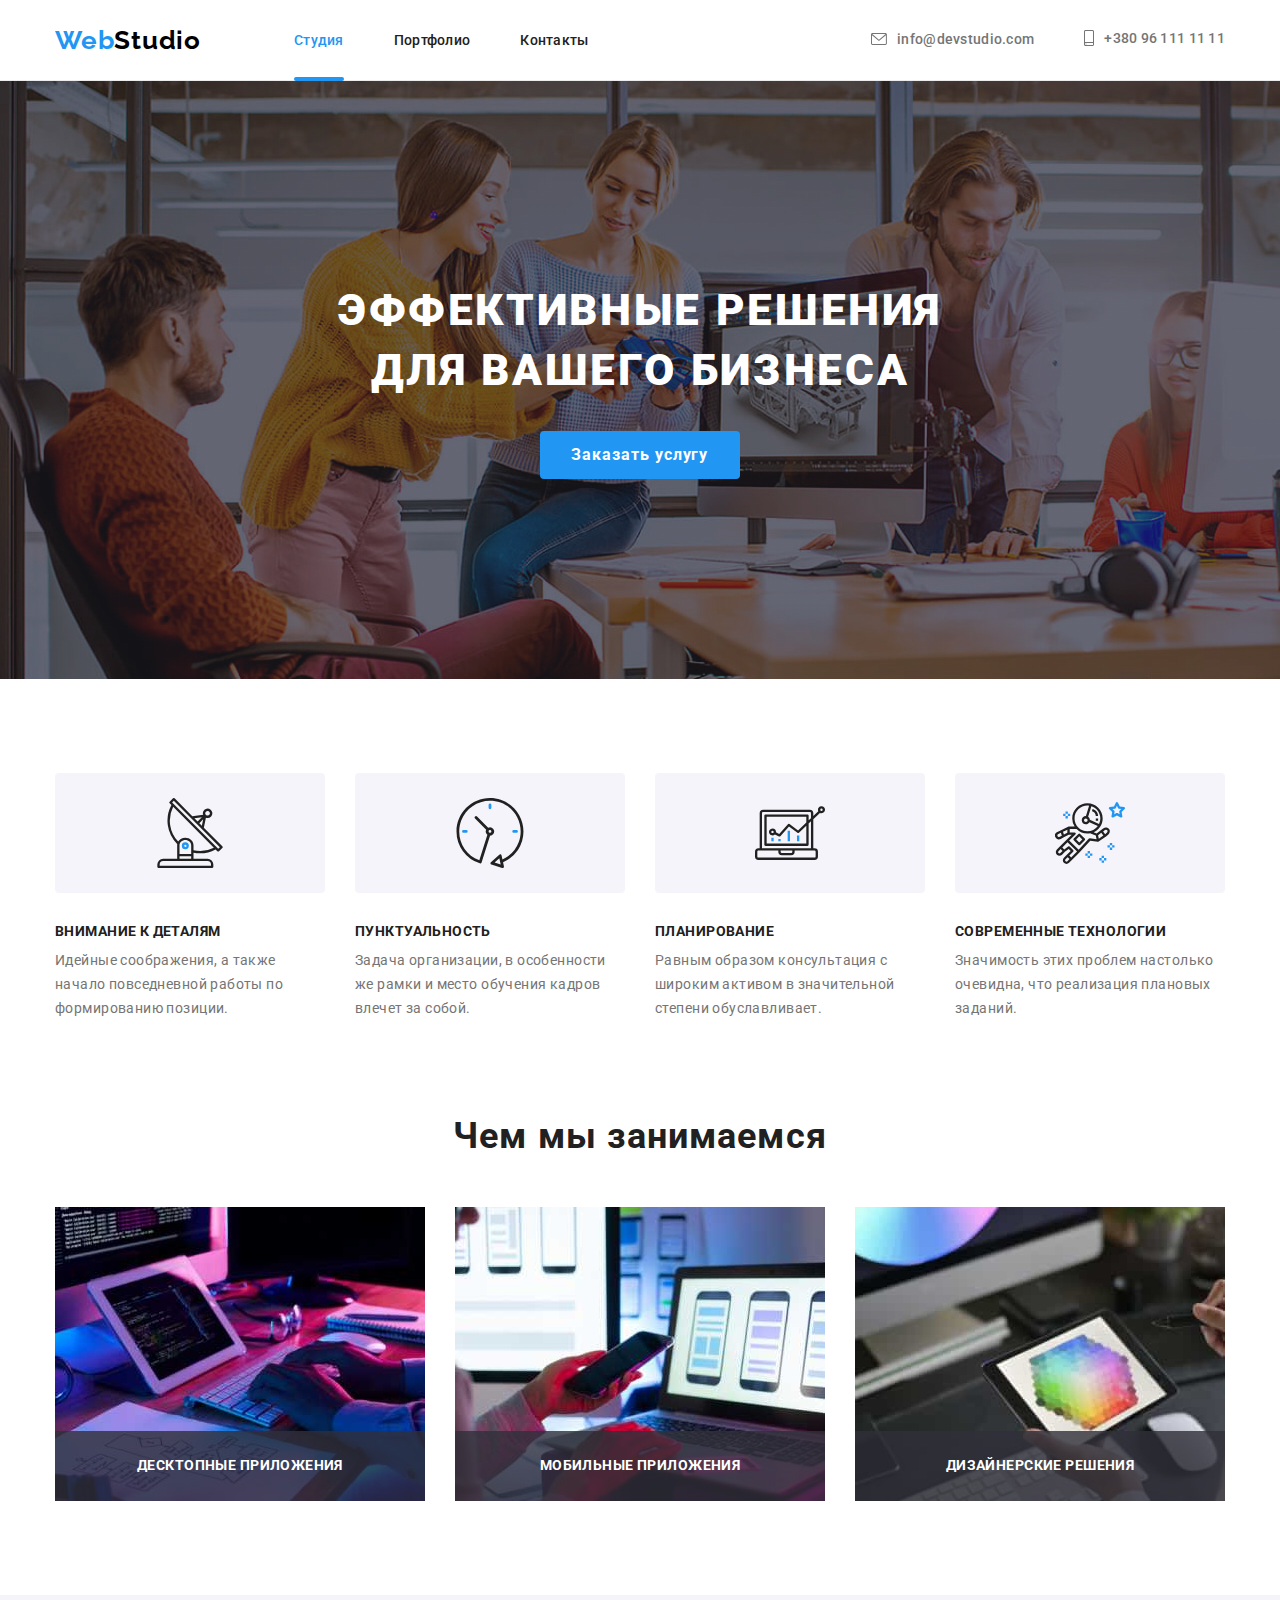
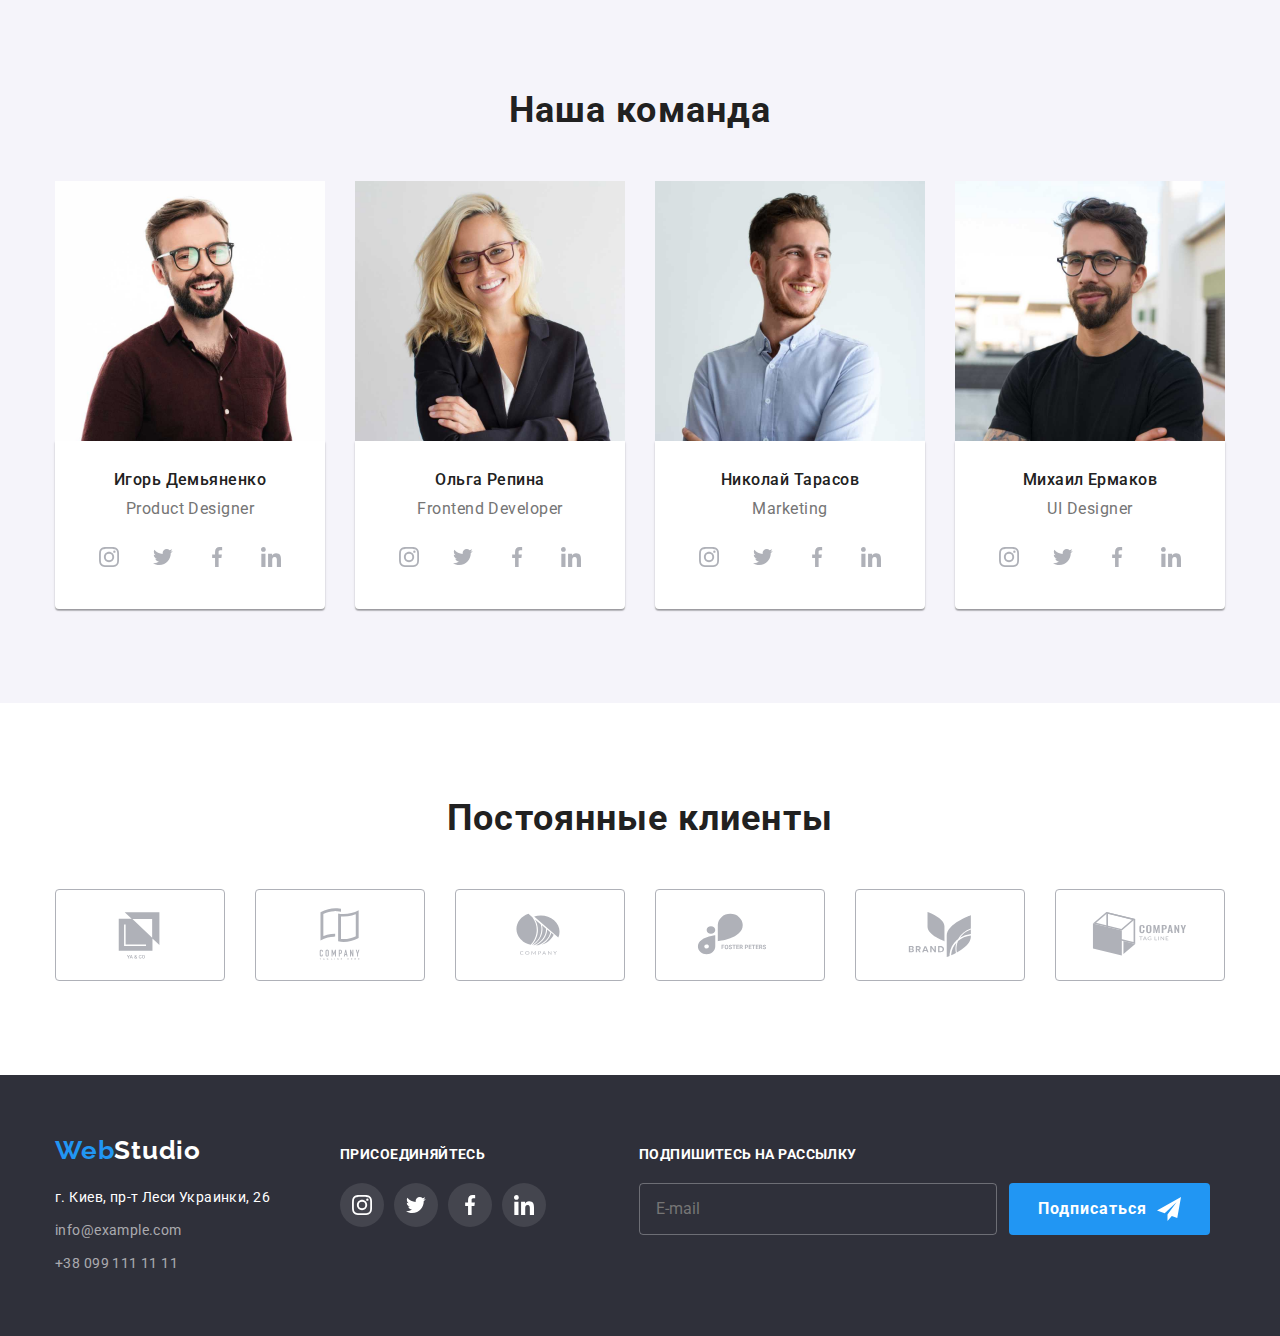
==== index.html @ 822c9f20 "dz7" ====
<!DOCTYPE html>
<html lang="ru">
  <head>
    <meta charset="UTF-8" />
    <meta http-equiv="X-UA-Compatible" content="IE=edge" />
    <meta name="viewport" content="width=device-width, initial-scale=1.0" />
    <title>ДЗ goit-markup-hw-07 Скрипка Андрій</title>
    <meta lang="en" name="author" content="Andrii Srypka" />
    <link rel="preconnect" href="https://fonts.googleapis.com" />
    <link rel="preconnect" href="https://fonts.gstatic.com" crossorigin />
    <link
      href="https://fonts.googleapis.com/css2?family=Raleway:wght@700&family=Roboto:wght@400;500;700;900&display=swap"
      rel="stylesheet"
    />
    <link
      rel="stylesheet"
      href="https://cdnjs.cloudflare.com/ajax/libs/modern-normalize/1.1.0/modern-normalize.min.css"
    />

    <link rel="stylesheet" href="./css/main.min.css" />
  </head>
  <body>
    <header class="header">
      <div class="container header__container">
        <!-- Навигация (главная навигация в середине сайта)-->
        <nav class="header__nav">
          <!-- Логотип. Посилання на главную страницу -->
          <a class="logo link" lang="en" href="./index.html"
            >Web<span class="logo__span">Studio</span></a
          >
          <ul class="menu list">
            <li class="menu__item">
              <a class="menu__link menu__link--current link" href="./index.html">Студия</a>
            </li>
            <li class="menu__item">
              <a class="menu__link link" href="./portfolio.html">Портфолио</a>
            </li>
            <li class="menu__item">
              <a class="menu__link link" href="#">Контакты</a>
            </li>
          </ul>
        </nav>
        <ul class="contacts list">
          <li class="contacts__list">
            <a class="contacts__link link" href="mailto:info@devstudio.com"
              ><svg class="contacts__icons" width="16px" height="12px">
                <use href="./images/svg/icons/icons.svg#icon-mail"></use></svg
              >info@devstudio.com</a
            >
          </li>

          <li class="contacts__list">
            <a class="contacts__link link" href="tel:0961111111"
              ><svg class="contacts__icons" width="10px" height="16px">
                <use href="./images/svg/icons/icons.svg#icon-smartphone"></use></svg
              >+380 96 111 11 11</a
            >
          </li>
        </ul>
      </div>
    </header>
    <main>
      <!-- Герой -->
      <section class="hero">
        <div class="container hero-div">
          <h1 class="main-title">Эффективные решения для вашего бизнеса</h1>
          <button data-modal-open class="modal-btn" type="button">Заказать услугу</button>
          <div class="backdrop is-hidden" data-modal>
            <div class="modal">
              <button data-modal-close class="close-modal-btn">
                <svg class="close-modal-icon" width="18" height="18">
                  <use href="./images/svg/icons/icons.svg#icon-close"></use>
                </svg>
              </button>
              <form class="registration-form">
                <b class="modal-title">Оставьте свои данные, мы вам перезвоним</b>

                <label class="form-label">
                  <span class="label-title">Имя</span>
                  <input class="form-input" type="text" name="user-name" />
                  <svg class="form-icon" width="18" height="18">
                    <use href="./images/svg/icons/icons.svg#icon-person-icon"></use>
                  </svg>
                </label>

                <label class="form-label">
                  <span class="label-title">Телефон</span>
                  <input class="form-input" type="tel" name="phone" />
                  <svg class="form-icon" width="18" height="18">
                    <use href="./images/svg/icons/icons.svg#icon-phone-icon"></use>
                  </svg>
                </label>

                <label class="form-label">
                  <span class="label-title">Почта</span>
                  <input class="form-input" type="email" name="email" />
                  <svg class="form-icon" width="18" height="18">
                    <use href="./images/svg/icons/icons.svg#icon-email-icon"></use>
                  </svg>
                </label>

                <label class="form-label-textarea">
                  <span class="label-title">Комментарий</span>
                  <textarea
                    class="form-textarea"
                    name="comments"
                    placeholder="Введите текст"
                  ></textarea>
                </label>

                <label class="checkbox-label">
                  <input class="checkbox" type="checkbox" name="policy" value="agree" />
                  <span class="check"
                    ><svg class="check-svg" width="16" height="15">
                      <use href="./images/svg/icons/icons.svg#icon-icon-check"></use></svg
                  ></span>
                  <span
                    >Соглашаюсь с рассылкой и принимаю
                    <a class="palicy-link" href="">Условия договора</a>
                  </span>
                </label>
                <button class="registration-btn" type="submit">Отправить</button>
              </form>
            </div>
          </div>
        </div>
      </section>
      <section class="section">
        <div class="container">
          <!-- Дополнительный -СЕКЦІЯ ОСОБЕНОСТИ- скрытый заголовок-->
          <h2 class="section-title-list-features visually-hidden">Особености</h2>
          <ul class="feature-list list">
            <li class="feature-subheadings">
              <div class="feature-div-icons">
                <svg class="feature-icons" width="70px" height="70px">
                  <use href="./images/svg/icons/icons.svg#icon-antenna"></use>
                </svg>
              </div>
              <h3 class="feature-subheadings-list">Внимание к деталям</h3>
              <p class="descriptions">
                Идейные соображения, а также начало повседневной работы по формированию позиции.
              </p>
            </li>
            <li class="feature-subheadings">
              <div class="feature-div-icons">
                <svg class="feature-icons" width="70px" height="70px">
                  <use href="./images/svg/icons/icons.svg#icon-clock"></use>
                </svg>
              </div>
              <h3 class="feature-subheadings-list">Пунктуальность</h3>
              <p class="descriptions">
                Задача организации, в особенности же рамки и место обучения кадров влечет за собой.
              </p>
            </li>
            <li class="feature-subheadings">
              <div class="feature-div-icons">
                <svg class="feature-icons" width="70px" height="70px">
                  <use href="./images/svg/icons/icons.svg#icon-diagram"></use>
                </svg>
              </div>
              <h3 class="feature-subheadings-list">Планирование</h3>
              <p class="descriptions">
                Равным образом консультация с широким активом в значительной степени обуславливает.
              </p>
            </li>
            <li class="feature-subheadings">
              <div class="feature-div-icons">
                <svg class="feature-icons" width="70px" height="70px">
                  <use href="./images/svg/icons/icons.svg#icon-astronaut"></use>
                </svg>
              </div>
              <h3 class="feature-subheadings-list">Современные технологии</h3>
              <p class="descriptions">
                Значимость этих проблем настолько очевидна, что реализация плановых заданий.
              </p>
            </li>
          </ul>
        </div>
      </section>
      <!-- Чем мы занимаемся -->
      <section class="section promo">
        <div class="container">
          <h2 class="title">Чем мы занимаемся</h2>
          <ul class="promo__list list">
            <li class="promo__item">
              <p class="promo__text">Десктопные приложения</p>
              <img
                class="promo__foto"
                src="./images/what-we-do/what-we-do-squoosh/programmin.jpg"
                alt="процесс программирование"
                width="370"
                height="294"
              />
            </li>
            <li class="promo__item">
              <p class="promo__text">Мобильные приложения</p>
              <img
                class="promo__foto"
                src="./images/what-we-do/what-we-do-squoosh/developing-sirv-on-smartphone.jpg"
                alt=" процесс розработка сайтов"
                width="370"
                height="294"
              />
            </li>
            <li class="promo__item">
              <p class="promo__text">Дизайнерские решения</p>
              <img
                class="promo__foto"
                src="./images/what-we-do/what-we-do-squoosh/photo-editing.jpg"
                alt="процесс обработкы фото"
                width="370"
                height="294"
              />
            </li>
          </ul>
        </div>
      </section>
      <!-- Наша команда -->
      <section class="section section-title-team">
        <div class="container title-team-div">
          <h2 class="title">Наша команда</h2>
          <ul class="employees-list list">
            <li class="employees-list-item">
              <img
                class="employees-list-img"
                src="./images/our-team/team-squoosh/Igor.jpg"
                alt="Игорь Демьяненко"
                width="270"
                height="260"
              />
              <div class="div-list-item">
                <h3 class="employees-list-name">Игорь Демьяненко</h3>
                <p class="employees-list-position" lang="en">Product Designer</p>
                <ul class="team-list-icons list">
                  <li class="member-team-icons">
                    <a class="link-team-icons" href=""
                      ><svg class="icons-team" width="20px" height="20px">
                        <use href="./images/svg/icons/icons.svg#icon-instagram"></use></svg
                    ></a>
                  </li>
                  <li class="member-team-icons">
                    <a class="link-team-icons" href=""
                      ><svg class="icons-team" width="20px" height="20px">
                        <use href="./images/svg/icons/icons.svg#icon-twitter"></use></svg
                    ></a>
                  </li>
                  <li class="member-team-icons">
                    <a class="link-team-icons" href=""
                      ><svg class="icons-team" width="20px" height="20px">
                        <use href="./images/svg/icons/icons.svg#icon-facebook"></use></svg
                    ></a>
                  </li>
                  <li class="member-team-icons">
                    <a class="link-team-icons" href=""
                      ><svg class="icons-team" width="20px" height="20px">
                        <use href="./images/svg/icons/icons.svg#icon-linkedin"></use></svg
                    ></a>
                  </li>
                </ul>
              </div>
            </li>
            <li class="employees-list-item">
              <img
                class="employees-list-img"
                src="./images/our-team/team-squoosh/olga.jpg"
                alt="Ольга Репина"
                width="270"
                height="260"
              />
              <div class="div-list-item">
                <h3 class="employees-list-name">Ольга Репина</h3>
                <p class="employees-list-position" lang="en">Frontend Developer</p>
                <ul class="team-list-icons list">
                  <li class="member-team-icons">
                    <a class="link-team-icons" href=""
                      ><svg class="icons-team" width="20px" height="20px">
                        <use href="./images/svg/icons/icons.svg#icon-instagram"></use></svg
                    ></a>
                  </li>
                  <li class="member-team-icons">
                    <a class="link-team-icons" href=""
                      ><svg class="icons-team" width="20px" height="20px">
                        <use href="./images/svg/icons/icons.svg#icon-twitter"></use></svg
                    ></a>
                  </li>
                  <li class="member-team-icons">
                    <a class="link-team-icons" href=""
                      ><svg class="icons-team" width="20px" height="20px">
                        <use href="./images/svg/icons/icons.svg#icon-facebook"></use></svg
                    ></a>
                  </li>
                  <li class="member-team-icons">
                    <a class="link-team-icons" href=""
                      ><svg class="icons-team" width="20px" height="20px">
                        <use href="./images/svg/icons/icons.svg#icon-linkedin"></use></svg
                    ></a>
                  </li>
                </ul>
              </div>
            </li>
            <li class="employees-list-item">
              <img
                class="employees-list-img"
                src="./images/our-team/team-squoosh/nikolai.jpg"
                alt="Николай Тарасов"
                width="270"
                height="260"
              />
              <div class="div-list-item">
                <h3 class="employees-list-name">Николай Тарасов</h3>
                <p class="employees-list-position" lang="en">Marketing</p>
                <ul class="team-list-icons list">
                  <li class="member-team-icons">
                    <a class="link-team-icons" href=""
                      ><svg class="icons-team" width="20px" height="20px">
                        <use href="./images/svg/icons/icons.svg#icon-instagram"></use></svg
                    ></a>
                  </li>
                  <li class="member-team-icons">
                    <a class="link-team-icons" href=""
                      ><svg class="icons-team" width="20px" height="20px">
                        <use href="./images/svg/icons/icons.svg#icon-twitter"></use></svg
                    ></a>
                  </li>
                  <li class="member-team-icons">
                    <a class="link-team-icons" href=""
                      ><svg class="icons-team" width="20px" height="20px">
                        <use href="./images/svg/icons/icons.svg#icon-facebook"></use></svg
                    ></a>
                  </li>
                  <li class="member-team-icons">
                    <a class="link-team-icons" href=""
                      ><svg class="icons-team" width="20px" height="20px">
                        <use href="./images/svg/icons/icons.svg#icon-linkedin"></use></svg
                    ></a>
                  </li>
                </ul>
              </div>
            </li>
            <li class="employees-list-item">
              <img
                class="employees-list-img"
                src="./images/our-team/team-squoosh/mihail.jpg"
                alt="Михаил Ермаков"
                width="270"
                height="260"
              />
              <div class="div-list-item">
                <h3 class="employees-list-name">Михаил Ермаков</h3>
                <p class="employees-list-position" lang="en">UI Designer</p>
                <ul class="team-list-icons list">
                  <li class="member-team-icons">
                    <a class="link-team-icons" href=""
                      ><svg class="icons-team" width="20px" height="20px">
                        <use href="./images/svg/icons/icons.svg#icon-instagram"></use></svg
                    ></a>
                  </li>
                  <li class="member-team-icons">
                    <a class="link-team-icons" href=""
                      ><svg class="icons-team" width="20px" height="20px">
                        <use href="./images/svg/icons/icons.svg#icon-twitter"></use></svg
                    ></a>
                  </li>
                  <li class="member-team-icons">
                    <a class="link-team-icons" href=""
                      ><svg class="icons-team" width="20px" height="20px">
                        <use href="./images/svg/icons/icons.svg#icon-facebook"></use></svg
                    ></a>
                  </li>
                  <li class="member-team-icons">
                    <a class="link-team-icons" href=""
                      ><svg class="icons-team" width="20px" height="20px">
                        <use href="./images/svg/icons/icons.svg#icon-linkedin"></use></svg
                    ></a>
                  </li>
                </ul>
              </div>
            </li>
          </ul>
        </div>
      </section>
      <!-- Постоянные клиенты -->
      <section class="section">
        <div class="container">
          <h2 class="title">Постоянные клиенты</h2>
          <ul class="icon-client-list list">
            <li class="icon-client-item">
              <a class="icon-client-link link" href=""
                ><svg class="icon-client" width="106px" height="60px">
                  <use href="./images/svg/icons/icons.svg#icon-logo-1"></use></svg
              ></a>
            </li>
            <li class="icon-client-item">
              <a class="icon-client-link link" href=""
                ><svg class="icon-client" width="106px" height="60px">
                  <use href="./images/svg/icons/icons.svg#icon-logo-2"></use></svg
              ></a>
            </li>
            <li class="icon-client-item">
              <a class="icon-client-link link" href=""
                ><svg class="icon-client" width="106px" height="60px">
                  <use href="./images/svg/icons/icons.svg#icon-logo-3"></use></svg
              ></a>
            </li>
            <li class="icon-client-item">
              <a class="icon-client-link link" href=""
                ><svg class="icon-client" width="106px" height="60px">
                  <use href="./images/svg/icons/icons.svg#icon-logo-4"></use></svg
              ></a>
            </li>
            <li class="icon-client-item">
              <a class="icon-client-link link" href=""
                ><svg class="icon-client" width="106px" height="60px">
                  <use href="./images/svg/icons/icons.svg#icon-logo-5"></use></svg
              ></a>
            </li>
            <li class="icon-client-item">
              <a class="icon-client-link link" href=""
                ><svg class="icon-client" width="106px" height="60px">
                  <use href="./images/svg/icons/icons.svg#icon-logo-6"></use></svg
              ></a>
            </li>
          </ul>
        </div>
      </section>
    </main>
    <footer class="footer">
      <div class="container div-footer">
        <!-- Лого. Ссылка на главною страницу -->
        <div class="footer-left">
          <a class="logo logo-footer link" lang="en" href="/index.html"
            >Web<span class="logo-span-footer">Studio</span></a
          >
          <address class="address">
            <ul class="contact-info-list list">
              <li class="contact-info-list-item">
                <a class="contact-info link" href="#">г. Киев, пр-т Леси Украинки, 26</a>
              </li>
              <li class="contact-info-list-item">
                <a class="contact-info-list-link link" href="mailto:info@example.com"
                  >info@example.com</a
                >
              </li>
              <li class="contact-info-list-item">
                <a class="contact-info-list-link link" href="tel:0991111111">+38 099 111 11 11</a>
              </li>
            </ul>
          </address>
        </div>
        <div class="footer-right">
          <h2 class="footer-h2">присоединяйтесь</h2>
          <ul class="team-list-icons list">
            <li class="member-team-icons">
              <a class="link-team-icons" href=""
                ><svg class="icons-team" width="20px" height="20px">
                  <use href="./images/svg/icons/icons.svg#icon-instagram"></use></svg
              ></a>
            </li>
            <li class="member-team-icons">
              <a class="link-team-icons" href=""
                ><svg class="icons-team" width="20px" height="20px">
                  <use href="./images/svg/icons/icons.svg#icon-twitter"></use></svg
              ></a>
            </li>
            <li class="member-team-icons">
              <a class="link-team-icons" href=""
                ><svg class="icons-team" width="20px" height="20px">
                  <use href="./images/svg/icons/icons.svg#icon-facebook"></use></svg
              ></a>
            </li>
            <li class="member-team-icons">
              <a class="link-team-icons" href=""
                ><svg class="icons-team" width="20px" height="20px">
                  <use href="./images/svg/icons/icons.svg#icon-linkedin"></use></svg
              ></a>
            </li>
          </ul>
        </div>
        <form class="footer-form">
          <p class="subscribe-text">Подпишитесь на рассылку</p>
          <div class="footer-input">
            <input
              class="subscribe-input"
              type="email"
              name="user-name"
              placeholder="E-mail"
              id="subscrible"
              autocomplete="email"
            />
            <button class="footer-subscribe-btn" type="submit">
              Подписаться
              <svg class="telegram-icon" width="24px" height="24px">
                <use href="./images/svg/icons/icons.svg#icon-telegram-icon"></use>
              </svg>
            </button>
          </div>
        </form>
      </div>
    </footer>
    <script src="./js/modal.js"></script>
  </body>
</html>
---- css/main.min.css ----
:root{--main-font: 'Roboto', sans-serif;--secondary-font: 'Raleway', sans-serif;--accent-color: #2196f3;--one-color: #ffffff;--main-text-color: #212121;--main-text-color2: #757575;--background-button-color: #f5f4fa;--color-icons: #AFB1B8}h1,h2,h3,h4,p{margin:0}img{display:block;max-width:100%;height:auto}.list{margin:0;padding:0;list-style:none}.link{text-decoration:none}.visually-hidden{position:absolute;width:1px;height:1px;margin:-1px;border:0;padding:0;white-space:nowrap;clip-path:inset(100%);clip:rect(0 0 0 0);overflow:hidden}body{font-family:var(--main-font)}.container{width:1200px;padding:0 15px;margin-left:auto;margin-right:auto}.section{padding-top:94px;padding-bottom:94px}.section__title{padding-top:0}.title{margin-bottom:50px;font-weight:700;font-size:36px;line-height:1.17;text-align:center;letter-spacing:0.03em;color:var(--main-text-color)}.modal-btn{width:100%;max-width:200px;min-width:50px;padding:9px 31px;margin:0 auto;display:flex;align-items:center;text-align:center;font-weight:700;font-size:16px;line-height:1.9;letter-spacing:0.06em;background-color:var(--accent-color);border:none;border-radius:4px;cursor:pointer;color:var(--one-color)}.modal-btn:hover,.modal-btn:focus{background-color:#188ce8}.link-team-icons{display:flex;justify-content:center;align-items:center;width:44px;height:44px;border-radius:50%;background-color:var(--one-color)}.link-team-icons{transition-property:background-color;transition-duration:250ms;transition-timing-function:cubic-bezier(0.4, 0, 0.2, 1)}.link-team-icons:hover,.link-team-icons:focus{background-color:var(--accent-color)}.icons-team{display:block;width:20px;height:20px;fill:var(--color-icons)}.link-team-icons:hover .icons-team,.link-team-icons:focus .icons-team{fill:var(--one-color)}.icon-team{transition-property:fill;transition-duration:250ms;transition-timing-function:cubic-bezier(0.4, 0, 0.2, 1)}.header{border-bottom:1px solid #ececec}.header__container{display:flex}.logo,.menu{align-items:center;display:flex}.logo{margin-right:93px;font-family:var(--secondary-font);font-weight:700;font-size:26px;line-height:1.19;letter-spacing:0.03em;color:var(--accent-color)}.logo__span{font-family:var(--secondary-font);font-weight:700;font-size:26px;line-height:1.19;letter-spacing:0.03em;color:#000000}.menu__item:not(:last-child){margin-right:50px}.menu__link{position:relative;padding-top:32px;padding-bottom:32px;display:block;font-weight:500;font-size:14px;line-height:1.15;letter-spacing:0.02em;color:var(--main-text-color);transition-property:color;transition-duration:250ms;transition-timing-function:cubic-bezier(0.4, 0, 0.2, 1)}.menu__link:hover,.menu__link:focus{color:var(--accent-color)}.menu__link--current{color:var(--accent-color)}.menu__link--current::after{content:'';display:block;position:absolute;bottom:-1px;width:100%;height:4px;border-radius:2px;background-color:var(--accent-color)}.header__nav{display:flex}.contacts{align-items:center;margin-left:auto;display:flex}.contacts__list:not(:first-child){margin-left:50px}.contacts__link{display:inline-flex;align-items:center;font-weight:500;font-size:14px;line-height:1.15;letter-spacing:0.02em;color:var(--main-text-color2);transition-property:color;transition-duration:250ms;transition-timing-function:cubic-bezier(0.4, 0, 0.2, 1)}.contacts__link:hover,.contacts__link:focus{color:var(--accent-color)}.contacts__icons{fill:var(--main-text-color2);margin-right:10px;transition-property:fill;transition-duration:250ms;transition-timing-function:cubic-bezier(0.4, 0, 0.2, 1)}.contacts__link:hover .contacts__icons{fill:var(--accent-color)}.hero{padding-top:200px;padding-bottom:200px;text-align:center;background:#2f303a;background-image:linear-gradient(to right, rgba(47,48,58,0.4), rgba(47,48,58,0.4)),url(../images/fon/Img-fon.jpg);max-width:1600px;margin-left:auto;margin-right:auto}.main-title{margin:0 auto;max-width:696px;margin-bottom:30px;font-weight:900;font-size:44px;line-height:1.36;text-align:center;letter-spacing:0.06em;text-transform:uppercase;color:var(--one-color)}.backdrop{position:fixed;z-index:20;top:0;left:0;width:100%;height:100%;background-color:rgba(0,0,0,0.2);opacity:1;visibility:visible;pointer-events:initial;transition-property:opacity, visibility;transition-duration:0.5s;transition-timing-function:cubic-bezier(0.165, 0.84, 0.44, 1)}.backdrop.is-hidden{opacity:0;visibility:hidden;pointer-events:none}.backdrop.is-hidden .modal{transform:translate(-50%, -50%) scale(0)}.modal{position:absolute;top:50%;left:50%;transform:translate(-50%, -50%) scale(1);transition:transform 0.5s ease-in-out;height:581px;width:528px;max-width:528px;background-color:var(--one-color);box-shadow:0px,1px,3px rgba(0,0,0,0.12),0px,1px,1px rgba(0,0,0,0.14),0px,2px,1px rgba(0,0,0,0.2);border-radius:4px}.close-modal-btn{position:absolute;display:flex;align-items:center;justify-content:center;top:8px;right:8px;width:33px;height:33px;border-radius:50%;cursor:pointer;background:var(--one-color);border:1px solid rgba(0,0,0,0.1)}.close-modal-btn:hover{fill:var(--accent-color)}.close-modal-icon{transition:fill 250ms cubic-bezier(0.4, 0, 0.2, 1)}.close-modal-icon:hover{fill:var(--accent-color)}.registration-form{display:flex;flex-direction:column;text-align:left;padding:40px}.modal-title{margin-bottom:12px;font-family:'Roboto';font-weight:700;font-size:20px;line-height:1.15;text-align:center;letter-spacing:0.03em;color:var(--main-text-color)}.form-label{position:relative;display:flex;flex-direction:column;margin-bottom:10px}.label-title{margin-bottom:4px;font-weight:400;font-size:12px;line-height:1.16;letter-spacing:0.01em;color:var(--main-text-color2)}.form-input{padding:11px 11px 11px 42px;transition:border 250ms cubic-bezier(0.4, 0, 0.2, 1);border:1px solid rgba(33,33,33,0.2);border-radius:4px;outline:transparent}.form-input:focus{border:1px solid var(--accent-color)}.form-icon{position:absolute;top:50%;left:12px;transition:fill 250ms cubic-bezier(0.4, 0, 0.2, 1)}.form-icon:focus{fill:var(--accent-color)}.form-input:focus+.form-icon{fill:var(--accent-color)}.form-label-textarea{position:relative;display:flex;flex-direction:column;margin-bottom:20px}.form-textarea{font-size:12px;line-height:1.16;letter-spacing:0.01em;color:rgba(117,117,117,0.5);width:100%;height:120px;padding:11px 16px 12px 16px;transition:border 250ms cubic-bezier(0.4, 0, 0.2, 1);border:1px solid rgba(33,33,33,0.2);border-radius:4px;outline:transparent;resize:none}.form-textarea:focus{border-color:var(--accent-color)}.form-textarea::placeholder{font-size:12px;line-height:1.16;letter-spacing:0.01em;color:rgba(117,117,117,0.5)}.checkbox-label{display:flex;align-items:center;justify-content:center;margin-bottom:30px;font-weight:400;font-size:14px;line-height:1.71;letter-spacing:0.03;color:var(--main-text-color2);cursor:pointer}.checkbox{position:absolute;width:1px;height:1px;margin:-1px;padding:0;overflow:hidden;border:0;clip:rect(0 0 0 0);transition:border 250ms cubic-bezier(0.4, 0, 0.2, 1)}.check{display:flex;align-items:center;justify-content:center;margin-right:7px;border:2px solid var(--main-text-color);border-radius:2px;transition:border 250ms cubic-bezier(0.4, 0, 0.2, 1)}.checkbox:checked+.check{border-color:var(--accent-color);background-color:var(--accent-color)}.palicy-link{font-family:'Roboto';font-size:14px;line-height:1.71;color:var(--accent-color)}.registration-btn{margin:auto;width:200px;height:50px;padding:10px 25px;font-weight:700;font-size:16px;line-height:1.87;letter-spacing:0.06em;border-radius:4px;color:var(--one-color);background-color:var(--accent-color);border:none;cursor:pointer}.section-title-list-features{margin-bottom:50px}.feature-list{display:flex;align-items:center;margin-right:-30px}.feature-subheadings{width:270px;margin-right:30px;flex-basis:calc((100%-30px) / 4)}.feature-div-icons{display:flex;align-items:center;justify-content:center;margin-bottom:30px;background-color:var(--background-button-color);border-radius:4px;height:120px}.feature-subheadings-list{margin-bottom:10px;font-weight:700;font-size:14px;line-height:1.15;letter-spacing:0.03em;text-transform:uppercase;color:var(--main-text-color)}.descriptions{font-size:14px;line-height:1.71;letter-spacing:0.03em;color:var(--main-text-color2)}.promo{padding-top:0}.promo__list{display:flex;margin-right:-30px}.promo__item{position:relative;margin-right:30px;width:370px}.promo__text{position:absolute;bottom:0;left:0;width:100%;padding:27px 80px;font-weight:700;font-size:14px;line-height:1.14;text-align:center;letter-spacing:0.03em;text-transform:uppercase;color:var(--one-color);background-color:rgba(47,48,58,0.8)}.section-title-team{background:var(--background-button-color)}.employees-list{display:flex;margin-right:-30px}.employees-list-item{width:270px;text-align:center;background:var(--one-color);margin-right:30px}.div-list-item{padding-top:30px;padding-bottom:30px;text-align:center;letter-spacing:0.03em;background-color:#ffffff;box-shadow:0px 1px 3px rgba(0,0,0,0.12),0px 1px 1px rgba(0,0,0,0.14),0px 2px 1px rgba(0,0,0,0.2);border-radius:0px 0px 4px 4px}.employees-list-name{margin:auto;margin-bottom:10px;font-weight:500;font-size:16px;line-height:1.18;letter-spacing:0.03em;color:var(--main-text-color)}.employees-list-position{margin-bottom:16px;text-align:center;font-size:16px;line-height:1.18;letter-spacing:0.03em;color:var(--main-text-color2)}.team-list-icons{display:flex;justify-content:center}.member-team-icons{margin-right:10px}.member-team-icons:last-child{margin-right:0px}.icon-client-list{display:flex;align-items:center;justify-content:center}.icon-client-link{display:flex;justify-content:center;align-items:center;width:170px;height:92px;border:1px solid var(--color-icons);border-radius:4px;fill:var(--color-icons)}.icon-client-link{transition-property:border-color;transition-duration:250ms;transition-timing-function:cubic-bezier(0.4, 0, 0.2, 1)}.icon-client-link:hover{border-color:var(--accent-color)}.icon-client-item{margin-right:30px}.icon-client-item:last-child{margin-right:0px}.icon-client-link:hover .icon-client,.icon-client-link:focus .icon-client{fill:var(--accent-color)}.icon-client{transition-property:fill;transition-duration:250ms;transition-timing-function:cubic-bezier(0.4, 0, 0.2, 1)}.portfolio{padding-top:94px;padding-bottom:94px}.section-list-button{margin-top:0;padding-left:0;margin-right:-8px}.div-portfolio-list{display:flex;justify-content:center;margin-bottom:50px}.section-list-btn{margin-right:8px}.modal-button{padding:6px 22px;margin:0 auto;font-family:inherit;font-weight:500;font-size:16px;line-height:1.6;text-align:center;letter-spacing:0.03em;color:var(--main-text-color);border-radius:4px;cursor:pointer;background-color:var(--background-button-color);border:none}.modal-button:hover,.modal-button:focus{background-color:var(--accent-color);color:var(--one-color);box-shadow:0px 3px 1px rgba(0,0,0,0.1),0px 1px 2px rgba(0,0,0,0.08),0px 2px 2px rgba(0,0,0,0.12)}.modal-button{transition-property:color, background-color, box-shadow;transition-duration:250ms;transition-timing-function:cubic-bezier(0.4, 0, 0.2, 1)}.portfolio-list{background:var(--one-color)}.portfolio-list{display:flex;flex-wrap:wrap}.employees-list-ptojekt{margin-right:30px;margin-bottom:30px;width:370px}.employees-list-ptojekt:nth-child(3n){margin-right:0}.employees-list-ptojekt:nth-last-child(-n+3){margin-bottom:0}.hover-link{display:block}.hover-link{transition-property:box-shadow;transition-duration:250ms;transition-timing-function:cubic-bezier(0.4, 0, 0.2, 1)}.hover-link:hover,.hover-link:focus{box-shadow:0px 1px 1px rgba(0,0,0,0.12),0px 4px 4px rgba(0,0,0,0.06),1px 4px 6px rgba(0,0,0,0.16)}.employees-deskr{position:relative;overflow:hidden}.employees-text{position:absolute;top:0;left:0;opacity:0;margin-top:0;margin-bottom:0;padding:63px 24px;height:100%;font-size:18px;line-height:1.56;color:var(--background-button-color);background-color:rgba(33,150,243,0.9);transform:translateY(100%)}.hover-link:hover .employees-text{transform:translateY(0);opacity:0.9;transition:250ms;animation-timing-function:cubic-bezier(0.4, 0, 0.2, 1)}.div-list-work{padding:20px 24px;border-right:1px solid #ececec;border-bottom:1px solid #ececec;border-left:1px solid #ececec}.employees-list-name-portfolio{margin-bottom:4px;font-weight:700;font-size:18px;line-height:2;letter-spacing:0.06em;color:var(--main-text-color)}.employees-list-position-div{width:322px;font-size:16px;line-height:1.18;letter-spacing:0.03em;color:var(--main-text-color2)}.footer{padding-top:60px;padding-bottom:60px;background:#2f303a}.div-footer{display:flex;align-items:baseline}.footer-left{margin-right:70px}.logo-footer{margin-bottom:20px;margin-right:0}.logo-span-footer{font-family:var(--secondary-font);font-weight:700;font-size:26px;line-height:1.19;letter-spacing:0.03em;color:var(--one-color)}.address{font-style:normal}.contact-info{font-size:14px;line-height:1.71;letter-spacing:0.03em;color:var(--one-color)}.contact-info-list{margin-bottom:-9px}.contact-info-list-item{margin-bottom:9px}.contact-info-list-link{font-size:14px;line-height:1.71;letter-spacing:0.03em;color:rgba(255,255,255,0.6)}.footer .link-team-icons{background-color:rgba(255,255,255,0.1)}.footer .link-team-icons:hover{background-color:var(--accent-color)}.footer .link-team-icons:focus{background-color:var(--accent-color)}.footer .icons-team{fill:var(--one-color)}.footer-right{margin-right:93px}.footer-h2{font-weight:700;font-size:14px;line-height:1.14;letter-spacing:0.03em;text-transform:uppercase;color:#FFFFFF;margin-bottom:20px}.subscribe-text{margin-bottom:20px;font-family:'Roboto';font-weight:700;font-size:14px;line-height:1.14;letter-spacing:0.03em;text-transform:uppercase;color:var(--one-color)}.footer-input{display:flex}.subscribe-input{padding:15px 16px;margin-right:12px;width:358px;background-color:transparent;border:1px solid rgba(255,255,255,0.3);border-radius:4px;color:#ffffff}.footer-subscribe-btn{padding:10px 28px;display:flex;align-items:center;font-family:'Roboto';font-weight:700;font-size:16px;line-height:1.9;letter-spacing:0.06em;color:var(--one-color);background-color:var(--accent-color);border-radius:4px;border:1px solid transparent;cursor:pointer;transition:box-shadow 250ms cubic-bezier(0.4, 0, 0.2, 1)}.telegram-icon{margin-left:10px;fill:var(--one-color)}
/*# sourceMappingURL=main.min.css.map */
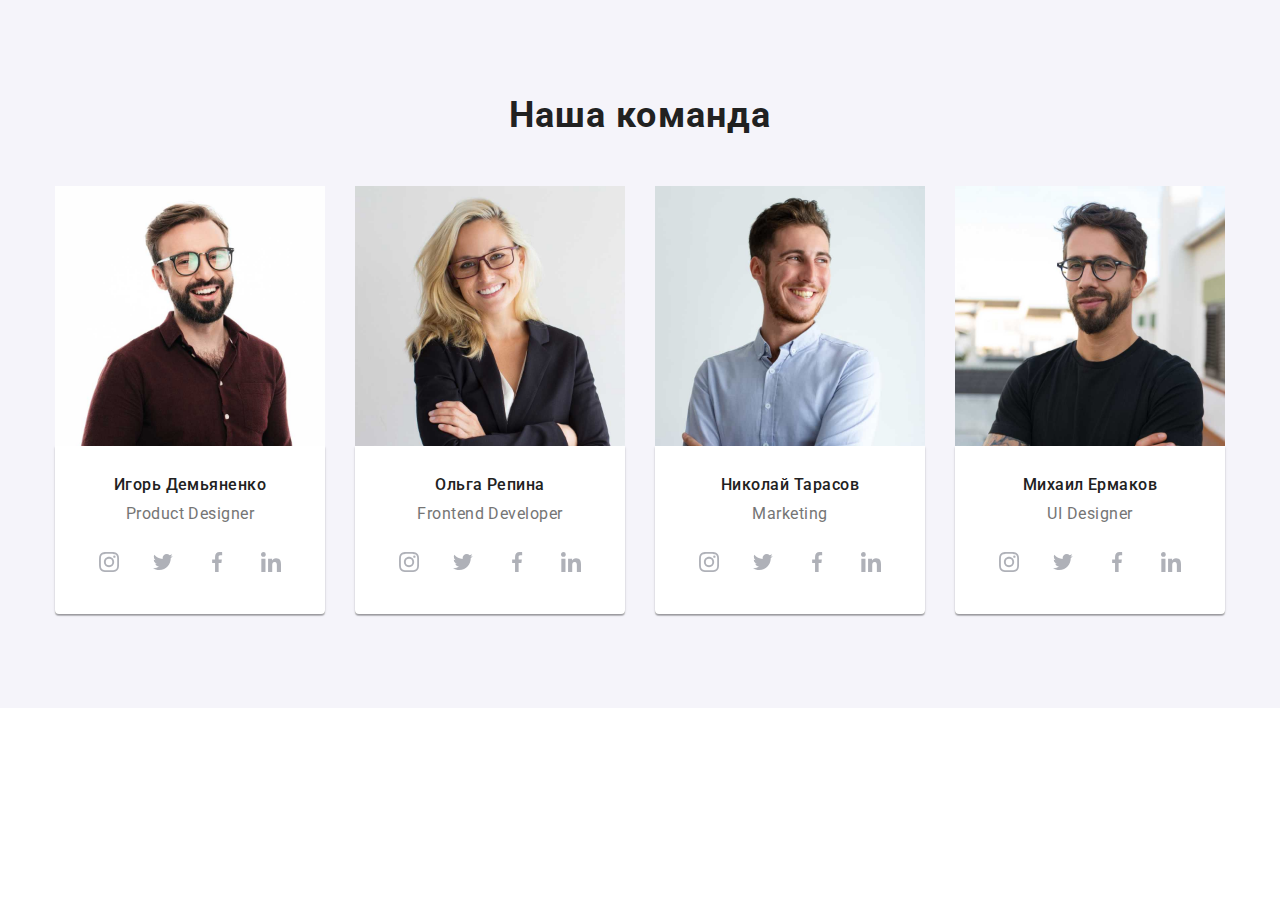
==== commit 09b89356: "dz8" ====
--- a/index.html
+++ b/index.html
@@ -20,12 +20,12 @@
     <link rel="stylesheet" href="./css/main.min.css" />
   </head>
   <body>
-    <header class="header">
-      <div class="container header__container">
-        <!-- Навигация (главная навигация в середине сайта)-->
-        <nav class="header__nav">
-          <!-- Логотип. Посилання на главную страницу -->
-          <a class="logo link" lang="en" href="./index.html"
+    <!-- <header class="header">
+      <div class="container header__container"> -->
+    <!-- Навигация (главная навигация в середине сайта)-->
+    <!-- <nav class="header__nav"> -->
+    <!-- Логотип. Посилання на главную страницу -->
+    <!-- <a class="logo link" lang="en" href="./index.html"
             >Web<span class="logo__span">Studio</span></a
           >
           <ul class="menu list">
@@ -58,10 +58,10 @@
           </li>
         </ul>
       </div>
-    </header>
+    </header> -->
     <main>
       <!-- Герой -->
-      <section class="hero">
+      <!-- <section class="hero">
         <div class="container hero-div">
           <h1 class="main-title">Эффективные решения для вашего бизнеса</h1>
           <button data-modal-open class="modal-btn" type="button">Заказать услугу</button>
@@ -124,11 +124,11 @@
             </div>
           </div>
         </div>
-      </section>
-      <section class="section">
-        <div class="container">
-          <!-- Дополнительный -СЕКЦІЯ ОСОБЕНОСТИ- скрытый заголовок-->
-          <h2 class="section-title-list-features visually-hidden">Особености</h2>
+      </section> -->
+      <!-- <section class="section feature">
+        <div class="container"> -->
+      <!-- Дополнительный -СЕКЦІЯ ОСОБЕНОСТИ- скрытый заголовок-->
+      <!-- <h2 class="section-title-list-features visually-hidden">Особености</h2>
           <ul class="feature-list list">
             <li class="feature-subheadings">
               <div class="feature-div-icons">
@@ -176,9 +176,9 @@
             </li>
           </ul>
         </div>
-      </section>
+      </section> -->
       <!-- Чем мы занимаемся -->
-      <section class="section promo">
+      <!-- <section class="section promo">
         <div class="container">
           <h2 class="title">Чем мы занимаемся</h2>
           <ul class="promo__list list">
@@ -214,7 +214,7 @@
             </li>
           </ul>
         </div>
-      </section>
+      </section> -->
       <!-- Наша команда -->
       <section class="section section-title-team">
         <div class="container title-team-div">
@@ -380,7 +380,7 @@
         </div>
       </section>
       <!-- Постоянные клиенты -->
-      <section class="section">
+      <!-- <section class="section">
         <div class="container">
           <h2 class="title">Постоянные клиенты</h2>
           <ul class="icon-client-list list">
@@ -422,12 +422,12 @@
             </li>
           </ul>
         </div>
-      </section>
+      </section> -->
     </main>
-    <footer class="footer">
-      <div class="container div-footer">
-        <!-- Лого. Ссылка на главною страницу -->
-        <div class="footer-left">
+    <!-- <footer class="footer">
+      <div class="container div-footer"> -->
+    <!-- Лого. Ссылка на главною страницу -->
+    <!-- <div class="footer-left">
           <a class="logo logo-footer link" lang="en" href="/index.html"
             >Web<span class="logo-span-footer">Studio</span></a
           >
@@ -496,7 +496,7 @@
           </div>
         </form>
       </div>
-    </footer>
+    </footer> -->
     <script src="./js/modal.js"></script>
   </body>
 </html>
--- a/css/main.min.css
+++ b/css/main.min.css
@@ -1,2 +1,2 @@
-:root{--main-font: 'Roboto', sans-serif;--secondary-font: 'Raleway', sans-serif;--accent-color: #2196f3;--one-color: #ffffff;--main-text-color: #212121;--main-text-color2: #757575;--background-button-color: #f5f4fa;--color-icons: #AFB1B8}h1,h2,h3,h4,p{margin:0}img{display:block;max-width:100%;height:auto}.list{margin:0;padding:0;list-style:none}.link{text-decoration:none}.visually-hidden{position:absolute;width:1px;height:1px;margin:-1px;border:0;padding:0;white-space:nowrap;clip-path:inset(100%);clip:rect(0 0 0 0);overflow:hidden}body{font-family:var(--main-font)}.container{width:1200px;padding:0 15px;margin-left:auto;margin-right:auto}.section{padding-top:94px;padding-bottom:94px}.section__title{padding-top:0}.title{margin-bottom:50px;font-weight:700;font-size:36px;line-height:1.17;text-align:center;letter-spacing:0.03em;color:var(--main-text-color)}.modal-btn{width:100%;max-width:200px;min-width:50px;padding:9px 31px;margin:0 auto;display:flex;align-items:center;text-align:center;font-weight:700;font-size:16px;line-height:1.9;letter-spacing:0.06em;background-color:var(--accent-color);border:none;border-radius:4px;cursor:pointer;color:var(--one-color)}.modal-btn:hover,.modal-btn:focus{background-color:#188ce8}.link-team-icons{display:flex;justify-content:center;align-items:center;width:44px;height:44px;border-radius:50%;background-color:var(--one-color)}.link-team-icons{transition-property:background-color;transition-duration:250ms;transition-timing-function:cubic-bezier(0.4, 0, 0.2, 1)}.link-team-icons:hover,.link-team-icons:focus{background-color:var(--accent-color)}.icons-team{display:block;width:20px;height:20px;fill:var(--color-icons)}.link-team-icons:hover .icons-team,.link-team-icons:focus .icons-team{fill:var(--one-color)}.icon-team{transition-property:fill;transition-duration:250ms;transition-timing-function:cubic-bezier(0.4, 0, 0.2, 1)}.header{border-bottom:1px solid #ececec}.header__container{display:flex}.logo,.menu{align-items:center;display:flex}.logo{margin-right:93px;font-family:var(--secondary-font);font-weight:700;font-size:26px;line-height:1.19;letter-spacing:0.03em;color:var(--accent-color)}.logo__span{font-family:var(--secondary-font);font-weight:700;font-size:26px;line-height:1.19;letter-spacing:0.03em;color:#000000}.menu__item:not(:last-child){margin-right:50px}.menu__link{position:relative;padding-top:32px;padding-bottom:32px;display:block;font-weight:500;font-size:14px;line-height:1.15;letter-spacing:0.02em;color:var(--main-text-color);transition-property:color;transition-duration:250ms;transition-timing-function:cubic-bezier(0.4, 0, 0.2, 1)}.menu__link:hover,.menu__link:focus{color:var(--accent-color)}.menu__link--current{color:var(--accent-color)}.menu__link--current::after{content:'';display:block;position:absolute;bottom:-1px;width:100%;height:4px;border-radius:2px;background-color:var(--accent-color)}.header__nav{display:flex}.contacts{align-items:center;margin-left:auto;display:flex}.contacts__list:not(:first-child){margin-left:50px}.contacts__link{display:inline-flex;align-items:center;font-weight:500;font-size:14px;line-height:1.15;letter-spacing:0.02em;color:var(--main-text-color2);transition-property:color;transition-duration:250ms;transition-timing-function:cubic-bezier(0.4, 0, 0.2, 1)}.contacts__link:hover,.contacts__link:focus{color:var(--accent-color)}.contacts__icons{fill:var(--main-text-color2);margin-right:10px;transition-property:fill;transition-duration:250ms;transition-timing-function:cubic-bezier(0.4, 0, 0.2, 1)}.contacts__link:hover .contacts__icons{fill:var(--accent-color)}.hero{padding-top:200px;padding-bottom:200px;text-align:center;background:#2f303a;background-image:linear-gradient(to right, rgba(47,48,58,0.4), rgba(47,48,58,0.4)),url(../images/fon/Img-fon.jpg);max-width:1600px;margin-left:auto;margin-right:auto}.main-title{margin:0 auto;max-width:696px;margin-bottom:30px;font-weight:900;font-size:44px;line-height:1.36;text-align:center;letter-spacing:0.06em;text-transform:uppercase;color:var(--one-color)}.backdrop{position:fixed;z-index:20;top:0;left:0;width:100%;height:100%;background-color:rgba(0,0,0,0.2);opacity:1;visibility:visible;pointer-events:initial;transition-property:opacity, visibility;transition-duration:0.5s;transition-timing-function:cubic-bezier(0.165, 0.84, 0.44, 1)}.backdrop.is-hidden{opacity:0;visibility:hidden;pointer-events:none}.backdrop.is-hidden .modal{transform:translate(-50%, -50%) scale(0)}.modal{position:absolute;top:50%;left:50%;transform:translate(-50%, -50%) scale(1);transition:transform 0.5s ease-in-out;height:581px;width:528px;max-width:528px;background-color:var(--one-color);box-shadow:0px,1px,3px rgba(0,0,0,0.12),0px,1px,1px rgba(0,0,0,0.14),0px,2px,1px rgba(0,0,0,0.2);border-radius:4px}.close-modal-btn{position:absolute;display:flex;align-items:center;justify-content:center;top:8px;right:8px;width:33px;height:33px;border-radius:50%;cursor:pointer;background:var(--one-color);border:1px solid rgba(0,0,0,0.1)}.close-modal-btn:hover{fill:var(--accent-color)}.close-modal-icon{transition:fill 250ms cubic-bezier(0.4, 0, 0.2, 1)}.close-modal-icon:hover{fill:var(--accent-color)}.registration-form{display:flex;flex-direction:column;text-align:left;padding:40px}.modal-title{margin-bottom:12px;font-family:'Roboto';font-weight:700;font-size:20px;line-height:1.15;text-align:center;letter-spacing:0.03em;color:var(--main-text-color)}.form-label{position:relative;display:flex;flex-direction:column;margin-bottom:10px}.label-title{margin-bottom:4px;font-weight:400;font-size:12px;line-height:1.16;letter-spacing:0.01em;color:var(--main-text-color2)}.form-input{padding:11px 11px 11px 42px;transition:border 250ms cubic-bezier(0.4, 0, 0.2, 1);border:1px solid rgba(33,33,33,0.2);border-radius:4px;outline:transparent}.form-input:focus{border:1px solid var(--accent-color)}.form-icon{position:absolute;top:50%;left:12px;transition:fill 250ms cubic-bezier(0.4, 0, 0.2, 1)}.form-icon:focus{fill:var(--accent-color)}.form-input:focus+.form-icon{fill:var(--accent-color)}.form-label-textarea{position:relative;display:flex;flex-direction:column;margin-bottom:20px}.form-textarea{font-size:12px;line-height:1.16;letter-spacing:0.01em;color:rgba(117,117,117,0.5);width:100%;height:120px;padding:11px 16px 12px 16px;transition:border 250ms cubic-bezier(0.4, 0, 0.2, 1);border:1px solid rgba(33,33,33,0.2);border-radius:4px;outline:transparent;resize:none}.form-textarea:focus{border-color:var(--accent-color)}.form-textarea::placeholder{font-size:12px;line-height:1.16;letter-spacing:0.01em;color:rgba(117,117,117,0.5)}.checkbox-label{display:flex;align-items:center;justify-content:center;margin-bottom:30px;font-weight:400;font-size:14px;line-height:1.71;letter-spacing:0.03;color:var(--main-text-color2);cursor:pointer}.checkbox{position:absolute;width:1px;height:1px;margin:-1px;padding:0;overflow:hidden;border:0;clip:rect(0 0 0 0);transition:border 250ms cubic-bezier(0.4, 0, 0.2, 1)}.check{display:flex;align-items:center;justify-content:center;margin-right:7px;border:2px solid var(--main-text-color);border-radius:2px;transition:border 250ms cubic-bezier(0.4, 0, 0.2, 1)}.checkbox:checked+.check{border-color:var(--accent-color);background-color:var(--accent-color)}.palicy-link{font-family:'Roboto';font-size:14px;line-height:1.71;color:var(--accent-color)}.registration-btn{margin:auto;width:200px;height:50px;padding:10px 25px;font-weight:700;font-size:16px;line-height:1.87;letter-spacing:0.06em;border-radius:4px;color:var(--one-color);background-color:var(--accent-color);border:none;cursor:pointer}.section-title-list-features{margin-bottom:50px}.feature-list{display:flex;align-items:center;margin-right:-30px}.feature-subheadings{width:270px;margin-right:30px;flex-basis:calc((100%-30px) / 4)}.feature-div-icons{display:flex;align-items:center;justify-content:center;margin-bottom:30px;background-color:var(--background-button-color);border-radius:4px;height:120px}.feature-subheadings-list{margin-bottom:10px;font-weight:700;font-size:14px;line-height:1.15;letter-spacing:0.03em;text-transform:uppercase;color:var(--main-text-color)}.descriptions{font-size:14px;line-height:1.71;letter-spacing:0.03em;color:var(--main-text-color2)}.promo{padding-top:0}.promo__list{display:flex;margin-right:-30px}.promo__item{position:relative;margin-right:30px;width:370px}.promo__text{position:absolute;bottom:0;left:0;width:100%;padding:27px 80px;font-weight:700;font-size:14px;line-height:1.14;text-align:center;letter-spacing:0.03em;text-transform:uppercase;color:var(--one-color);background-color:rgba(47,48,58,0.8)}.section-title-team{background:var(--background-button-color)}.employees-list{display:flex;margin-right:-30px}.employees-list-item{width:270px;text-align:center;background:var(--one-color);margin-right:30px}.div-list-item{padding-top:30px;padding-bottom:30px;text-align:center;letter-spacing:0.03em;background-color:#ffffff;box-shadow:0px 1px 3px rgba(0,0,0,0.12),0px 1px 1px rgba(0,0,0,0.14),0px 2px 1px rgba(0,0,0,0.2);border-radius:0px 0px 4px 4px}.employees-list-name{margin:auto;margin-bottom:10px;font-weight:500;font-size:16px;line-height:1.18;letter-spacing:0.03em;color:var(--main-text-color)}.employees-list-position{margin-bottom:16px;text-align:center;font-size:16px;line-height:1.18;letter-spacing:0.03em;color:var(--main-text-color2)}.team-list-icons{display:flex;justify-content:center}.member-team-icons{margin-right:10px}.member-team-icons:last-child{margin-right:0px}.icon-client-list{display:flex;align-items:center;justify-content:center}.icon-client-link{display:flex;justify-content:center;align-items:center;width:170px;height:92px;border:1px solid var(--color-icons);border-radius:4px;fill:var(--color-icons)}.icon-client-link{transition-property:border-color;transition-duration:250ms;transition-timing-function:cubic-bezier(0.4, 0, 0.2, 1)}.icon-client-link:hover{border-color:var(--accent-color)}.icon-client-item{margin-right:30px}.icon-client-item:last-child{margin-right:0px}.icon-client-link:hover .icon-client,.icon-client-link:focus .icon-client{fill:var(--accent-color)}.icon-client{transition-property:fill;transition-duration:250ms;transition-timing-function:cubic-bezier(0.4, 0, 0.2, 1)}.portfolio{padding-top:94px;padding-bottom:94px}.section-list-button{margin-top:0;padding-left:0;margin-right:-8px}.div-portfolio-list{display:flex;justify-content:center;margin-bottom:50px}.section-list-btn{margin-right:8px}.modal-button{padding:6px 22px;margin:0 auto;font-family:inherit;font-weight:500;font-size:16px;line-height:1.6;text-align:center;letter-spacing:0.03em;color:var(--main-text-color);border-radius:4px;cursor:pointer;background-color:var(--background-button-color);border:none}.modal-button:hover,.modal-button:focus{background-color:var(--accent-color);color:var(--one-color);box-shadow:0px 3px 1px rgba(0,0,0,0.1),0px 1px 2px rgba(0,0,0,0.08),0px 2px 2px rgba(0,0,0,0.12)}.modal-button{transition-property:color, background-color, box-shadow;transition-duration:250ms;transition-timing-function:cubic-bezier(0.4, 0, 0.2, 1)}.portfolio-list{background:var(--one-color)}.portfolio-list{display:flex;flex-wrap:wrap}.employees-list-ptojekt{margin-right:30px;margin-bottom:30px;width:370px}.employees-list-ptojekt:nth-child(3n){margin-right:0}.employees-list-ptojekt:nth-last-child(-n+3){margin-bottom:0}.hover-link{display:block}.hover-link{transition-property:box-shadow;transition-duration:250ms;transition-timing-function:cubic-bezier(0.4, 0, 0.2, 1)}.hover-link:hover,.hover-link:focus{box-shadow:0px 1px 1px rgba(0,0,0,0.12),0px 4px 4px rgba(0,0,0,0.06),1px 4px 6px rgba(0,0,0,0.16)}.employees-deskr{position:relative;overflow:hidden}.employees-text{position:absolute;top:0;left:0;opacity:0;margin-top:0;margin-bottom:0;padding:63px 24px;height:100%;font-size:18px;line-height:1.56;color:var(--background-button-color);background-color:rgba(33,150,243,0.9);transform:translateY(100%)}.hover-link:hover .employees-text{transform:translateY(0);opacity:0.9;transition:250ms;animation-timing-function:cubic-bezier(0.4, 0, 0.2, 1)}.div-list-work{padding:20px 24px;border-right:1px solid #ececec;border-bottom:1px solid #ececec;border-left:1px solid #ececec}.employees-list-name-portfolio{margin-bottom:4px;font-weight:700;font-size:18px;line-height:2;letter-spacing:0.06em;color:var(--main-text-color)}.employees-list-position-div{width:322px;font-size:16px;line-height:1.18;letter-spacing:0.03em;color:var(--main-text-color2)}.footer{padding-top:60px;padding-bottom:60px;background:#2f303a}.div-footer{display:flex;align-items:baseline}.footer-left{margin-right:70px}.logo-footer{margin-bottom:20px;margin-right:0}.logo-span-footer{font-family:var(--secondary-font);font-weight:700;font-size:26px;line-height:1.19;letter-spacing:0.03em;color:var(--one-color)}.address{font-style:normal}.contact-info{font-size:14px;line-height:1.71;letter-spacing:0.03em;color:var(--one-color)}.contact-info-list{margin-bottom:-9px}.contact-info-list-item{margin-bottom:9px}.contact-info-list-link{font-size:14px;line-height:1.71;letter-spacing:0.03em;color:rgba(255,255,255,0.6)}.footer .link-team-icons{background-color:rgba(255,255,255,0.1)}.footer .link-team-icons:hover{background-color:var(--accent-color)}.footer .link-team-icons:focus{background-color:var(--accent-color)}.footer .icons-team{fill:var(--one-color)}.footer-right{margin-right:93px}.footer-h2{font-weight:700;font-size:14px;line-height:1.14;letter-spacing:0.03em;text-transform:uppercase;color:#FFFFFF;margin-bottom:20px}.subscribe-text{margin-bottom:20px;font-family:'Roboto';font-weight:700;font-size:14px;line-height:1.14;letter-spacing:0.03em;text-transform:uppercase;color:var(--one-color)}.footer-input{display:flex}.subscribe-input{padding:15px 16px;margin-right:12px;width:358px;background-color:transparent;border:1px solid rgba(255,255,255,0.3);border-radius:4px;color:#ffffff}.footer-subscribe-btn{padding:10px 28px;display:flex;align-items:center;font-family:'Roboto';font-weight:700;font-size:16px;line-height:1.9;letter-spacing:0.06em;color:var(--one-color);background-color:var(--accent-color);border-radius:4px;border:1px solid transparent;cursor:pointer;transition:box-shadow 250ms cubic-bezier(0.4, 0, 0.2, 1)}.telegram-icon{margin-left:10px;fill:var(--one-color)}
+:root{--main-font: 'Roboto', sans-serif;--secondary-font: 'Raleway', sans-serif;--accent-color: #2196f3;--one-color: #ffffff;--main-text-color: #212121;--main-text-color2: #757575;--background-button-color: #f5f4fa;--color-icons: #AFB1B8}h1,h2,h3,h4,p{margin:0}img{display:block;max-width:100%;height:auto}.list{margin:0;padding:0;list-style:none}.link{text-decoration:none}.visually-hidden{position:absolute;width:1px;height:1px;margin:-1px;border:0;padding:0;white-space:nowrap;clip-path:inset(100%);clip:rect(0 0 0 0);overflow:hidden}body{font-family:var(--main-font)}.container{width:100%;padding:0 15px;margin-left:auto;margin-right:auto}@media screen and (min-width: 480px){.container{width:480px}}@media screen and (min-width: 768px){.container{width:768px}}@media screen and (min-width: 1200px){.container{width:1200px}}.section{padding-top:60px;padding-bottom:60px}@media screen and (min-width: 1200px){.section{padding-top:94px;padding-bottom:94px}}.section__title{padding-top:0}.title{margin-bottom:50px;font-weight:700;font-size:36px;line-height:1.17;text-align:center;letter-spacing:0.03em;color:var(--main-text-color)}.modal-btn{width:100%;max-width:200px;min-width:50px;padding:9px 31px;margin:0 auto;display:flex;align-items:center;text-align:center;font-weight:700;font-size:16px;line-height:1.9;letter-spacing:0.06em;background-color:var(--accent-color);border:none;border-radius:4px;cursor:pointer;color:var(--one-color)}.modal-btn:hover,.modal-btn:focus{background-color:#188ce8}.link-team-icons{display:flex;justify-content:center;align-items:center;width:44px;height:44px;border-radius:50%;background-color:var(--one-color)}.link-team-icons{transition-property:background-color;transition-duration:250ms;transition-timing-function:cubic-bezier(0.4, 0, 0.2, 1)}.link-team-icons:hover,.link-team-icons:focus{background-color:var(--accent-color)}.icons-team{display:block;width:20px;height:20px;fill:var(--color-icons)}.link-team-icons:hover .icons-team,.link-team-icons:focus .icons-team{fill:var(--one-color)}.icon-team{transition-property:fill;transition-duration:250ms;transition-timing-function:cubic-bezier(0.4, 0, 0.2, 1)}.header{border-bottom:1px solid #ececec}.header__container{display:flex}.logo,.menu{align-items:center;display:flex}.logo{margin-right:93px;font-family:var(--secondary-font);font-weight:700;font-size:26px;line-height:1.19;letter-spacing:0.03em;color:var(--accent-color)}.logo__span{font-family:var(--secondary-font);font-weight:700;font-size:26px;line-height:1.19;letter-spacing:0.03em;color:#000000}.menu__item:not(:last-child){margin-right:50px}.menu__link{position:relative;padding-top:32px;padding-bottom:32px;display:block;font-weight:500;font-size:14px;line-height:1.15;letter-spacing:0.02em;color:var(--main-text-color);transition-property:color;transition-duration:250ms;transition-timing-function:cubic-bezier(0.4, 0, 0.2, 1)}.menu__link:hover,.menu__link:focus{color:var(--accent-color)}.menu__link--current{color:var(--accent-color)}.menu__link--current::after{content:'';display:block;position:absolute;bottom:-1px;width:100%;height:4px;border-radius:2px;background-color:var(--accent-color)}.header__nav{display:flex}.contacts{align-items:center;margin-left:auto;display:flex}.contacts__list:not(:first-child){margin-left:50px}.contacts__link{display:inline-flex;align-items:center;font-weight:500;font-size:14px;line-height:1.15;letter-spacing:0.02em;color:var(--main-text-color2);transition-property:color;transition-duration:250ms;transition-timing-function:cubic-bezier(0.4, 0, 0.2, 1)}.contacts__link:hover,.contacts__link:focus{color:var(--accent-color)}.contacts__icons{fill:var(--main-text-color2);margin-right:10px;transition-property:fill;transition-duration:250ms;transition-timing-function:cubic-bezier(0.4, 0, 0.2, 1)}.contacts__link:hover .contacts__icons{fill:var(--accent-color)}.hero{padding-top:200px;padding-bottom:200px;text-align:center;background:#2f303a;background-image:linear-gradient(to right, rgba(47,48,58,0.4), rgba(47,48,58,0.4)),url(../images/fon/Img-fon.jpg);max-width:1600px;margin-left:auto;margin-right:auto}.main-title{margin:0 auto;max-width:696px;margin-bottom:30px;font-weight:900;font-size:44px;line-height:1.36;text-align:center;letter-spacing:0.06em;text-transform:uppercase;color:var(--one-color)}.backdrop{position:fixed;z-index:20;top:0;left:0;width:100%;height:100%;background-color:rgba(0,0,0,0.2);opacity:1;visibility:visible;pointer-events:initial;transition-property:opacity, visibility;transition-duration:0.5s;transition-timing-function:cubic-bezier(0.165, 0.84, 0.44, 1)}.backdrop.is-hidden{opacity:0;visibility:hidden;pointer-events:none}.backdrop.is-hidden .modal{transform:translate(-50%, -50%) scale(0)}.modal{position:absolute;top:50%;left:50%;transform:translate(-50%, -50%) scale(1);transition:transform 0.5s ease-in-out;height:581px;width:528px;max-width:528px;background-color:var(--one-color);box-shadow:0px,1px,3px rgba(0,0,0,0.12),0px,1px,1px rgba(0,0,0,0.14),0px,2px,1px rgba(0,0,0,0.2);border-radius:4px}.close-modal-btn{position:absolute;display:flex;align-items:center;justify-content:center;top:8px;right:8px;width:33px;height:33px;border-radius:50%;cursor:pointer;background:var(--one-color);border:1px solid rgba(0,0,0,0.1)}.close-modal-btn:hover{fill:var(--accent-color)}.close-modal-icon{transition:fill 250ms cubic-bezier(0.4, 0, 0.2, 1)}.close-modal-icon:hover{fill:var(--accent-color)}.registration-form{display:flex;flex-direction:column;text-align:left;padding:40px}.modal-title{margin-bottom:12px;font-family:'Roboto';font-weight:700;font-size:20px;line-height:1.15;text-align:center;letter-spacing:0.03em;color:var(--main-text-color)}.form-label{position:relative;display:flex;flex-direction:column;margin-bottom:10px}.label-title{margin-bottom:4px;font-weight:400;font-size:12px;line-height:1.16;letter-spacing:0.01em;color:var(--main-text-color2)}.form-input{padding:11px 11px 11px 42px;transition:border 250ms cubic-bezier(0.4, 0, 0.2, 1);border:1px solid rgba(33,33,33,0.2);border-radius:4px;outline:transparent}.form-input:focus{border:1px solid var(--accent-color)}.form-icon{position:absolute;top:50%;left:12px;transition:fill 250ms cubic-bezier(0.4, 0, 0.2, 1)}.form-icon:focus{fill:var(--accent-color)}.form-input:focus+.form-icon{fill:var(--accent-color)}.form-label-textarea{position:relative;display:flex;flex-direction:column;margin-bottom:20px}.form-textarea{font-size:12px;line-height:1.16;letter-spacing:0.01em;color:rgba(117,117,117,0.5);width:100%;height:120px;padding:11px 16px 12px 16px;transition:border 250ms cubic-bezier(0.4, 0, 0.2, 1);border:1px solid rgba(33,33,33,0.2);border-radius:4px;outline:transparent;resize:none}.form-textarea:focus{border-color:var(--accent-color)}.form-textarea::placeholder{font-size:12px;line-height:1.16;letter-spacing:0.01em;color:rgba(117,117,117,0.5)}.checkbox-label{display:flex;align-items:center;justify-content:center;margin-bottom:30px;font-weight:400;font-size:14px;line-height:1.71;letter-spacing:0.03;color:var(--main-text-color2);cursor:pointer}.checkbox{position:absolute;width:1px;height:1px;margin:-1px;padding:0;overflow:hidden;border:0;clip:rect(0 0 0 0);transition:border 250ms cubic-bezier(0.4, 0, 0.2, 1)}.check{display:flex;align-items:center;justify-content:center;margin-right:7px;border:2px solid var(--main-text-color);border-radius:2px;transition:border 250ms cubic-bezier(0.4, 0, 0.2, 1)}.checkbox:checked+.check{border-color:var(--accent-color);background-color:var(--accent-color)}.palicy-link{font-family:'Roboto';font-size:14px;line-height:1.71;color:var(--accent-color)}.registration-btn{margin:auto;width:200px;height:50px;padding:10px 25px;font-weight:700;font-size:16px;line-height:1.87;letter-spacing:0.06em;border-radius:4px;color:var(--one-color);background-color:var(--accent-color);border:none;cursor:pointer}.section-title-list-features{margin-bottom:50px}@media screen and (min-width: 768px){.feature-list{display:flex;flex-wrap:wrap;gap:30px}}@media screen and (min-width: 1200px){.feature-list{display:flex;align-items:center;margin-right:-30px}}@media screen and (max-width: 767.98px){.feature-subheadings{margin-bottom:30px}}@media screen and (min-width: 768px){.feature-subheadings{flex-basis:calc((100% - 30px) / 2)}}@media screen and (min-width: 1200px){.feature-subheadings{flex-basis:calc((100% - 90px) / 4)}}.feature-div-icons{display:flex;align-items:center;justify-content:center;margin-bottom:30px;background-color:var(--background-button-color);border-radius:4px;height:120px}.feature-subheadings-list{margin-bottom:10px;font-weight:700;font-size:14px;line-height:1.15;letter-spacing:0.03em;text-transform:uppercase;color:var(--main-text-color)}@media screen and (max-width: 767.98px){.feature-subheadings-list{text-align:center}}.descriptions{font-size:14px;line-height:1.71;letter-spacing:0.03em;color:var(--main-text-color2)}.promo{padding-top:0}.promo__list{display:flex;margin-right:-30px}.promo__item{position:relative;margin-right:30px;width:370px}.promo__text{position:absolute;bottom:0;left:0;width:100%;padding:27px 80px;font-weight:700;font-size:14px;line-height:1.14;text-align:center;letter-spacing:0.03em;text-transform:uppercase;color:var(--one-color);background-color:rgba(47,48,58,0.8)}.section-title-team{background:var(--background-button-color)}.employees-list{display:flex;margin-right:-30px}.employees-list-item{width:270px;text-align:center;background:var(--one-color);margin-right:30px}.div-list-item{padding-top:30px;padding-bottom:30px;text-align:center;letter-spacing:0.03em;background-color:#ffffff;box-shadow:0px 1px 3px rgba(0,0,0,0.12),0px 1px 1px rgba(0,0,0,0.14),0px 2px 1px rgba(0,0,0,0.2);border-radius:0px 0px 4px 4px}.employees-list-name{margin:auto;margin-bottom:10px;font-weight:500;font-size:16px;line-height:1.18;letter-spacing:0.03em;color:var(--main-text-color)}.employees-list-position{margin-bottom:16px;text-align:center;font-size:16px;line-height:1.18;letter-spacing:0.03em;color:var(--main-text-color2)}.team-list-icons{display:flex;justify-content:center}.member-team-icons{margin-right:10px}.member-team-icons:last-child{margin-right:0px}.icon-client-list{display:flex;align-items:center;justify-content:center}.icon-client-link{display:flex;justify-content:center;align-items:center;width:170px;height:92px;border:1px solid var(--color-icons);border-radius:4px;fill:var(--color-icons)}.icon-client-link{transition-property:border-color;transition-duration:250ms;transition-timing-function:cubic-bezier(0.4, 0, 0.2, 1)}.icon-client-link:hover{border-color:var(--accent-color)}.icon-client-item{margin-right:30px}.icon-client-item:last-child{margin-right:0px}.icon-client-link:hover .icon-client,.icon-client-link:focus .icon-client{fill:var(--accent-color)}.icon-client{transition-property:fill;transition-duration:250ms;transition-timing-function:cubic-bezier(0.4, 0, 0.2, 1)}.portfolio{padding-top:94px;padding-bottom:94px}.section-list-button{margin-top:0;padding-left:0;margin-right:-8px}.div-portfolio-list{display:flex;justify-content:center;margin-bottom:50px}.section-list-btn{margin-right:8px}.modal-button{padding:6px 22px;margin:0 auto;font-family:inherit;font-weight:500;font-size:16px;line-height:1.6;text-align:center;letter-spacing:0.03em;color:var(--main-text-color);border-radius:4px;cursor:pointer;background-color:var(--background-button-color);border:none}.modal-button:hover,.modal-button:focus{background-color:var(--accent-color);color:var(--one-color);box-shadow:0px 3px 1px rgba(0,0,0,0.1),0px 1px 2px rgba(0,0,0,0.08),0px 2px 2px rgba(0,0,0,0.12)}.modal-button{transition-property:color, background-color, box-shadow;transition-duration:250ms;transition-timing-function:cubic-bezier(0.4, 0, 0.2, 1)}.portfolio-list{background:var(--one-color)}.portfolio-list{display:flex;flex-wrap:wrap}.employees-list-ptojekt{margin-right:30px;margin-bottom:30px;width:370px}.employees-list-ptojekt:nth-child(3n){margin-right:0}.employees-list-ptojekt:nth-last-child(-n+3){margin-bottom:0}.hover-link{display:block}.hover-link{transition-property:box-shadow;transition-duration:250ms;transition-timing-function:cubic-bezier(0.4, 0, 0.2, 1)}.hover-link:hover,.hover-link:focus{box-shadow:0px 1px 1px rgba(0,0,0,0.12),0px 4px 4px rgba(0,0,0,0.06),1px 4px 6px rgba(0,0,0,0.16)}.employees-deskr{position:relative;overflow:hidden}.employees-text{position:absolute;top:0;left:0;opacity:0;margin-top:0;margin-bottom:0;padding:63px 24px;height:100%;font-size:18px;line-height:1.56;color:var(--background-button-color);background-color:rgba(33,150,243,0.9);transform:translateY(100%)}.hover-link:hover .employees-text{transform:translateY(0);opacity:0.9;transition:250ms;animation-timing-function:cubic-bezier(0.4, 0, 0.2, 1)}.div-list-work{padding:20px 24px;border-right:1px solid #ececec;border-bottom:1px solid #ececec;border-left:1px solid #ececec}.employees-list-name-portfolio{margin-bottom:4px;font-weight:700;font-size:18px;line-height:2;letter-spacing:0.06em;color:var(--main-text-color)}.employees-list-position-div{width:322px;font-size:16px;line-height:1.18;letter-spacing:0.03em;color:var(--main-text-color2)}.footer{padding-top:60px;padding-bottom:60px;background:#2f303a}.div-footer{display:flex;align-items:baseline}.footer-left{margin-right:70px}.logo-footer{margin-bottom:20px;margin-right:0}.logo-span-footer{font-family:var(--secondary-font);font-weight:700;font-size:26px;line-height:1.19;letter-spacing:0.03em;color:var(--one-color)}.address{font-style:normal}.contact-info{font-size:14px;line-height:1.71;letter-spacing:0.03em;color:var(--one-color)}.contact-info-list{margin-bottom:-9px}.contact-info-list-item{margin-bottom:9px}.contact-info-list-link{font-size:14px;line-height:1.71;letter-spacing:0.03em;color:rgba(255,255,255,0.6)}.footer .link-team-icons{background-color:rgba(255,255,255,0.1)}.footer .link-team-icons:hover{background-color:var(--accent-color)}.footer .link-team-icons:focus{background-color:var(--accent-color)}.footer .icons-team{fill:var(--one-color)}.footer-right{margin-right:93px}.footer-h2{font-weight:700;font-size:14px;line-height:1.14;letter-spacing:0.03em;text-transform:uppercase;color:#FFFFFF;margin-bottom:20px}.subscribe-text{margin-bottom:20px;font-family:'Roboto';font-weight:700;font-size:14px;line-height:1.14;letter-spacing:0.03em;text-transform:uppercase;color:var(--one-color)}.footer-input{display:flex}.subscribe-input{padding:15px 16px;margin-right:12px;width:358px;background-color:transparent;border:1px solid rgba(255,255,255,0.3);border-radius:4px;color:#ffffff}.footer-subscribe-btn{padding:10px 28px;display:flex;align-items:center;font-family:'Roboto';font-weight:700;font-size:16px;line-height:1.9;letter-spacing:0.06em;color:var(--one-color);background-color:var(--accent-color);border-radius:4px;border:1px solid transparent;cursor:pointer;transition:box-shadow 250ms cubic-bezier(0.4, 0, 0.2, 1)}.telegram-icon{margin-left:10px;fill:var(--one-color)}
 /*# sourceMappingURL=main.min.css.map */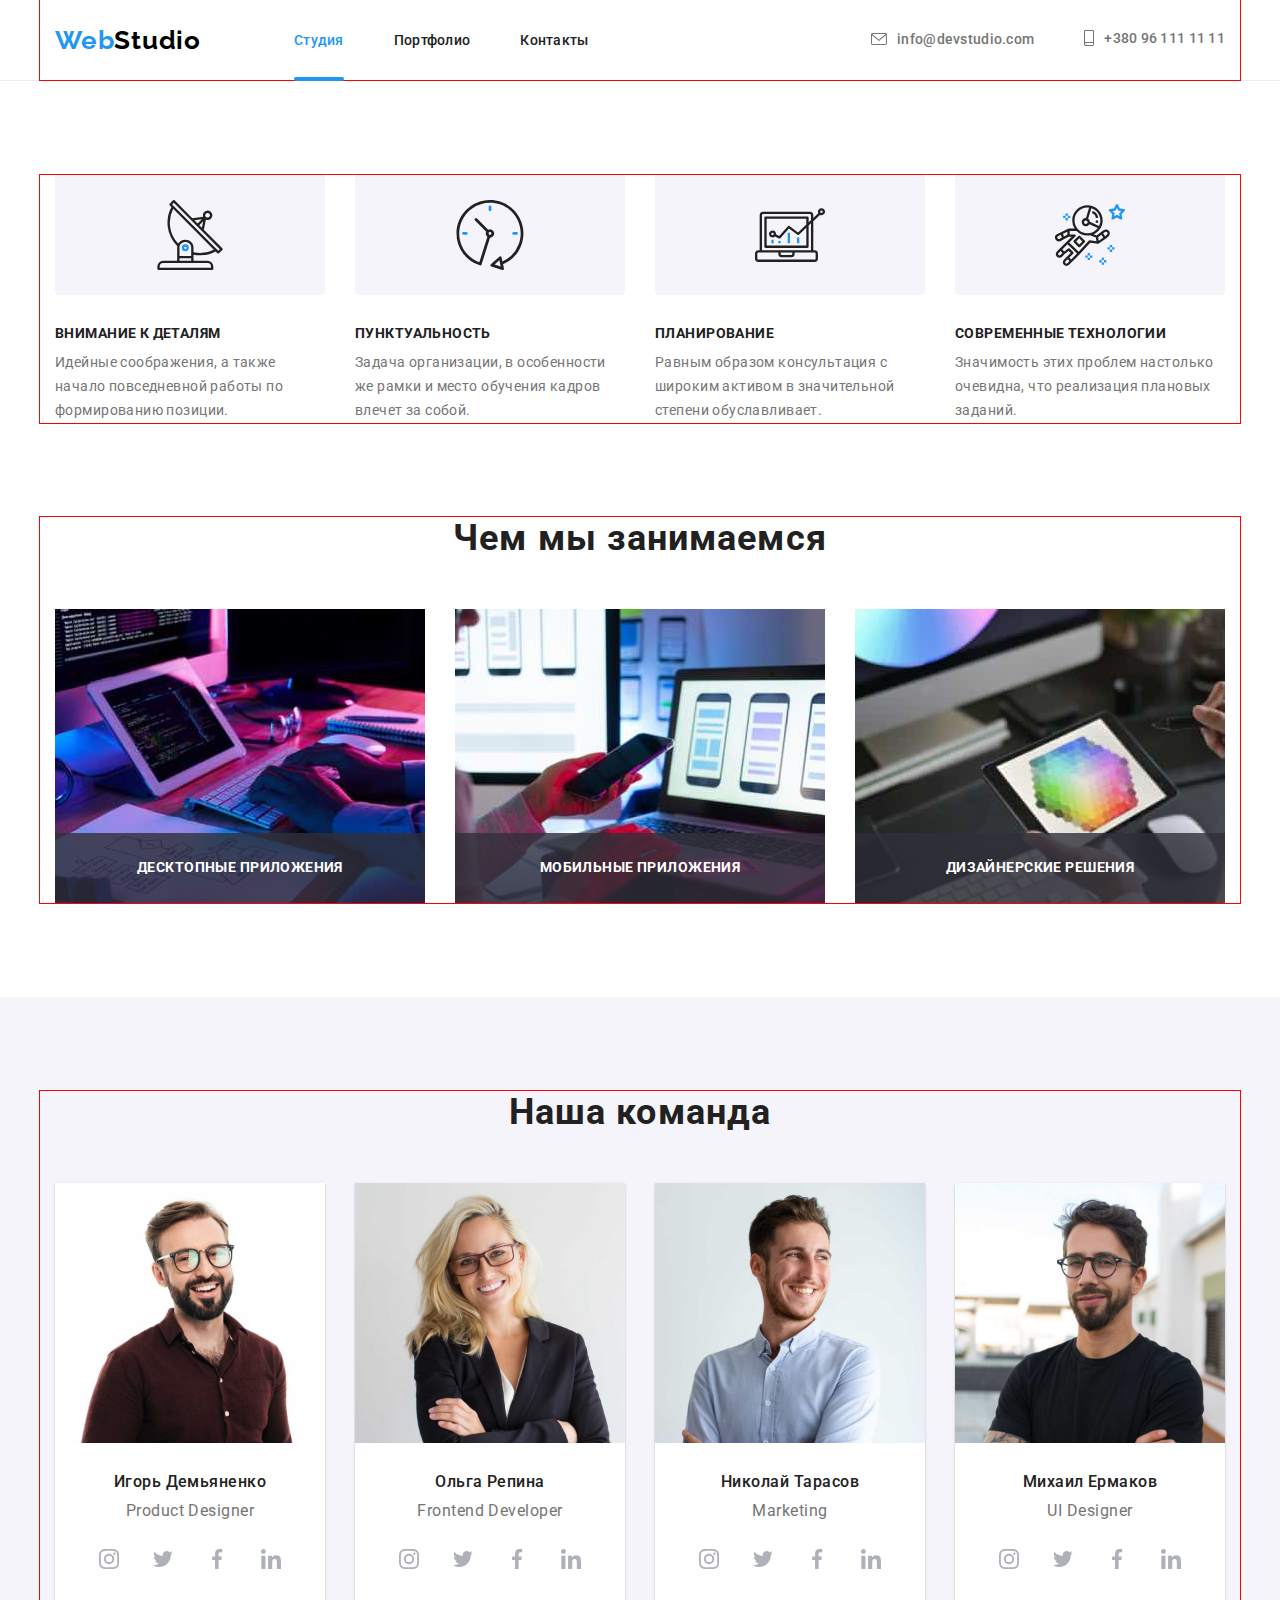
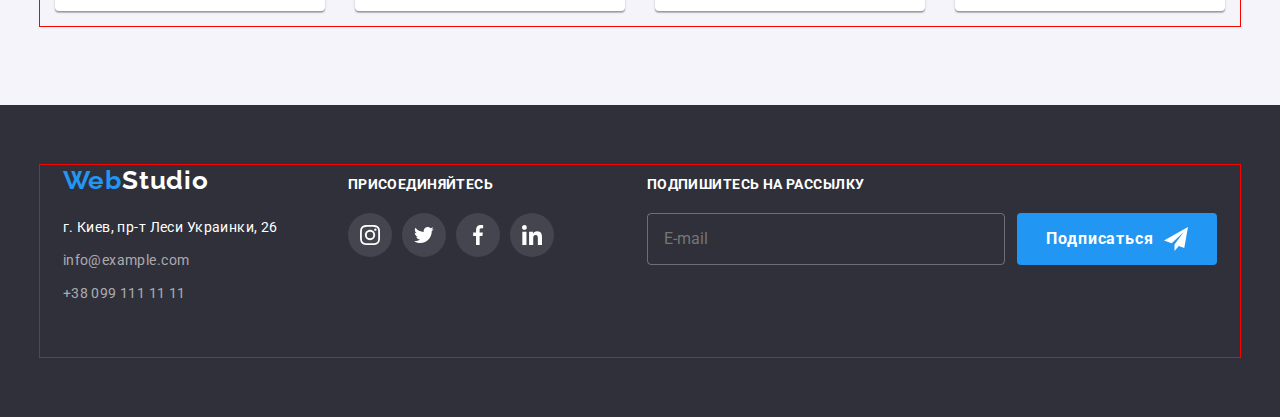
==== commit 7b00631f: "dz8" ====
--- a/index.html
+++ b/index.html
@@ -20,14 +20,15 @@
     <link rel="stylesheet" href="./css/main.min.css" />
   </head>
   <body>
-    <!-- <header class="header">
-      <div class="container header__container"> -->
-    <!-- Навигация (главная навигация в середине сайта)-->
-    <!-- <nav class="header__nav"> -->
-    <!-- Логотип. Посилання на главную страницу -->
-    <!-- <a class="logo link" lang="en" href="./index.html"
-            >Web<span class="logo__span">Studio</span></a
-          >
+    <header class="header">
+      <div class="container header__container">
+        <!-- Навигация (главная навигация в середине сайта) -->
+        <a class="logo header-logo link" lang="en" href="./index.html"
+          >Web<span class="logo__span">Studio</span></a
+        >
+        <nav class="header__nav">
+          <!-- Логотип. Посилання на главную страницу -->
+
           <ul class="menu list">
             <li class="menu__item">
               <a class="menu__link menu__link--current link" href="./index.html">Студия</a>
@@ -57,8 +58,55 @@
             >
           </li>
         </ul>
+        <button class="mobile-btn" type="button " data-menu-button aria-expanded="false">
+          <svg class="mobile-btn__icon" width="40" height="40">
+            <use class="mobile-btn__close" href="./images/svg/icons/icons.svg#burger-close"></use>
+            <use class="mobile-btn__open" href="./images/svg/icons/icons.svg#burger-open"></use>
+          </svg>
+        </button>
       </div>
-    </header> -->
+      <div class="mobile-menu" data-menu>
+        <nav class="mobile-menu__nav">
+          <ul class="mobile-menu__list list">
+            <li class="mobile-menu__item"><a href="" class="mobile-menu__link link">Студия</a></li>
+            <li class="mobile-menu__item">
+              <a href="" class="mobile-menu__link link">Портфолио</a>
+            </li>
+            <li class="mobile-menu__item">
+              <a href="" class="mobile-menu__link link">Контакты</a>
+            </li>
+          </ul>
+        </nav>
+        <ul class="mobile-menu__contacts">
+          <li class="mobile-menu__contact list">
+            <a
+              class="mobile-menu__contact-link link mobile-menu__contact-link--blue"
+              href="tel:+38096 1111111"
+              >+38 096 111 11 11</a
+            >
+          </li>
+          <li class="mobile-menu__contact list">
+            <a class="mobile-menu__contact-link link" href="mailto:info@devstudio.com"
+              >info@devstudio.com</a
+            >
+          </li>
+        </ul>
+        <ul class="mobile-menu_socials">
+          <li class="mobile-menu__social-item">
+            <a class="mobile-menu__social-link" href="">Instagram</a>
+          </li>
+          <li class="mobile-menu__social-item">
+            <a class="mobile-menu__social-link" href="">Twitter</a>
+          </li>
+          <li class="mobile-menu__social-item">
+            <a class="mobile-menu__social-link" href="">Facebook</a>
+          </li>
+          <li class="mobile-menu__social-item">
+            <a class="mobile-menu__social-link" href="">LinkedIn</a>
+          </li>
+        </ul>
+      </div>
+    </header>
     <main>
       <!-- Герой -->
       <!-- <section class="hero">
@@ -125,10 +173,10 @@
           </div>
         </div>
       </section> -->
-      <!-- <section class="section feature">
-        <div class="container"> -->
-      <!-- Дополнительный -СЕКЦІЯ ОСОБЕНОСТИ- скрытый заголовок-->
-      <!-- <h2 class="section-title-list-features visually-hidden">Особености</h2>
+      <section class="section feature">
+        <div class="container">
+          <!-- Дополнительный -СЕКЦІЯ ОСОБЕНОСТИ- скрытый заголовок-->
+          <h2 class="section-title-list-features visually-hidden">Особености</h2>
           <ul class="feature-list list">
             <li class="feature-subheadings">
               <div class="feature-div-icons">
@@ -176,9 +224,9 @@
             </li>
           </ul>
         </div>
-      </section> -->
+      </section>
       <!-- Чем мы занимаемся -->
-      <!-- <section class="section promo">
+      <section class="section promo">
         <div class="container">
           <h2 class="title">Чем мы занимаемся</h2>
           <ul class="promo__list list">
@@ -214,7 +262,7 @@
             </li>
           </ul>
         </div>
-      </section> -->
+      </section>
       <!-- Наша команда -->
       <section class="section section-title-team">
         <div class="container title-team-div">
@@ -424,10 +472,10 @@
         </div>
       </section> -->
     </main>
-    <!-- <footer class="footer">
-      <div class="container div-footer"> -->
-    <!-- Лого. Ссылка на главною страницу -->
-    <!-- <div class="footer-left">
+    <footer class="footer">
+      <div class="container div-footer">
+        <!-- Лого. Ссылка на главною страницу -->
+        <div class="footer-left">
           <a class="logo logo-footer link" lang="en" href="/index.html"
             >Web<span class="logo-span-footer">Studio</span></a
           >
@@ -496,7 +544,8 @@
           </div>
         </form>
       </div>
-    </footer> -->
+    </footer>
+    <script src="./js/mobile-menu.js"></script>
     <script src="./js/modal.js"></script>
   </body>
 </html>
--- a/css/main.min.css
+++ b/css/main.min.css
@@ -1,2 +1,2 @@
-:root{--main-font: 'Roboto', sans-serif;--secondary-font: 'Raleway', sans-serif;--accent-color: #2196f3;--one-color: #ffffff;--main-text-color: #212121;--main-text-color2: #757575;--background-button-color: #f5f4fa;--color-icons: #AFB1B8}h1,h2,h3,h4,p{margin:0}img{display:block;max-width:100%;height:auto}.list{margin:0;padding:0;list-style:none}.link{text-decoration:none}.visually-hidden{position:absolute;width:1px;height:1px;margin:-1px;border:0;padding:0;white-space:nowrap;clip-path:inset(100%);clip:rect(0 0 0 0);overflow:hidden}body{font-family:var(--main-font)}.container{width:100%;padding:0 15px;margin-left:auto;margin-right:auto}@media screen and (min-width: 480px){.container{width:480px}}@media screen and (min-width: 768px){.container{width:768px}}@media screen and (min-width: 1200px){.container{width:1200px}}.section{padding-top:60px;padding-bottom:60px}@media screen and (min-width: 1200px){.section{padding-top:94px;padding-bottom:94px}}.section__title{padding-top:0}.title{margin-bottom:50px;font-weight:700;font-size:36px;line-height:1.17;text-align:center;letter-spacing:0.03em;color:var(--main-text-color)}.modal-btn{width:100%;max-width:200px;min-width:50px;padding:9px 31px;margin:0 auto;display:flex;align-items:center;text-align:center;font-weight:700;font-size:16px;line-height:1.9;letter-spacing:0.06em;background-color:var(--accent-color);border:none;border-radius:4px;cursor:pointer;color:var(--one-color)}.modal-btn:hover,.modal-btn:focus{background-color:#188ce8}.link-team-icons{display:flex;justify-content:center;align-items:center;width:44px;height:44px;border-radius:50%;background-color:var(--one-color)}.link-team-icons{transition-property:background-color;transition-duration:250ms;transition-timing-function:cubic-bezier(0.4, 0, 0.2, 1)}.link-team-icons:hover,.link-team-icons:focus{background-color:var(--accent-color)}.icons-team{display:block;width:20px;height:20px;fill:var(--color-icons)}.link-team-icons:hover .icons-team,.link-team-icons:focus .icons-team{fill:var(--one-color)}.icon-team{transition-property:fill;transition-duration:250ms;transition-timing-function:cubic-bezier(0.4, 0, 0.2, 1)}.header{border-bottom:1px solid #ececec}.header__container{display:flex}.logo,.menu{align-items:center;display:flex}.logo{margin-right:93px;font-family:var(--secondary-font);font-weight:700;font-size:26px;line-height:1.19;letter-spacing:0.03em;color:var(--accent-color)}.logo__span{font-family:var(--secondary-font);font-weight:700;font-size:26px;line-height:1.19;letter-spacing:0.03em;color:#000000}.menu__item:not(:last-child){margin-right:50px}.menu__link{position:relative;padding-top:32px;padding-bottom:32px;display:block;font-weight:500;font-size:14px;line-height:1.15;letter-spacing:0.02em;color:var(--main-text-color);transition-property:color;transition-duration:250ms;transition-timing-function:cubic-bezier(0.4, 0, 0.2, 1)}.menu__link:hover,.menu__link:focus{color:var(--accent-color)}.menu__link--current{color:var(--accent-color)}.menu__link--current::after{content:'';display:block;position:absolute;bottom:-1px;width:100%;height:4px;border-radius:2px;background-color:var(--accent-color)}.header__nav{display:flex}.contacts{align-items:center;margin-left:auto;display:flex}.contacts__list:not(:first-child){margin-left:50px}.contacts__link{display:inline-flex;align-items:center;font-weight:500;font-size:14px;line-height:1.15;letter-spacing:0.02em;color:var(--main-text-color2);transition-property:color;transition-duration:250ms;transition-timing-function:cubic-bezier(0.4, 0, 0.2, 1)}.contacts__link:hover,.contacts__link:focus{color:var(--accent-color)}.contacts__icons{fill:var(--main-text-color2);margin-right:10px;transition-property:fill;transition-duration:250ms;transition-timing-function:cubic-bezier(0.4, 0, 0.2, 1)}.contacts__link:hover .contacts__icons{fill:var(--accent-color)}.hero{padding-top:200px;padding-bottom:200px;text-align:center;background:#2f303a;background-image:linear-gradient(to right, rgba(47,48,58,0.4), rgba(47,48,58,0.4)),url(../images/fon/Img-fon.jpg);max-width:1600px;margin-left:auto;margin-right:auto}.main-title{margin:0 auto;max-width:696px;margin-bottom:30px;font-weight:900;font-size:44px;line-height:1.36;text-align:center;letter-spacing:0.06em;text-transform:uppercase;color:var(--one-color)}.backdrop{position:fixed;z-index:20;top:0;left:0;width:100%;height:100%;background-color:rgba(0,0,0,0.2);opacity:1;visibility:visible;pointer-events:initial;transition-property:opacity, visibility;transition-duration:0.5s;transition-timing-function:cubic-bezier(0.165, 0.84, 0.44, 1)}.backdrop.is-hidden{opacity:0;visibility:hidden;pointer-events:none}.backdrop.is-hidden .modal{transform:translate(-50%, -50%) scale(0)}.modal{position:absolute;top:50%;left:50%;transform:translate(-50%, -50%) scale(1);transition:transform 0.5s ease-in-out;height:581px;width:528px;max-width:528px;background-color:var(--one-color);box-shadow:0px,1px,3px rgba(0,0,0,0.12),0px,1px,1px rgba(0,0,0,0.14),0px,2px,1px rgba(0,0,0,0.2);border-radius:4px}.close-modal-btn{position:absolute;display:flex;align-items:center;justify-content:center;top:8px;right:8px;width:33px;height:33px;border-radius:50%;cursor:pointer;background:var(--one-color);border:1px solid rgba(0,0,0,0.1)}.close-modal-btn:hover{fill:var(--accent-color)}.close-modal-icon{transition:fill 250ms cubic-bezier(0.4, 0, 0.2, 1)}.close-modal-icon:hover{fill:var(--accent-color)}.registration-form{display:flex;flex-direction:column;text-align:left;padding:40px}.modal-title{margin-bottom:12px;font-family:'Roboto';font-weight:700;font-size:20px;line-height:1.15;text-align:center;letter-spacing:0.03em;color:var(--main-text-color)}.form-label{position:relative;display:flex;flex-direction:column;margin-bottom:10px}.label-title{margin-bottom:4px;font-weight:400;font-size:12px;line-height:1.16;letter-spacing:0.01em;color:var(--main-text-color2)}.form-input{padding:11px 11px 11px 42px;transition:border 250ms cubic-bezier(0.4, 0, 0.2, 1);border:1px solid rgba(33,33,33,0.2);border-radius:4px;outline:transparent}.form-input:focus{border:1px solid var(--accent-color)}.form-icon{position:absolute;top:50%;left:12px;transition:fill 250ms cubic-bezier(0.4, 0, 0.2, 1)}.form-icon:focus{fill:var(--accent-color)}.form-input:focus+.form-icon{fill:var(--accent-color)}.form-label-textarea{position:relative;display:flex;flex-direction:column;margin-bottom:20px}.form-textarea{font-size:12px;line-height:1.16;letter-spacing:0.01em;color:rgba(117,117,117,0.5);width:100%;height:120px;padding:11px 16px 12px 16px;transition:border 250ms cubic-bezier(0.4, 0, 0.2, 1);border:1px solid rgba(33,33,33,0.2);border-radius:4px;outline:transparent;resize:none}.form-textarea:focus{border-color:var(--accent-color)}.form-textarea::placeholder{font-size:12px;line-height:1.16;letter-spacing:0.01em;color:rgba(117,117,117,0.5)}.checkbox-label{display:flex;align-items:center;justify-content:center;margin-bottom:30px;font-weight:400;font-size:14px;line-height:1.71;letter-spacing:0.03;color:var(--main-text-color2);cursor:pointer}.checkbox{position:absolute;width:1px;height:1px;margin:-1px;padding:0;overflow:hidden;border:0;clip:rect(0 0 0 0);transition:border 250ms cubic-bezier(0.4, 0, 0.2, 1)}.check{display:flex;align-items:center;justify-content:center;margin-right:7px;border:2px solid var(--main-text-color);border-radius:2px;transition:border 250ms cubic-bezier(0.4, 0, 0.2, 1)}.checkbox:checked+.check{border-color:var(--accent-color);background-color:var(--accent-color)}.palicy-link{font-family:'Roboto';font-size:14px;line-height:1.71;color:var(--accent-color)}.registration-btn{margin:auto;width:200px;height:50px;padding:10px 25px;font-weight:700;font-size:16px;line-height:1.87;letter-spacing:0.06em;border-radius:4px;color:var(--one-color);background-color:var(--accent-color);border:none;cursor:pointer}.section-title-list-features{margin-bottom:50px}@media screen and (min-width: 768px){.feature-list{display:flex;flex-wrap:wrap;gap:30px}}@media screen and (min-width: 1200px){.feature-list{display:flex;align-items:center;margin-right:-30px}}@media screen and (max-width: 767.98px){.feature-subheadings{margin-bottom:30px}}@media screen and (min-width: 768px){.feature-subheadings{flex-basis:calc((100% - 30px) / 2)}}@media screen and (min-width: 1200px){.feature-subheadings{flex-basis:calc((100% - 90px) / 4)}}.feature-div-icons{display:flex;align-items:center;justify-content:center;margin-bottom:30px;background-color:var(--background-button-color);border-radius:4px;height:120px}.feature-subheadings-list{margin-bottom:10px;font-weight:700;font-size:14px;line-height:1.15;letter-spacing:0.03em;text-transform:uppercase;color:var(--main-text-color)}@media screen and (max-width: 767.98px){.feature-subheadings-list{text-align:center}}.descriptions{font-size:14px;line-height:1.71;letter-spacing:0.03em;color:var(--main-text-color2)}.promo{padding-top:0}.promo__list{display:flex;margin-right:-30px}.promo__item{position:relative;margin-right:30px;width:370px}.promo__text{position:absolute;bottom:0;left:0;width:100%;padding:27px 80px;font-weight:700;font-size:14px;line-height:1.14;text-align:center;letter-spacing:0.03em;text-transform:uppercase;color:var(--one-color);background-color:rgba(47,48,58,0.8)}.section-title-team{background:var(--background-button-color)}.employees-list{display:flex;margin-right:-30px}.employees-list-item{width:270px;text-align:center;background:var(--one-color);margin-right:30px}.div-list-item{padding-top:30px;padding-bottom:30px;text-align:center;letter-spacing:0.03em;background-color:#ffffff;box-shadow:0px 1px 3px rgba(0,0,0,0.12),0px 1px 1px rgba(0,0,0,0.14),0px 2px 1px rgba(0,0,0,0.2);border-radius:0px 0px 4px 4px}.employees-list-name{margin:auto;margin-bottom:10px;font-weight:500;font-size:16px;line-height:1.18;letter-spacing:0.03em;color:var(--main-text-color)}.employees-list-position{margin-bottom:16px;text-align:center;font-size:16px;line-height:1.18;letter-spacing:0.03em;color:var(--main-text-color2)}.team-list-icons{display:flex;justify-content:center}.member-team-icons{margin-right:10px}.member-team-icons:last-child{margin-right:0px}.icon-client-list{display:flex;align-items:center;justify-content:center}.icon-client-link{display:flex;justify-content:center;align-items:center;width:170px;height:92px;border:1px solid var(--color-icons);border-radius:4px;fill:var(--color-icons)}.icon-client-link{transition-property:border-color;transition-duration:250ms;transition-timing-function:cubic-bezier(0.4, 0, 0.2, 1)}.icon-client-link:hover{border-color:var(--accent-color)}.icon-client-item{margin-right:30px}.icon-client-item:last-child{margin-right:0px}.icon-client-link:hover .icon-client,.icon-client-link:focus .icon-client{fill:var(--accent-color)}.icon-client{transition-property:fill;transition-duration:250ms;transition-timing-function:cubic-bezier(0.4, 0, 0.2, 1)}.portfolio{padding-top:94px;padding-bottom:94px}.section-list-button{margin-top:0;padding-left:0;margin-right:-8px}.div-portfolio-list{display:flex;justify-content:center;margin-bottom:50px}.section-list-btn{margin-right:8px}.modal-button{padding:6px 22px;margin:0 auto;font-family:inherit;font-weight:500;font-size:16px;line-height:1.6;text-align:center;letter-spacing:0.03em;color:var(--main-text-color);border-radius:4px;cursor:pointer;background-color:var(--background-button-color);border:none}.modal-button:hover,.modal-button:focus{background-color:var(--accent-color);color:var(--one-color);box-shadow:0px 3px 1px rgba(0,0,0,0.1),0px 1px 2px rgba(0,0,0,0.08),0px 2px 2px rgba(0,0,0,0.12)}.modal-button{transition-property:color, background-color, box-shadow;transition-duration:250ms;transition-timing-function:cubic-bezier(0.4, 0, 0.2, 1)}.portfolio-list{background:var(--one-color)}.portfolio-list{display:flex;flex-wrap:wrap}.employees-list-ptojekt{margin-right:30px;margin-bottom:30px;width:370px}.employees-list-ptojekt:nth-child(3n){margin-right:0}.employees-list-ptojekt:nth-last-child(-n+3){margin-bottom:0}.hover-link{display:block}.hover-link{transition-property:box-shadow;transition-duration:250ms;transition-timing-function:cubic-bezier(0.4, 0, 0.2, 1)}.hover-link:hover,.hover-link:focus{box-shadow:0px 1px 1px rgba(0,0,0,0.12),0px 4px 4px rgba(0,0,0,0.06),1px 4px 6px rgba(0,0,0,0.16)}.employees-deskr{position:relative;overflow:hidden}.employees-text{position:absolute;top:0;left:0;opacity:0;margin-top:0;margin-bottom:0;padding:63px 24px;height:100%;font-size:18px;line-height:1.56;color:var(--background-button-color);background-color:rgba(33,150,243,0.9);transform:translateY(100%)}.hover-link:hover .employees-text{transform:translateY(0);opacity:0.9;transition:250ms;animation-timing-function:cubic-bezier(0.4, 0, 0.2, 1)}.div-list-work{padding:20px 24px;border-right:1px solid #ececec;border-bottom:1px solid #ececec;border-left:1px solid #ececec}.employees-list-name-portfolio{margin-bottom:4px;font-weight:700;font-size:18px;line-height:2;letter-spacing:0.06em;color:var(--main-text-color)}.employees-list-position-div{width:322px;font-size:16px;line-height:1.18;letter-spacing:0.03em;color:var(--main-text-color2)}.footer{padding-top:60px;padding-bottom:60px;background:#2f303a}.div-footer{display:flex;align-items:baseline}.footer-left{margin-right:70px}.logo-footer{margin-bottom:20px;margin-right:0}.logo-span-footer{font-family:var(--secondary-font);font-weight:700;font-size:26px;line-height:1.19;letter-spacing:0.03em;color:var(--one-color)}.address{font-style:normal}.contact-info{font-size:14px;line-height:1.71;letter-spacing:0.03em;color:var(--one-color)}.contact-info-list{margin-bottom:-9px}.contact-info-list-item{margin-bottom:9px}.contact-info-list-link{font-size:14px;line-height:1.71;letter-spacing:0.03em;color:rgba(255,255,255,0.6)}.footer .link-team-icons{background-color:rgba(255,255,255,0.1)}.footer .link-team-icons:hover{background-color:var(--accent-color)}.footer .link-team-icons:focus{background-color:var(--accent-color)}.footer .icons-team{fill:var(--one-color)}.footer-right{margin-right:93px}.footer-h2{font-weight:700;font-size:14px;line-height:1.14;letter-spacing:0.03em;text-transform:uppercase;color:#FFFFFF;margin-bottom:20px}.subscribe-text{margin-bottom:20px;font-family:'Roboto';font-weight:700;font-size:14px;line-height:1.14;letter-spacing:0.03em;text-transform:uppercase;color:var(--one-color)}.footer-input{display:flex}.subscribe-input{padding:15px 16px;margin-right:12px;width:358px;background-color:transparent;border:1px solid rgba(255,255,255,0.3);border-radius:4px;color:#ffffff}.footer-subscribe-btn{padding:10px 28px;display:flex;align-items:center;font-family:'Roboto';font-weight:700;font-size:16px;line-height:1.9;letter-spacing:0.06em;color:var(--one-color);background-color:var(--accent-color);border-radius:4px;border:1px solid transparent;cursor:pointer;transition:box-shadow 250ms cubic-bezier(0.4, 0, 0.2, 1)}.telegram-icon{margin-left:10px;fill:var(--one-color)}
+:root{--main-font: 'Roboto', sans-serif;--secondary-font: 'Raleway', sans-serif;--accent-color: #2196f3;--one-color: #ffffff;--main-text-color: #212121;--main-text-color2: #757575;--background-button-color: #f5f4fa;--color-icons: #AFB1B8}h1,h2,h3,h4,p{margin:0}img{display:block;max-width:100%;height:auto}ul,li{margin:0;padding:0;list-style:none}a{text-decoration:none}.visually-hidden{position:absolute;width:1px;height:1px;margin:-1px;border:0;padding:0;white-space:nowrap;clip-path:inset(100%);clip:rect(0 0 0 0);overflow:hidden}body{font-family:var(--main-font)}.container{outline:1px solid red;padding:0 15px;margin-left:auto;margin-right:auto}@media screen and (min-width: 480px){.container{width:480px}}@media screen and (min-width: 768px){.container{width:768px}}@media screen and (min-width: 1200px){.container{width:1200px}}.section{padding-top:60px;padding-bottom:60px}@media screen and (min-width: 1200px){.section{padding-top:94px;padding-bottom:94px}}.section__title{padding-top:0}.title{margin-bottom:30px;font-weight:700;font-size:36px;line-height:1.17;text-align:center;letter-spacing:0.03em;color:var(--main-text-color)}@media screen and (min-width: 1200px){.title{margin-bottom:50px}}.modal-btn{width:100%;max-width:200px;min-width:50px;padding:9px 31px;margin:0 auto;display:flex;align-items:center;text-align:center;font-weight:700;font-size:16px;line-height:1.9;letter-spacing:0.06em;background-color:var(--accent-color);border:none;border-radius:4px;cursor:pointer;color:var(--one-color)}.modal-btn:hover,.modal-btn:focus{background-color:#188ce8}.link-team-icons{display:flex;justify-content:center;align-items:center;width:44px;height:44px;border-radius:50%;background-color:var(--one-color)}.link-team-icons{transition-property:background-color;transition-duration:250ms;transition-timing-function:cubic-bezier(0.4, 0, 0.2, 1)}.link-team-icons:hover,.link-team-icons:focus{background-color:var(--accent-color)}.icons-team{display:block;width:20px;height:20px;fill:var(--color-icons)}.link-team-icons:hover .icons-team,.link-team-icons:focus .icons-team{fill:var(--one-color)}.icon-team{transition-property:fill;transition-duration:250ms;transition-timing-function:cubic-bezier(0.4, 0, 0.2, 1)}.header{padding:10px 0;border-bottom:1px solid #ececec}@media screen and (min-width: 768px){.header{padding:0}}.header__container{display:flex;align-items:center}.logo,.menu{align-items:center}@media screen and (min-width: 1200px){.logo,.menu{display:flex}}.logo{display:inline-block;font-family:var(--secondary-font);font-weight:700;font-size:26px;line-height:1.19;letter-spacing:0.03em;color:var(--accent-color)}@media screen and (min-width: 768px){.logo{text-align:center}}@media screen and (min-width: 768px){.header-logo{margin-right:93px}}.logo__span{font-family:var(--secondary-font);font-weight:700;font-size:26px;line-height:1.19;letter-spacing:0.03em;color:#000000}.menu__item:not(:last-child){margin-right:50px}.menu__link{position:relative;padding-top:32px;padding-bottom:32px;display:block;font-weight:500;font-size:14px;line-height:1.15;letter-spacing:0.02em;color:var(--main-text-color);transition-property:color;transition-duration:250ms;transition-timing-function:cubic-bezier(0.4, 0, 0.2, 1)}.menu__link:hover,.menu__link:focus{color:var(--accent-color)}.menu__link--current{color:var(--accent-color)}.menu__link--current::after{content:'';display:block;position:absolute;bottom:-1px;width:100%;height:4px;border-radius:2px;background-color:var(--accent-color)}.header__nav{display:none}@media screen and (min-width: 768px){.header__nav{display:flex}}.contacts{display:none}@media screen and (min-width: 768px){.contacts{align-items:center;margin-left:auto;display:flex}}.contacts__list:not(:first-child){margin-left:50px}.contacts__link{display:inline-flex;align-items:center;font-weight:500;font-size:14px;line-height:1.15;letter-spacing:0.02em;color:var(--main-text-color2);transition-property:color;transition-duration:250ms;transition-timing-function:cubic-bezier(0.4, 0, 0.2, 1)}.contacts__link:hover,.contacts__link:focus{color:var(--accent-color)}.contacts__icons{fill:var(--main-text-color2);margin-right:10px;transition-property:fill;transition-duration:250ms;transition-timing-function:cubic-bezier(0.4, 0, 0.2, 1)}.contacts__link:hover .contacts__icons{fill:var(--accent-color)}.mobile-btn{position:relative;padding:0;margin:0;margin-left:auto;border:none;background-color:transparent;z-index:100}@media screen and (min-width: 768px){.mobile-btn{display:none}}.mobile-btn__close{opacity:0}.mobile-btn.is-open .mobile-btn__close{opacity:1}.mobile-btn.is-open .mobile-btn__open{opacity:0}.mobile-menu{display:flex;flex-direction:column;position:fixed;background-color:#fff;width:100vw;height:100vh;top:0;left:0;padding:48px 40px;z-index:20;transform:translateX(100%);transition:transform 250ms ease}.mobile-menu.is-open{transform:translateX(0)}.mobile-menu__item:not(:last-child){margin-bottom:32px}.mobile-menu__contacts{margin-bottom:64px;margin-top:auto}.mobile-menu__contact:not(:last-child){margin-bottom:32px}.mobile-menu__link{font-weight:500;font-size:40px;line-height:1.12;letter-spacing:0.02em;color:#212121}@media screen and (max-width: 479px){.mobile-menu__link{font-size:30px}}.mobile-menu__contact-link{font-weight:500;font-size:24px;line-height:1.17;letter-spacing:0.02em;color:#757575}.mobile-menu__contact-link--blue{font-size:34px;color:#2196f3}@media screen and (max-width: 479px){.mobile-menu__contact-link--blue{font-size:24px}}.mobile-menu_socials{display:flex;flex-wrap:wrap}.mobile-menu__social-item{display:flex}.mobile-menu__social-item:not(:last-child){margin-right:10px}@media screen and (max-width: 479px){.mobile-menu__social-item:not(:last-child){margin-right:5px}}.mobile-menu__social-item:not(:last-child)::after{content:'';width:1px;height:100%;margin-left:10px;background-color:rgba(33,33,33,0.2);display:block}@media screen and (max-width: 479px){.mobile-menu__social-item:not(:last-child)::after{margin-left:5px}}.mobile-menu__social-link{font-weight:500;font-size:18px;line-height:1.22;letter-spacing:0.02em;color:#2196f3}@media screen and (max-width: 479px){.mobile-menu__social-link{font-size:12px}}.hero{padding-top:200px;padding-bottom:200px;text-align:center;background:#2f303a;background-image:linear-gradient(to right, rgba(47,48,58,0.4), rgba(47,48,58,0.4)),url(../images/fon/Img-fon.jpg);max-width:1600px;margin-left:auto;margin-right:auto}.main-title{margin:0 auto;max-width:696px;margin-bottom:30px;font-weight:900;font-size:44px;line-height:1.36;text-align:center;letter-spacing:0.06em;text-transform:uppercase;color:var(--one-color)}.backdrop{position:fixed;z-index:20;top:0;left:0;width:100%;height:100%;background-color:rgba(0,0,0,0.2);opacity:1;visibility:visible;pointer-events:initial;transition-property:opacity, visibility;transition-duration:0.5s;transition-timing-function:cubic-bezier(0.165, 0.84, 0.44, 1)}.backdrop.is-hidden{opacity:0;visibility:hidden;pointer-events:none}.backdrop.is-hidden .modal{transform:translate(-50%, -50%) scale(0)}.modal{position:absolute;top:50%;left:50%;transform:translate(-50%, -50%) scale(1);transition:transform 0.5s ease-in-out;height:581px;width:528px;max-width:528px;background-color:var(--one-color);box-shadow:0px,1px,3px rgba(0,0,0,0.12),0px,1px,1px rgba(0,0,0,0.14),0px,2px,1px rgba(0,0,0,0.2);border-radius:4px}.close-modal-btn{position:absolute;display:flex;align-items:center;justify-content:center;top:8px;right:8px;width:33px;height:33px;border-radius:50%;cursor:pointer;background:var(--one-color);border:1px solid rgba(0,0,0,0.1)}.close-modal-btn:hover{fill:var(--accent-color)}.close-modal-icon{transition:fill 250ms cubic-bezier(0.4, 0, 0.2, 1)}.close-modal-icon:hover{fill:var(--accent-color)}.registration-form{display:flex;flex-direction:column;text-align:left;padding:40px}.modal-title{margin-bottom:12px;font-family:'Roboto';font-weight:700;font-size:20px;line-height:1.15;text-align:center;letter-spacing:0.03em;color:var(--main-text-color)}.form-label{position:relative;display:flex;flex-direction:column;margin-bottom:10px}.label-title{margin-bottom:4px;font-weight:400;font-size:12px;line-height:1.16;letter-spacing:0.01em;color:var(--main-text-color2)}.form-input{padding:11px 11px 11px 42px;transition:border 250ms cubic-bezier(0.4, 0, 0.2, 1);border:1px solid rgba(33,33,33,0.2);border-radius:4px;outline:transparent}.form-input:focus{border:1px solid var(--accent-color)}.form-icon{position:absolute;top:50%;left:12px;transition:fill 250ms cubic-bezier(0.4, 0, 0.2, 1)}.form-icon:focus{fill:var(--accent-color)}.form-input:focus+.form-icon{fill:var(--accent-color)}.form-label-textarea{position:relative;display:flex;flex-direction:column;margin-bottom:20px}.form-textarea{font-size:12px;line-height:1.16;letter-spacing:0.01em;color:rgba(117,117,117,0.5);width:100%;height:120px;padding:11px 16px 12px 16px;transition:border 250ms cubic-bezier(0.4, 0, 0.2, 1);border:1px solid rgba(33,33,33,0.2);border-radius:4px;outline:transparent;resize:none}.form-textarea:focus{border-color:var(--accent-color)}.form-textarea::placeholder{font-size:12px;line-height:1.16;letter-spacing:0.01em;color:rgba(117,117,117,0.5)}.checkbox-label{display:flex;align-items:center;justify-content:center;margin-bottom:30px;font-weight:400;font-size:14px;line-height:1.71;letter-spacing:0.03;color:var(--main-text-color2);cursor:pointer}.checkbox{position:absolute;width:1px;height:1px;margin:-1px;padding:0;overflow:hidden;border:0;clip:rect(0 0 0 0);transition:border 250ms cubic-bezier(0.4, 0, 0.2, 1)}.check{display:flex;align-items:center;justify-content:center;margin-right:7px;border:2px solid var(--main-text-color);border-radius:2px;transition:border 250ms cubic-bezier(0.4, 0, 0.2, 1)}.checkbox:checked+.check{border-color:var(--accent-color);background-color:var(--accent-color)}.palicy-link{font-family:'Roboto';font-size:14px;line-height:1.71;color:var(--accent-color)}.registration-btn{margin:auto;width:200px;height:50px;padding:10px 25px;font-weight:700;font-size:16px;line-height:1.87;letter-spacing:0.06em;border-radius:4px;color:var(--one-color);background-color:var(--accent-color);border:none;cursor:pointer}.section-title-list-features{margin-bottom:50px}@media screen and (min-width: 768px){.feature-list{display:flex;flex-wrap:wrap;gap:30px}}@media screen and (min-width: 1200px){.feature-list{align-items:center}}@media screen and (max-width: 767.98px){.feature-subheadings{margin-bottom:30px}}@media screen and (min-width: 768px){.feature-subheadings{flex-basis:calc((100% - 30px) / 2)}}@media screen and (min-width: 1200px){.feature-subheadings{flex-basis:calc((100% - 90px) / 4)}}.feature-div-icons{display:flex;align-items:center;justify-content:center;margin-bottom:30px;background-color:var(--background-button-color);border-radius:4px;height:120px}.feature-subheadings-list{margin-bottom:10px;font-weight:700;font-size:14px;line-height:1.15;letter-spacing:0.03em;text-transform:uppercase;color:var(--main-text-color)}@media screen and (max-width: 767.98px){.feature-subheadings-list{text-align:center}}.descriptions{font-size:14px;line-height:1.71;letter-spacing:0.03em;color:var(--main-text-color2)}.promo{display:none}@media screen and (min-width: 1200px){.promo{padding-top:0;display:block}}.promo__list{display:flex;margin-right:-30px}.promo__item{position:relative;margin-right:30px;width:370px}.promo__text{position:absolute;bottom:0;left:0;width:100%;padding:27px 80px;font-weight:700;font-size:14px;line-height:1.14;text-align:center;letter-spacing:0.03em;text-transform:uppercase;color:var(--one-color);background-color:rgba(47,48,58,0.8)}.section-title-team{background:var(--background-button-color)}@media screen and (min-width: 768px){.employees-list{display:flex;flex-wrap:wrap;margin:-15px}}.employees-list-item{text-align:center;background:var(--one-color);background-color:#ffffff;box-shadow:0px 1px 3px rgba(0,0,0,0.12),0px 1px 1px rgba(0,0,0,0.14),0px 2px 1px rgba(0,0,0,0.2);border-radius:0px 0px 4px 4px}@media screen and (max-width: 767.98px){.employees-list-item{margin-bottom:30px}.employees-list-item:last-child{margin-bottom:0}}@media screen and (min-width: 768px){.employees-list-item{display:flex;flex-direction:column;align-items:center;width:354px;margin:15px}}@media screen and (min-width: 1200px){.employees-list-item{width:270px}}.div-list-item{padding-top:30px;padding-bottom:30px;text-align:center;letter-spacing:0.03em}.employees-list-name{margin:auto;margin-bottom:10px;font-weight:500;font-size:16px;line-height:1.18;letter-spacing:0.03em;color:var(--main-text-color)}.employees-list-position{margin-bottom:16px;text-align:center;font-size:16px;line-height:1.18;letter-spacing:0.03em;color:var(--main-text-color2)}.team-list-icons{display:flex;justify-content:center}.member-team-icons{margin-right:10px}.member-team-icons:last-child{margin-right:0px}.icon-client-list{display:flex;gap:30px}@media screen and (max-width: 767.98px){.icon-client-list{flex-wrap:wrap}}@media screen and (min-width: 768px){.icon-client-list{flex-wrap:wrap;justify-content:center}}@media screen and (min-width: 1200px){.icon-client-list{flex-wrap:nowrap;align-items:center;justify-content:center}}.icon-client-link{display:flex;justify-content:center;align-items:center;height:92px;border:1px solid var(--color-icons);border-radius:4px;fill:var(--color-icons)}.icon-client-link{transition-property:border-color;transition-duration:250ms;transition-timing-function:cubic-bezier(0.4, 0, 0.2, 1)}.icon-client-link:hover{border-color:var(--accent-color)}.icon-client-item{flex-basis:calc((100% - 30px) / 2)}@media screen and (min-width: 768px){.icon-client-item{flex-basis:calc((100% - 60px) / 3)}}.icon-client-item:last-child{margin-right:0px}.icon-client-link:hover .icon-client,.icon-client-link:focus .icon-client{fill:var(--accent-color)}.icon-client{transition-property:fill;transition-duration:250ms;transition-timing-function:cubic-bezier(0.4, 0, 0.2, 1)}.portfolio{padding-top:94px;padding-bottom:94px}.section-list-button{margin-top:0;padding-left:0;margin-right:-8px}.div-portfolio-list{display:flex;justify-content:center;margin-bottom:50px}.section-list-btn{margin-right:8px}.modal-button{padding:6px 22px;margin:0 auto;font-family:inherit;font-weight:500;font-size:16px;line-height:1.6;text-align:center;letter-spacing:0.03em;color:var(--main-text-color);border-radius:4px;cursor:pointer;background-color:var(--background-button-color);border:none}.modal-button:hover,.modal-button:focus{background-color:var(--accent-color);color:var(--one-color);box-shadow:0px 3px 1px rgba(0,0,0,0.1),0px 1px 2px rgba(0,0,0,0.08),0px 2px 2px rgba(0,0,0,0.12)}.modal-button{transition-property:color, background-color, box-shadow;transition-duration:250ms;transition-timing-function:cubic-bezier(0.4, 0, 0.2, 1)}.portfolio-list{background:var(--one-color)}.portfolio-list{display:flex;flex-wrap:wrap}.employees-list-ptojekt{margin-right:30px;margin-bottom:30px;width:370px}.employees-list-ptojekt:nth-child(3n){margin-right:0}.employees-list-ptojekt:nth-last-child(-n+3){margin-bottom:0}.hover-link{display:block}.hover-link{transition-property:box-shadow;transition-duration:250ms;transition-timing-function:cubic-bezier(0.4, 0, 0.2, 1)}.hover-link:hover,.hover-link:focus{box-shadow:0px 1px 1px rgba(0,0,0,0.12),0px 4px 4px rgba(0,0,0,0.06),1px 4px 6px rgba(0,0,0,0.16)}.employees-deskr{position:relative;overflow:hidden}.employees-text{position:absolute;top:0;left:0;opacity:0;margin-top:0;margin-bottom:0;padding:63px 24px;height:100%;font-size:18px;line-height:1.56;color:var(--background-button-color);background-color:rgba(33,150,243,0.9);transform:translateY(100%)}.hover-link:hover .employees-text{transform:translateY(0);opacity:0.9;transition:250ms;animation-timing-function:cubic-bezier(0.4, 0, 0.2, 1)}.div-list-work{padding:20px 24px;border-right:1px solid #ececec;border-bottom:1px solid #ececec;border-left:1px solid #ececec}.employees-list-name-portfolio{margin-bottom:4px;font-weight:700;font-size:18px;line-height:2;letter-spacing:0.06em;color:var(--main-text-color)}.employees-list-position-div{width:322px;font-size:16px;line-height:1.18;letter-spacing:0.03em;color:var(--main-text-color2)}.footer{padding-top:60px;padding-bottom:60px;background:#2f303a}.div-footer{text-align:center}@media screen and (min-width: 768px){.div-footer{display:flex;justify-content:center;flex-wrap:wrap}}@media screen and (min-width: 1200px){.div-footer{flex-wrap:nowrap;text-align:start;align-items:baseline}}@media screen and (min-width: 480px){.footer-left{align-items:center;justify-content:center}}@media screen and (min-width: 768px){.footer-left{margin-right:165px}}@media screen and (min-width: 1200px){.footer-left{margin-right:70px}}.logo-footer{display:inline-block;margin-bottom:20px;text-align:center}.logo-span-footer{font-family:var(--secondary-font);font-weight:700;font-size:26px;line-height:1.19;letter-spacing:0.03em;color:var(--one-color)}.address{margin-bottom:60px;font-style:normal}.contact-info{font-size:14px;line-height:1.71;letter-spacing:0.03em;color:var(--one-color)}.contact-info-list{margin-bottom:-9px}.contact-info-list-item{margin-bottom:9px}.contact-info-list-link{font-size:14px;line-height:1.71;letter-spacing:0.03em;color:rgba(255,255,255,0.6)}.footer .link-team-icons{background-color:rgba(255,255,255,0.1)}.footer .link-team-icons:hover{background-color:var(--accent-color)}.footer .link-team-icons:focus{background-color:var(--accent-color)}.footer .icons-team{fill:var(--one-color)}.footer-right{margin-bottom:60px}@media screen and (min-width: 1200px){.footer-right{margin-right:93px}}.footer-h2{text-align:center;font-weight:700;font-size:14px;line-height:1.14;letter-spacing:0.03em;text-transform:uppercase;color:#ffffff;margin-bottom:20px}@media screen and (min-width: 1200px){.footer-h2{text-align:start}}.subscribe-text{margin-bottom:20px;font-family:'Roboto';font-weight:700;font-size:14px;line-height:1.14;letter-spacing:0.03em;text-transform:uppercase;color:var(--one-color)}@media screen and (min-width: 1200px){.footer-input{display:flex}}.subscribe-input{margin-bottom:20px;width:100%;padding:15px 16px;margin-right:12px;background-color:transparent;border:1px solid rgba(255,255,255,0.3);border-radius:4px;color:#ffffff}@media screen and (min-width: 768px){.subscribe-input{width:450px}}@media screen and (min-width: 1200px){.subscribe-input{margin-bottom:0;width:358px}}.footer-subscribe-btn{margin-left:auto;margin-right:auto;padding:10px 28px;display:flex;align-items:center;font-family:'Roboto';font-weight:700;font-size:16px;line-height:1.9;letter-spacing:0.06em;color:var(--one-color);background-color:var(--accent-color);border-radius:4px;border:1px solid transparent;cursor:pointer;transition:box-shadow 250ms cubic-bezier(0.4, 0, 0.2, 1)}@media screen and (min-width: 1200px){.footer-subscribe-btn{margin-left:0;margin-right:0}}.telegram-icon{margin-left:10px;fill:var(--one-color)}
 /*# sourceMappingURL=main.min.css.map */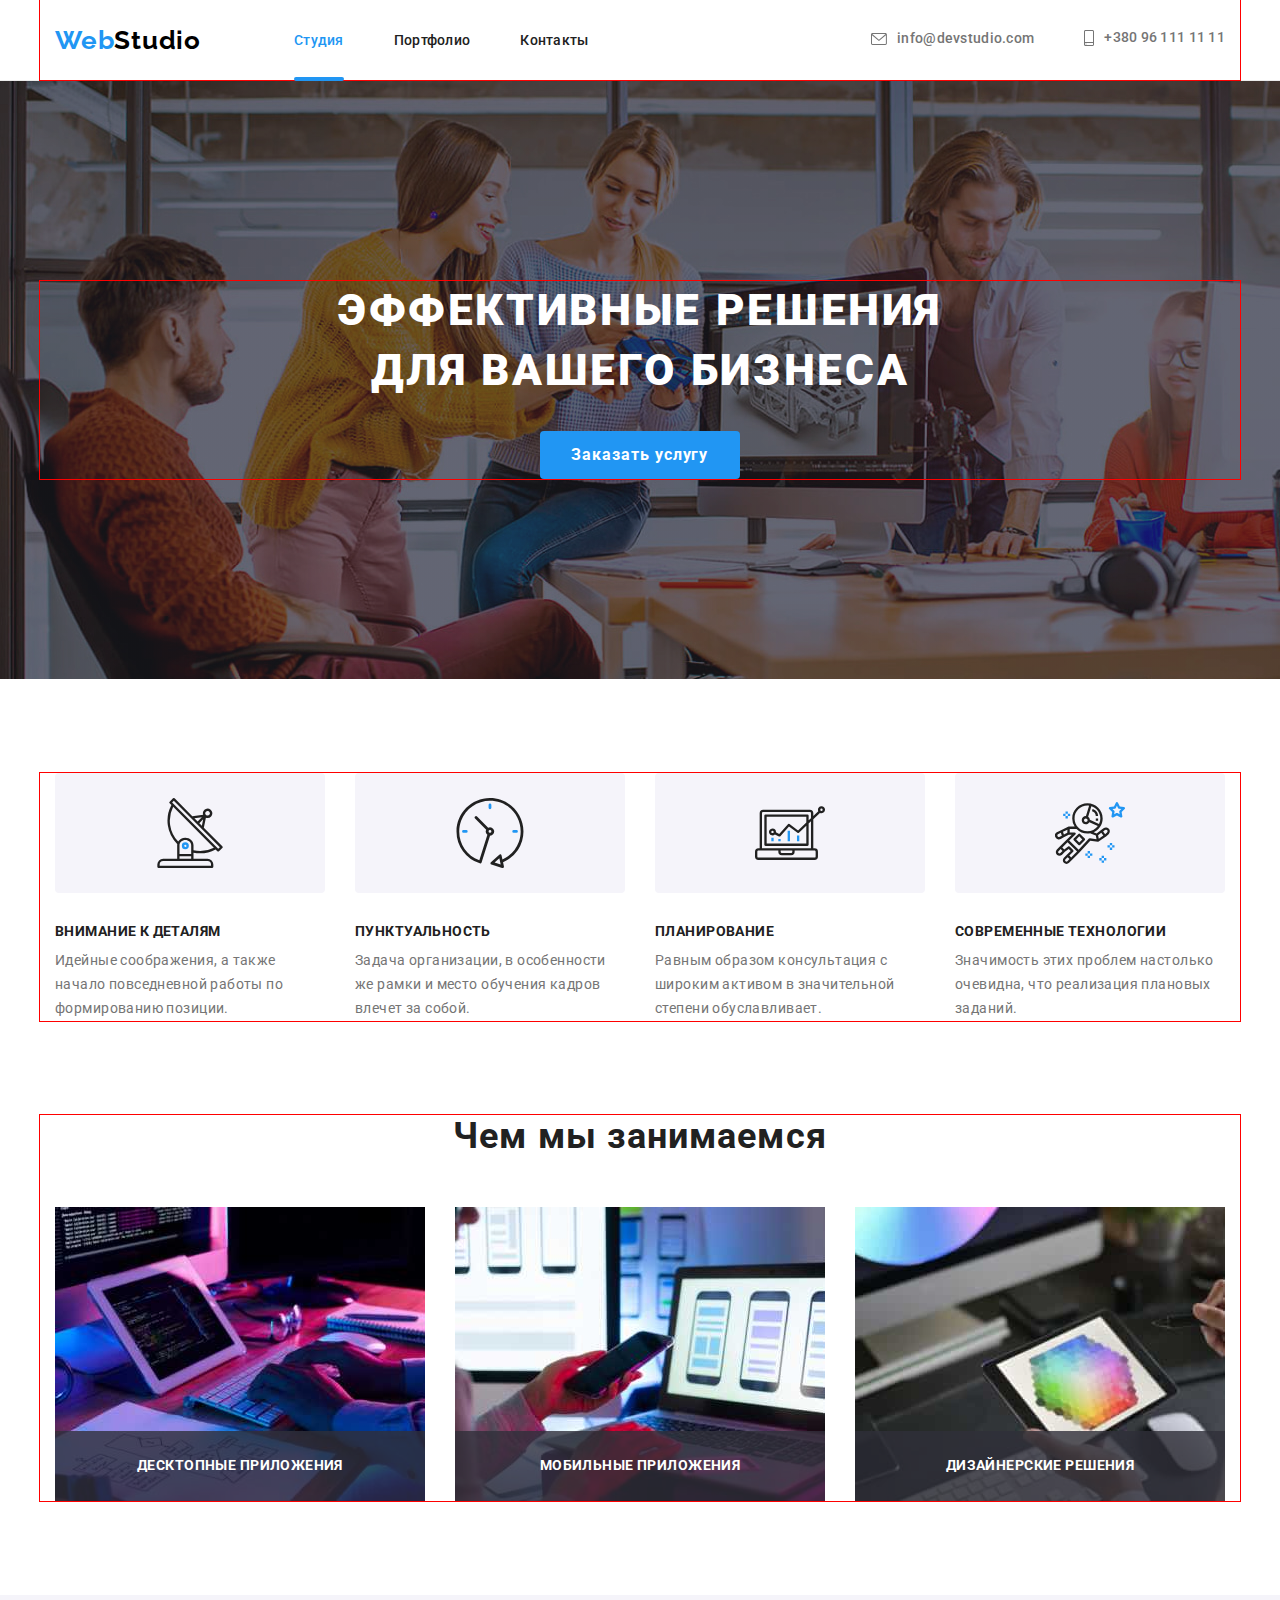
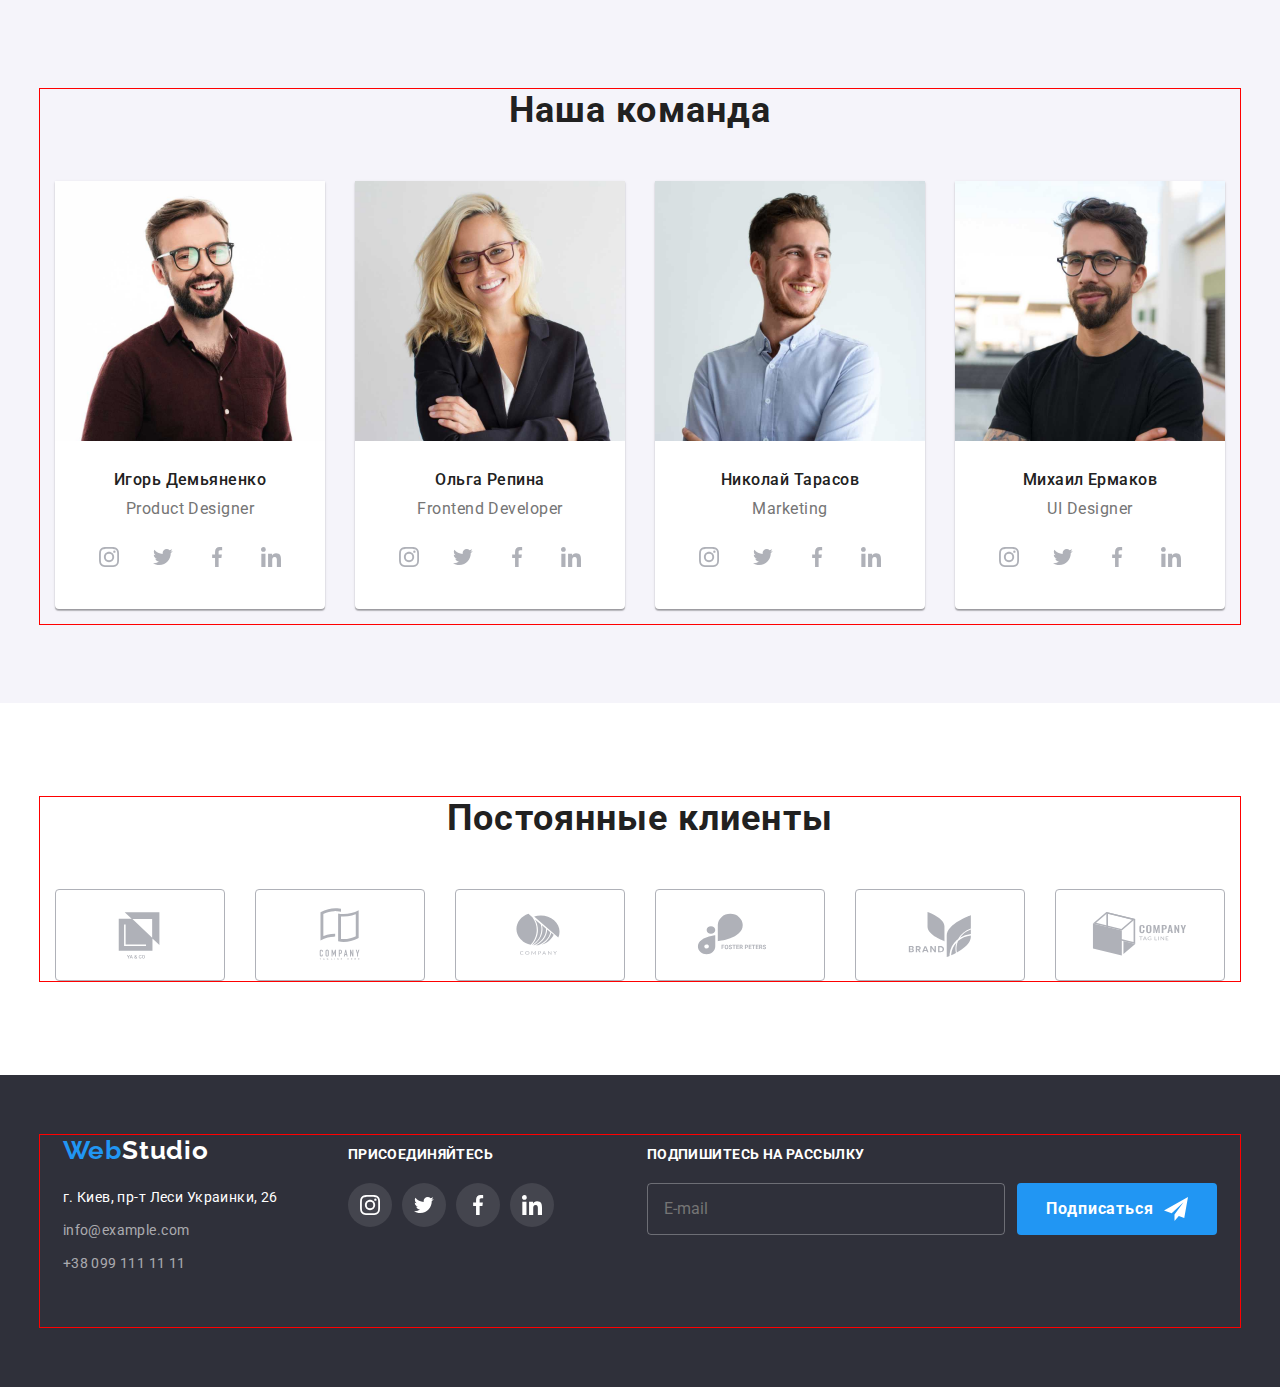
==== commit ebd98a4f: "dz8" ====
--- a/index.html
+++ b/index.html
@@ -44,7 +44,7 @@
         <ul class="contacts list">
           <li class="contacts__list">
             <a class="contacts__link link" href="mailto:info@devstudio.com"
-              ><svg class="contacts__icons" width="16px" height="12px">
+              ><svg class="contacts__icons contacts__icons--mail" width="14px" height="10px">
                 <use href="./images/svg/icons/icons.svg#icon-mail"></use></svg
               >info@devstudio.com</a
             >
@@ -52,7 +52,7 @@
 
           <li class="contacts__list">
             <a class="contacts__link link" href="tel:0961111111"
-              ><svg class="contacts__icons" width="10px" height="16px">
+              ><svg class="contacts__icons contacts__icons--tell" width="10px" height="14px">
                 <use href="./images/svg/icons/icons.svg#icon-smartphone"></use></svg
               >+380 96 111 11 11</a
             >
@@ -68,9 +68,11 @@
       <div class="mobile-menu" data-menu>
         <nav class="mobile-menu__nav">
           <ul class="mobile-menu__list list">
-            <li class="mobile-menu__item"><a href="" class="mobile-menu__link link">Студия</a></li>
             <li class="mobile-menu__item">
-              <a href="" class="mobile-menu__link link">Портфолио</a>
+              <a href="./index.html" class="mobile-menu__link link--current link">Студия</a>
+            </li>
+            <li class="mobile-menu__item">
+              <a href="./portfolio.html" class="mobile-menu__link link">Портфолио</a>
             </li>
             <li class="mobile-menu__item">
               <a href="" class="mobile-menu__link link">Контакты</a>
@@ -109,7 +111,7 @@
     </header>
     <main>
       <!-- Герой -->
-      <!-- <section class="hero">
+      <section class="hero">
         <div class="container hero-div">
           <h1 class="main-title">Эффективные решения для вашего бизнеса</h1>
           <button data-modal-open class="modal-btn" type="button">Заказать услугу</button>
@@ -172,7 +174,7 @@
             </div>
           </div>
         </div>
-      </section> -->
+      </section>
       <section class="section feature">
         <div class="container">
           <!-- Дополнительный -СЕКЦІЯ ОСОБЕНОСТИ- скрытый заголовок-->
@@ -428,7 +430,7 @@
         </div>
       </section>
       <!-- Постоянные клиенты -->
-      <!-- <section class="section">
+      <section class="section">
         <div class="container">
           <h2 class="title">Постоянные клиенты</h2>
           <ul class="icon-client-list list">
@@ -470,7 +472,7 @@
             </li>
           </ul>
         </div>
-      </section> -->
+      </section>
     </main>
     <footer class="footer">
       <div class="container div-footer">
--- a/css/main.min.css
+++ b/css/main.min.css
@@ -1,2 +1,2 @@
-:root{--main-font: 'Roboto', sans-serif;--secondary-font: 'Raleway', sans-serif;--accent-color: #2196f3;--one-color: #ffffff;--main-text-color: #212121;--main-text-color2: #757575;--background-button-color: #f5f4fa;--color-icons: #AFB1B8}h1,h2,h3,h4,p{margin:0}img{display:block;max-width:100%;height:auto}ul,li{margin:0;padding:0;list-style:none}a{text-decoration:none}.visually-hidden{position:absolute;width:1px;height:1px;margin:-1px;border:0;padding:0;white-space:nowrap;clip-path:inset(100%);clip:rect(0 0 0 0);overflow:hidden}body{font-family:var(--main-font)}.container{outline:1px solid red;padding:0 15px;margin-left:auto;margin-right:auto}@media screen and (min-width: 480px){.container{width:480px}}@media screen and (min-width: 768px){.container{width:768px}}@media screen and (min-width: 1200px){.container{width:1200px}}.section{padding-top:60px;padding-bottom:60px}@media screen and (min-width: 1200px){.section{padding-top:94px;padding-bottom:94px}}.section__title{padding-top:0}.title{margin-bottom:30px;font-weight:700;font-size:36px;line-height:1.17;text-align:center;letter-spacing:0.03em;color:var(--main-text-color)}@media screen and (min-width: 1200px){.title{margin-bottom:50px}}.modal-btn{width:100%;max-width:200px;min-width:50px;padding:9px 31px;margin:0 auto;display:flex;align-items:center;text-align:center;font-weight:700;font-size:16px;line-height:1.9;letter-spacing:0.06em;background-color:var(--accent-color);border:none;border-radius:4px;cursor:pointer;color:var(--one-color)}.modal-btn:hover,.modal-btn:focus{background-color:#188ce8}.link-team-icons{display:flex;justify-content:center;align-items:center;width:44px;height:44px;border-radius:50%;background-color:var(--one-color)}.link-team-icons{transition-property:background-color;transition-duration:250ms;transition-timing-function:cubic-bezier(0.4, 0, 0.2, 1)}.link-team-icons:hover,.link-team-icons:focus{background-color:var(--accent-color)}.icons-team{display:block;width:20px;height:20px;fill:var(--color-icons)}.link-team-icons:hover .icons-team,.link-team-icons:focus .icons-team{fill:var(--one-color)}.icon-team{transition-property:fill;transition-duration:250ms;transition-timing-function:cubic-bezier(0.4, 0, 0.2, 1)}.header{padding:10px 0;border-bottom:1px solid #ececec}@media screen and (min-width: 768px){.header{padding:0}}.header__container{display:flex;align-items:center}.logo,.menu{align-items:center}@media screen and (min-width: 1200px){.logo,.menu{display:flex}}.logo{display:inline-block;font-family:var(--secondary-font);font-weight:700;font-size:26px;line-height:1.19;letter-spacing:0.03em;color:var(--accent-color)}@media screen and (min-width: 768px){.logo{text-align:center}}@media screen and (min-width: 768px){.header-logo{margin-right:93px}}.logo__span{font-family:var(--secondary-font);font-weight:700;font-size:26px;line-height:1.19;letter-spacing:0.03em;color:#000000}.menu__item:not(:last-child){margin-right:50px}.menu__link{position:relative;padding-top:32px;padding-bottom:32px;display:block;font-weight:500;font-size:14px;line-height:1.15;letter-spacing:0.02em;color:var(--main-text-color);transition-property:color;transition-duration:250ms;transition-timing-function:cubic-bezier(0.4, 0, 0.2, 1)}.menu__link:hover,.menu__link:focus{color:var(--accent-color)}.menu__link--current{color:var(--accent-color)}.menu__link--current::after{content:'';display:block;position:absolute;bottom:-1px;width:100%;height:4px;border-radius:2px;background-color:var(--accent-color)}.header__nav{display:none}@media screen and (min-width: 768px){.header__nav{display:flex}}.contacts{display:none}@media screen and (min-width: 768px){.contacts{align-items:center;margin-left:auto;display:flex}}.contacts__list:not(:first-child){margin-left:50px}.contacts__link{display:inline-flex;align-items:center;font-weight:500;font-size:14px;line-height:1.15;letter-spacing:0.02em;color:var(--main-text-color2);transition-property:color;transition-duration:250ms;transition-timing-function:cubic-bezier(0.4, 0, 0.2, 1)}.contacts__link:hover,.contacts__link:focus{color:var(--accent-color)}.contacts__icons{fill:var(--main-text-color2);margin-right:10px;transition-property:fill;transition-duration:250ms;transition-timing-function:cubic-bezier(0.4, 0, 0.2, 1)}.contacts__link:hover .contacts__icons{fill:var(--accent-color)}.mobile-btn{position:relative;padding:0;margin:0;margin-left:auto;border:none;background-color:transparent;z-index:100}@media screen and (min-width: 768px){.mobile-btn{display:none}}.mobile-btn__close{opacity:0}.mobile-btn.is-open .mobile-btn__close{opacity:1}.mobile-btn.is-open .mobile-btn__open{opacity:0}.mobile-menu{display:flex;flex-direction:column;position:fixed;background-color:#fff;width:100vw;height:100vh;top:0;left:0;padding:48px 40px;z-index:20;transform:translateX(100%);transition:transform 250ms ease}.mobile-menu.is-open{transform:translateX(0)}.mobile-menu__item:not(:last-child){margin-bottom:32px}.mobile-menu__contacts{margin-bottom:64px;margin-top:auto}.mobile-menu__contact:not(:last-child){margin-bottom:32px}.mobile-menu__link{font-weight:500;font-size:40px;line-height:1.12;letter-spacing:0.02em;color:#212121}@media screen and (max-width: 479px){.mobile-menu__link{font-size:30px}}.mobile-menu__contact-link{font-weight:500;font-size:24px;line-height:1.17;letter-spacing:0.02em;color:#757575}.mobile-menu__contact-link--blue{font-size:34px;color:#2196f3}@media screen and (max-width: 479px){.mobile-menu__contact-link--blue{font-size:24px}}.mobile-menu_socials{display:flex;flex-wrap:wrap}.mobile-menu__social-item{display:flex}.mobile-menu__social-item:not(:last-child){margin-right:10px}@media screen and (max-width: 479px){.mobile-menu__social-item:not(:last-child){margin-right:5px}}.mobile-menu__social-item:not(:last-child)::after{content:'';width:1px;height:100%;margin-left:10px;background-color:rgba(33,33,33,0.2);display:block}@media screen and (max-width: 479px){.mobile-menu__social-item:not(:last-child)::after{margin-left:5px}}.mobile-menu__social-link{font-weight:500;font-size:18px;line-height:1.22;letter-spacing:0.02em;color:#2196f3}@media screen and (max-width: 479px){.mobile-menu__social-link{font-size:12px}}.hero{padding-top:200px;padding-bottom:200px;text-align:center;background:#2f303a;background-image:linear-gradient(to right, rgba(47,48,58,0.4), rgba(47,48,58,0.4)),url(../images/fon/Img-fon.jpg);max-width:1600px;margin-left:auto;margin-right:auto}.main-title{margin:0 auto;max-width:696px;margin-bottom:30px;font-weight:900;font-size:44px;line-height:1.36;text-align:center;letter-spacing:0.06em;text-transform:uppercase;color:var(--one-color)}.backdrop{position:fixed;z-index:20;top:0;left:0;width:100%;height:100%;background-color:rgba(0,0,0,0.2);opacity:1;visibility:visible;pointer-events:initial;transition-property:opacity, visibility;transition-duration:0.5s;transition-timing-function:cubic-bezier(0.165, 0.84, 0.44, 1)}.backdrop.is-hidden{opacity:0;visibility:hidden;pointer-events:none}.backdrop.is-hidden .modal{transform:translate(-50%, -50%) scale(0)}.modal{position:absolute;top:50%;left:50%;transform:translate(-50%, -50%) scale(1);transition:transform 0.5s ease-in-out;height:581px;width:528px;max-width:528px;background-color:var(--one-color);box-shadow:0px,1px,3px rgba(0,0,0,0.12),0px,1px,1px rgba(0,0,0,0.14),0px,2px,1px rgba(0,0,0,0.2);border-radius:4px}.close-modal-btn{position:absolute;display:flex;align-items:center;justify-content:center;top:8px;right:8px;width:33px;height:33px;border-radius:50%;cursor:pointer;background:var(--one-color);border:1px solid rgba(0,0,0,0.1)}.close-modal-btn:hover{fill:var(--accent-color)}.close-modal-icon{transition:fill 250ms cubic-bezier(0.4, 0, 0.2, 1)}.close-modal-icon:hover{fill:var(--accent-color)}.registration-form{display:flex;flex-direction:column;text-align:left;padding:40px}.modal-title{margin-bottom:12px;font-family:'Roboto';font-weight:700;font-size:20px;line-height:1.15;text-align:center;letter-spacing:0.03em;color:var(--main-text-color)}.form-label{position:relative;display:flex;flex-direction:column;margin-bottom:10px}.label-title{margin-bottom:4px;font-weight:400;font-size:12px;line-height:1.16;letter-spacing:0.01em;color:var(--main-text-color2)}.form-input{padding:11px 11px 11px 42px;transition:border 250ms cubic-bezier(0.4, 0, 0.2, 1);border:1px solid rgba(33,33,33,0.2);border-radius:4px;outline:transparent}.form-input:focus{border:1px solid var(--accent-color)}.form-icon{position:absolute;top:50%;left:12px;transition:fill 250ms cubic-bezier(0.4, 0, 0.2, 1)}.form-icon:focus{fill:var(--accent-color)}.form-input:focus+.form-icon{fill:var(--accent-color)}.form-label-textarea{position:relative;display:flex;flex-direction:column;margin-bottom:20px}.form-textarea{font-size:12px;line-height:1.16;letter-spacing:0.01em;color:rgba(117,117,117,0.5);width:100%;height:120px;padding:11px 16px 12px 16px;transition:border 250ms cubic-bezier(0.4, 0, 0.2, 1);border:1px solid rgba(33,33,33,0.2);border-radius:4px;outline:transparent;resize:none}.form-textarea:focus{border-color:var(--accent-color)}.form-textarea::placeholder{font-size:12px;line-height:1.16;letter-spacing:0.01em;color:rgba(117,117,117,0.5)}.checkbox-label{display:flex;align-items:center;justify-content:center;margin-bottom:30px;font-weight:400;font-size:14px;line-height:1.71;letter-spacing:0.03;color:var(--main-text-color2);cursor:pointer}.checkbox{position:absolute;width:1px;height:1px;margin:-1px;padding:0;overflow:hidden;border:0;clip:rect(0 0 0 0);transition:border 250ms cubic-bezier(0.4, 0, 0.2, 1)}.check{display:flex;align-items:center;justify-content:center;margin-right:7px;border:2px solid var(--main-text-color);border-radius:2px;transition:border 250ms cubic-bezier(0.4, 0, 0.2, 1)}.checkbox:checked+.check{border-color:var(--accent-color);background-color:var(--accent-color)}.palicy-link{font-family:'Roboto';font-size:14px;line-height:1.71;color:var(--accent-color)}.registration-btn{margin:auto;width:200px;height:50px;padding:10px 25px;font-weight:700;font-size:16px;line-height:1.87;letter-spacing:0.06em;border-radius:4px;color:var(--one-color);background-color:var(--accent-color);border:none;cursor:pointer}.section-title-list-features{margin-bottom:50px}@media screen and (min-width: 768px){.feature-list{display:flex;flex-wrap:wrap;gap:30px}}@media screen and (min-width: 1200px){.feature-list{align-items:center}}@media screen and (max-width: 767.98px){.feature-subheadings{margin-bottom:30px}}@media screen and (min-width: 768px){.feature-subheadings{flex-basis:calc((100% - 30px) / 2)}}@media screen and (min-width: 1200px){.feature-subheadings{flex-basis:calc((100% - 90px) / 4)}}.feature-div-icons{display:flex;align-items:center;justify-content:center;margin-bottom:30px;background-color:var(--background-button-color);border-radius:4px;height:120px}.feature-subheadings-list{margin-bottom:10px;font-weight:700;font-size:14px;line-height:1.15;letter-spacing:0.03em;text-transform:uppercase;color:var(--main-text-color)}@media screen and (max-width: 767.98px){.feature-subheadings-list{text-align:center}}.descriptions{font-size:14px;line-height:1.71;letter-spacing:0.03em;color:var(--main-text-color2)}.promo{display:none}@media screen and (min-width: 1200px){.promo{padding-top:0;display:block}}.promo__list{display:flex;margin-right:-30px}.promo__item{position:relative;margin-right:30px;width:370px}.promo__text{position:absolute;bottom:0;left:0;width:100%;padding:27px 80px;font-weight:700;font-size:14px;line-height:1.14;text-align:center;letter-spacing:0.03em;text-transform:uppercase;color:var(--one-color);background-color:rgba(47,48,58,0.8)}.section-title-team{background:var(--background-button-color)}@media screen and (min-width: 768px){.employees-list{display:flex;flex-wrap:wrap;margin:-15px}}.employees-list-item{text-align:center;background:var(--one-color);background-color:#ffffff;box-shadow:0px 1px 3px rgba(0,0,0,0.12),0px 1px 1px rgba(0,0,0,0.14),0px 2px 1px rgba(0,0,0,0.2);border-radius:0px 0px 4px 4px}@media screen and (max-width: 767.98px){.employees-list-item{margin-bottom:30px}.employees-list-item:last-child{margin-bottom:0}}@media screen and (min-width: 768px){.employees-list-item{display:flex;flex-direction:column;align-items:center;width:354px;margin:15px}}@media screen and (min-width: 1200px){.employees-list-item{width:270px}}.div-list-item{padding-top:30px;padding-bottom:30px;text-align:center;letter-spacing:0.03em}.employees-list-name{margin:auto;margin-bottom:10px;font-weight:500;font-size:16px;line-height:1.18;letter-spacing:0.03em;color:var(--main-text-color)}.employees-list-position{margin-bottom:16px;text-align:center;font-size:16px;line-height:1.18;letter-spacing:0.03em;color:var(--main-text-color2)}.team-list-icons{display:flex;justify-content:center}.member-team-icons{margin-right:10px}.member-team-icons:last-child{margin-right:0px}.icon-client-list{display:flex;gap:30px}@media screen and (max-width: 767.98px){.icon-client-list{flex-wrap:wrap}}@media screen and (min-width: 768px){.icon-client-list{flex-wrap:wrap;justify-content:center}}@media screen and (min-width: 1200px){.icon-client-list{flex-wrap:nowrap;align-items:center;justify-content:center}}.icon-client-link{display:flex;justify-content:center;align-items:center;height:92px;border:1px solid var(--color-icons);border-radius:4px;fill:var(--color-icons)}.icon-client-link{transition-property:border-color;transition-duration:250ms;transition-timing-function:cubic-bezier(0.4, 0, 0.2, 1)}.icon-client-link:hover{border-color:var(--accent-color)}.icon-client-item{flex-basis:calc((100% - 30px) / 2)}@media screen and (min-width: 768px){.icon-client-item{flex-basis:calc((100% - 60px) / 3)}}.icon-client-item:last-child{margin-right:0px}.icon-client-link:hover .icon-client,.icon-client-link:focus .icon-client{fill:var(--accent-color)}.icon-client{transition-property:fill;transition-duration:250ms;transition-timing-function:cubic-bezier(0.4, 0, 0.2, 1)}.portfolio{padding-top:94px;padding-bottom:94px}.section-list-button{margin-top:0;padding-left:0;margin-right:-8px}.div-portfolio-list{display:flex;justify-content:center;margin-bottom:50px}.section-list-btn{margin-right:8px}.modal-button{padding:6px 22px;margin:0 auto;font-family:inherit;font-weight:500;font-size:16px;line-height:1.6;text-align:center;letter-spacing:0.03em;color:var(--main-text-color);border-radius:4px;cursor:pointer;background-color:var(--background-button-color);border:none}.modal-button:hover,.modal-button:focus{background-color:var(--accent-color);color:var(--one-color);box-shadow:0px 3px 1px rgba(0,0,0,0.1),0px 1px 2px rgba(0,0,0,0.08),0px 2px 2px rgba(0,0,0,0.12)}.modal-button{transition-property:color, background-color, box-shadow;transition-duration:250ms;transition-timing-function:cubic-bezier(0.4, 0, 0.2, 1)}.portfolio-list{background:var(--one-color)}.portfolio-list{display:flex;flex-wrap:wrap}.employees-list-ptojekt{margin-right:30px;margin-bottom:30px;width:370px}.employees-list-ptojekt:nth-child(3n){margin-right:0}.employees-list-ptojekt:nth-last-child(-n+3){margin-bottom:0}.hover-link{display:block}.hover-link{transition-property:box-shadow;transition-duration:250ms;transition-timing-function:cubic-bezier(0.4, 0, 0.2, 1)}.hover-link:hover,.hover-link:focus{box-shadow:0px 1px 1px rgba(0,0,0,0.12),0px 4px 4px rgba(0,0,0,0.06),1px 4px 6px rgba(0,0,0,0.16)}.employees-deskr{position:relative;overflow:hidden}.employees-text{position:absolute;top:0;left:0;opacity:0;margin-top:0;margin-bottom:0;padding:63px 24px;height:100%;font-size:18px;line-height:1.56;color:var(--background-button-color);background-color:rgba(33,150,243,0.9);transform:translateY(100%)}.hover-link:hover .employees-text{transform:translateY(0);opacity:0.9;transition:250ms;animation-timing-function:cubic-bezier(0.4, 0, 0.2, 1)}.div-list-work{padding:20px 24px;border-right:1px solid #ececec;border-bottom:1px solid #ececec;border-left:1px solid #ececec}.employees-list-name-portfolio{margin-bottom:4px;font-weight:700;font-size:18px;line-height:2;letter-spacing:0.06em;color:var(--main-text-color)}.employees-list-position-div{width:322px;font-size:16px;line-height:1.18;letter-spacing:0.03em;color:var(--main-text-color2)}.footer{padding-top:60px;padding-bottom:60px;background:#2f303a}.div-footer{text-align:center}@media screen and (min-width: 768px){.div-footer{display:flex;justify-content:center;flex-wrap:wrap}}@media screen and (min-width: 1200px){.div-footer{flex-wrap:nowrap;text-align:start;align-items:baseline}}@media screen and (min-width: 480px){.footer-left{align-items:center;justify-content:center}}@media screen and (min-width: 768px){.footer-left{margin-right:165px}}@media screen and (min-width: 1200px){.footer-left{margin-right:70px}}.logo-footer{display:inline-block;margin-bottom:20px;text-align:center}.logo-span-footer{font-family:var(--secondary-font);font-weight:700;font-size:26px;line-height:1.19;letter-spacing:0.03em;color:var(--one-color)}.address{margin-bottom:60px;font-style:normal}.contact-info{font-size:14px;line-height:1.71;letter-spacing:0.03em;color:var(--one-color)}.contact-info-list{margin-bottom:-9px}.contact-info-list-item{margin-bottom:9px}.contact-info-list-link{font-size:14px;line-height:1.71;letter-spacing:0.03em;color:rgba(255,255,255,0.6)}.footer .link-team-icons{background-color:rgba(255,255,255,0.1)}.footer .link-team-icons:hover{background-color:var(--accent-color)}.footer .link-team-icons:focus{background-color:var(--accent-color)}.footer .icons-team{fill:var(--one-color)}.footer-right{margin-bottom:60px}@media screen and (min-width: 1200px){.footer-right{margin-right:93px}}.footer-h2{text-align:center;font-weight:700;font-size:14px;line-height:1.14;letter-spacing:0.03em;text-transform:uppercase;color:#ffffff;margin-bottom:20px}@media screen and (min-width: 1200px){.footer-h2{text-align:start}}.subscribe-text{margin-bottom:20px;font-family:'Roboto';font-weight:700;font-size:14px;line-height:1.14;letter-spacing:0.03em;text-transform:uppercase;color:var(--one-color)}@media screen and (min-width: 1200px){.footer-input{display:flex}}.subscribe-input{margin-bottom:20px;width:100%;padding:15px 16px;margin-right:12px;background-color:transparent;border:1px solid rgba(255,255,255,0.3);border-radius:4px;color:#ffffff}@media screen and (min-width: 768px){.subscribe-input{width:450px}}@media screen and (min-width: 1200px){.subscribe-input{margin-bottom:0;width:358px}}.footer-subscribe-btn{margin-left:auto;margin-right:auto;padding:10px 28px;display:flex;align-items:center;font-family:'Roboto';font-weight:700;font-size:16px;line-height:1.9;letter-spacing:0.06em;color:var(--one-color);background-color:var(--accent-color);border-radius:4px;border:1px solid transparent;cursor:pointer;transition:box-shadow 250ms cubic-bezier(0.4, 0, 0.2, 1)}@media screen and (min-width: 1200px){.footer-subscribe-btn{margin-left:0;margin-right:0}}.telegram-icon{margin-left:10px;fill:var(--one-color)}
+:root{--main-font: 'Roboto', sans-serif;--secondary-font: 'Raleway', sans-serif;--accent-color: #2196f3;--one-color: #ffffff;--main-text-color: #212121;--main-text-color2: #757575;--background-button-color: #f5f4fa;--color-icons: #AFB1B8}h1,h2,h3,h4,p{margin:0}img{display:block;max-width:100%;height:auto}ul,li{margin:0;padding:0;list-style:none}a{text-decoration:none}.visually-hidden{position:absolute;width:1px;height:1px;margin:-1px;border:0;padding:0;white-space:nowrap;clip-path:inset(100%);clip:rect(0 0 0 0);overflow:hidden}body{font-family:var(--main-font)}body.no-scroll{overflow:hidden}.container{outline:1px solid red;padding:0 15px;margin-left:auto;margin-right:auto}@media screen and (min-width: 480px){.container{width:480px}}@media screen and (min-width: 768px){.container{width:768px}}@media screen and (min-width: 1200px){.container{width:1200px}}.section{padding-top:60px;padding-bottom:60px}@media screen and (min-width: 1200px){.section{padding-top:94px;padding-bottom:94px}}.section__title{padding-top:0}.title{margin-bottom:30px;font-weight:700;font-size:36px;line-height:1.17;text-align:center;letter-spacing:0.03em;color:var(--main-text-color)}@media screen and (min-width: 1200px){.title{margin-bottom:50px}}.modal-btn{width:100%;max-width:200px;min-width:50px;padding:9px 31px;margin:0 auto;display:flex;align-items:center;text-align:center;font-weight:700;font-size:16px;line-height:1.9;letter-spacing:0.06em;background-color:var(--accent-color);border:none;border-radius:4px;cursor:pointer;color:var(--one-color)}.modal-btn:hover,.modal-btn:focus{background-color:#188ce8}.link-team-icons{display:flex;justify-content:center;align-items:center;width:44px;height:44px;border-radius:50%;background-color:var(--one-color)}.link-team-icons{transition-property:background-color;transition-duration:250ms;transition-timing-function:cubic-bezier(0.4, 0, 0.2, 1)}.link-team-icons:hover,.link-team-icons:focus{background-color:var(--accent-color)}.icons-team{display:block;width:20px;height:20px;fill:var(--color-icons)}.link-team-icons:hover .icons-team,.link-team-icons:focus .icons-team{fill:var(--one-color)}.icon-team{transition-property:fill;transition-duration:250ms;transition-timing-function:cubic-bezier(0.4, 0, 0.2, 1)}.header{padding:10px 0;border-bottom:1px solid #ececec}@media screen and (min-width: 768px){.header{padding:0}}.header__container{display:flex;align-items:center}.logo,.menu{align-items:center}@media screen and (min-width: 1200px){.logo,.menu{display:flex}}@media screen and (min-width: 768px){.menu{display:flex}}.logo{display:inline-block;font-family:var(--secondary-font);font-weight:700;font-size:26px;line-height:1.19;letter-spacing:0.03em;color:var(--accent-color)}@media screen and (min-width: 768px){.logo{text-align:center}}@media screen and (min-width: 768px){.header-logo{margin-right:88px}}@media screen and (min-width: 1200px){.header-logo{margin-right:93px}}.logo__span{font-family:var(--secondary-font);font-weight:700;font-size:26px;line-height:1.19;letter-spacing:0.03em;color:#000000}.menu__item:not(:last-child){margin-right:50px}.menu__link{position:relative;padding-top:32px;padding-bottom:32px;display:block;font-weight:500;font-size:14px;line-height:1.15;letter-spacing:0.02em;color:var(--main-text-color);transition-property:color;transition-duration:250ms;transition-timing-function:cubic-bezier(0.4, 0, 0.2, 1)}.menu__link:hover,.menu__link:focus{color:var(--accent-color)}.menu__link--current{color:var(--accent-color)}.menu__link--current::after{content:'';display:block;position:absolute;bottom:-1px;width:100%;height:4px;border-radius:2px;background-color:var(--accent-color)}.header__nav{display:none}@media screen and (min-width: 768px){.header__nav{display:flex}}.contacts{display:none}@media screen and (min-width: 768px){.contacts{margin-left:auto;display:flex;flex-direction:column;gap:10px}}@media screen and (min-width: 1200px){.contacts{flex-direction:row;align-items:center;gap:50px}}.contacts__link{display:inline-flex;align-items:center;font-weight:500;font-size:12px;line-height:1.17;letter-spacing:0.02em;color:var(--main-text-color2);transition-property:color;transition-duration:250ms;transition-timing-function:cubic-bezier(0.4, 0, 0.2, 1)}.contacts__link:hover,.contacts__link:focus{color:var(--accent-color)}@media screen and (min-width: 1200px){.contacts__link{font-size:14px;line-height:1.14}}.contacts__icons{fill:var(--main-text-color2);margin-right:10px;transition-property:fill;transition-duration:250ms;transition-timing-function:cubic-bezier(0.4, 0, 0.2, 1)}.contacts__link:hover .contacts__icons{fill:var(--accent-color)}@media screen and (min-width: 1200px){.contacts__icons--mail{width:16px;height:12px}.contacts__icons--tell{width:10px;height:16px}}.mobile-btn{position:relative;padding:0;margin:0;margin-left:auto;border:none;background-color:transparent;z-index:100}@media screen and (min-width: 768px){.mobile-btn{display:none}}.mobile-btn:hover .mobile-btn__icon,.mobile-btn:focus .mobile-btn__icon{fill:#2196f3}.mobile-btn__close{opacity:0}.mobile-btn.is-open .mobile-btn__close{opacity:1}.mobile-btn.is-open .mobile-btn__open{opacity:0}.mobile-menu{display:flex;flex-direction:column;position:fixed;background-color:#fff;width:100vw;height:100vh;top:0;left:0;padding:48px 40px;z-index:20;transform:translateX(100%);transition:transform 250ms ease}.mobile-menu.is-open{transform:translateX(0)}.mobile-menu__item:not(:last-child){margin-bottom:32px}.mobile-menu__contacts{margin-bottom:64px;margin-top:auto}.mobile-menu__contact:not(:last-child){margin-bottom:32px}.mobile-menu__link{font-weight:500;font-size:40px;line-height:1.12;letter-spacing:0.02em;color:#212121}@media screen and (max-width: 479px){.mobile-menu__link{font-size:30px}}.link--current{color:var(--accent-color)}.mobile-menu__contact-link{font-weight:500;font-size:24px;line-height:1.17;letter-spacing:0.02em;color:#757575}.mobile-menu__contact-link--blue{font-size:34px;color:#2196f3}@media screen and (max-width: 479px){.mobile-menu__contact-link--blue{font-size:24px}}.mobile-menu_socials{display:flex;flex-wrap:wrap}.mobile-menu__social-item{display:flex}.mobile-menu__social-item:not(:last-child){margin-right:10px}@media screen and (max-width: 479px){.mobile-menu__social-item:not(:last-child){margin-right:5px}}.mobile-menu__social-item:not(:last-child)::after{content:'';width:1px;height:100%;margin-left:10px;background-color:rgba(33,33,33,0.2);display:block}@media screen and (max-width: 479px){.mobile-menu__social-item:not(:last-child)::after{margin-left:5px}}.mobile-menu__social-link{font-weight:500;font-size:18px;line-height:1.22;letter-spacing:0.02em;color:#2196f3}@media screen and (max-width: 479px){.mobile-menu__social-link{font-size:12px}}.hero{padding-top:118px;padding-bottom:118px;text-align:center;background:#2f303a;background-image:linear-gradient(to right, rgba(47,48,58,0.4), rgba(47,48,58,0.4)),url(../images/fon/Img-fon.jpg);max-width:1600px;margin-left:auto;margin-right:auto}@media screen and (min-width: 1200px){.hero{padding-top:200px;padding-bottom:200px}}.main-title{margin:0 auto;max-width:360px;margin-bottom:30px;font-size:26px;font-weight:900;line-height:1.36;text-align:center;letter-spacing:0.06em;text-transform:uppercase;color:var(--one-color)}@media screen and (min-width: 1200px){.main-title{font-size:44px;max-width:696px}}.backdrop{overflow-y:scroll;position:fixed;z-index:1000;top:0;left:0;width:100%;height:100%;background-color:rgba(0,0,0,0.2);opacity:1;visibility:visible;pointer-events:initial;transition-property:opacity, visibility;transition-duration:0.5s;transition-timing-function:cubic-bezier(0.165, 0.84, 0.44, 1)}@media screen and (min-width: 480px){.backdrop{overflow-y:auto}}.backdrop.is-hidden{opacity:0;visibility:hidden;pointer-events:none}.backdrop.is-hidden .modal{transform:translate(-50%, -50%) scale(0)}.modal{transform:translate(-50%, -45%) scale(1);padding:40px;position:absolute;top:50%;left:50%;transition:transform 0.5s ease-in-out;width:100%;max-width:450px;background-color:var(--one-color);box-shadow:0px,1px,3px rgba(0,0,0,0.12),0px,1px,1px rgba(0,0,0,0.14),0px,2px,1px rgba(0,0,0,0.2);border-radius:4px}@media screen and (min-width: 480px){.modal{transform:translate(-50%, -50%) scale(1)}}@media screen and (min-width: 1200px){.modal{max-width:528px}}.close-modal-btn{position:absolute;display:flex;align-items:center;justify-content:center;top:8px;right:8px;width:33px;height:33px;border-radius:50%;cursor:pointer;background:var(--one-color);border:1px solid rgba(0,0,0,0.1)}.close-modal-btn:hover{fill:var(--accent-color)}.close-modal-icon{transition:fill 250ms cubic-bezier(0.4, 0, 0.2, 1)}.close-modal-icon:hover{fill:var(--accent-color)}.registration-form{display:flex;flex-direction:column;text-align:left}.modal-title{margin-bottom:12px;font-family:'Roboto';font-weight:700;font-size:20px;line-height:1.15;text-align:center;letter-spacing:0.03em;color:var(--main-text-color)}.form-label{position:relative;display:flex;flex-direction:column;margin-bottom:10px}.label-title{margin-bottom:4px;font-weight:400;font-size:12px;line-height:1.16;letter-spacing:0.01em;color:var(--main-text-color2)}.form-input{padding:11px 11px 11px 42px;transition:border 250ms cubic-bezier(0.4, 0, 0.2, 1);border:1px solid rgba(33,33,33,0.2);border-radius:4px;outline:transparent}.form-input:focus{border:1px solid var(--accent-color)}.form-icon{position:absolute;top:50%;left:12px;transition:fill 250ms cubic-bezier(0.4, 0, 0.2, 1)}.form-icon:focus{fill:var(--accent-color)}.form-input:focus+.form-icon{fill:var(--accent-color)}.form-label-textarea{position:relative;display:flex;flex-direction:column;margin-bottom:20px}.form-textarea{font-size:12px;line-height:1.16;letter-spacing:0.01em;color:rgba(117,117,117,0.5);width:100%;height:120px;padding:11px 16px 12px 16px;transition:border 250ms cubic-bezier(0.4, 0, 0.2, 1);border:1px solid rgba(33,33,33,0.2);border-radius:4px;outline:transparent;resize:none}.form-textarea:focus{border-color:var(--accent-color)}.form-textarea::placeholder{font-size:12px;line-height:1.16;letter-spacing:0.01em;color:rgba(117,117,117,0.5)}.checkbox-label{display:flex;justify-content:space-around;align-items:center;margin-bottom:30px;font-weight:400;font-size:12px;line-height:1.16;letter-spacing:0.03;color:var(--main-text-color2);cursor:pointer}@media screen and (min-width: 1200px){.checkbox-label{font-size:14px;justify-content:center}}.checkbox{position:absolute;width:1px;height:1px;margin:-1px;padding:0;overflow:hidden;border:0;clip:rect(0 0 0 0);transition:border 250ms cubic-bezier(0.4, 0, 0.2, 1)}.check{display:flex;align-items:center;justify-content:center;margin-right:7px;border:2px solid var(--main-text-color);border-radius:2px;transition:border 250ms cubic-bezier(0.4, 0, 0.2, 1)}.checkbox:checked+.check{border-color:var(--accent-color);background-color:var(--accent-color)}.palicy-link{font-family:'Roboto';font-size:12px;line-height:1.16;color:var(--accent-color)}@media screen and (min-width: 1200px){.palicy-link{font-size:14px}}.registration-btn{margin:auto;width:200px;height:50px;padding:10px 25px;font-weight:700;font-size:16px;line-height:1.87;letter-spacing:0.06em;border-radius:4px;color:var(--one-color);background-color:var(--accent-color);border:none;cursor:pointer}.section-title-list-features{margin-bottom:50px}@media screen and (min-width: 768px){.feature-list{display:flex;flex-wrap:wrap;gap:30px}}@media screen and (min-width: 1200px){.feature-list{align-items:center}}@media screen and (max-width: 767.98px){.feature-subheadings{margin-bottom:30px}.feature-subheadings:last-child{margin-bottom:0}}@media screen and (min-width: 768px){.feature-subheadings{flex-basis:calc((100% - 30px) / 2)}}@media screen and (min-width: 1200px){.feature-subheadings{flex-basis:calc((100% - 90px) / 4)}}.feature-div-icons{display:flex;align-items:center;justify-content:center;margin-bottom:30px;background-color:var(--background-button-color);border-radius:4px;height:120px}.feature-subheadings-list{margin-bottom:10px;font-weight:700;font-size:14px;line-height:1.15;letter-spacing:0.03em;text-transform:uppercase;color:var(--main-text-color)}@media screen and (max-width: 767.98px){.feature-subheadings-list{text-align:center}}.descriptions{font-size:14px;line-height:1.71;letter-spacing:0.03em;color:var(--main-text-color2)}.promo{display:none}@media screen and (min-width: 1200px){.promo{padding-top:0;display:block}}.promo__list{display:flex;margin-right:-30px}.promo__item{position:relative;margin-right:30px;width:370px}.promo__text{position:absolute;bottom:0;left:0;width:100%;padding:27px 80px;font-weight:700;font-size:14px;line-height:1.14;text-align:center;letter-spacing:0.03em;text-transform:uppercase;color:var(--one-color);background-color:rgba(47,48,58,0.8)}.section-title-team{background:var(--background-button-color)}@media screen and (min-width: 768px){.employees-list{display:flex;flex-wrap:wrap;margin:-15px}}.employees-list-item{text-align:center;background:var(--one-color);background-color:#ffffff;box-shadow:0px 1px 3px rgba(0,0,0,0.12),0px 1px 1px rgba(0,0,0,0.14),0px 2px 1px rgba(0,0,0,0.2);border-radius:0px 0px 4px 4px}@media screen and (max-width: 767.98px){.employees-list-item{margin-bottom:30px}.employees-list-item:last-child{margin-bottom:0}}@media screen and (min-width: 768px){.employees-list-item{display:flex;flex-direction:column;align-items:center;width:354px;margin:15px}}@media screen and (min-width: 1200px){.employees-list-item{width:270px}}.div-list-item{padding-top:30px;padding-bottom:30px;text-align:center;letter-spacing:0.03em}.employees-list-name{margin:auto;margin-bottom:10px;font-weight:500;font-size:16px;line-height:1.18;letter-spacing:0.03em;color:var(--main-text-color)}.employees-list-position{margin-bottom:16px;text-align:center;font-size:16px;line-height:1.18;letter-spacing:0.03em;color:var(--main-text-color2)}.team-list-icons{display:flex;justify-content:center}.member-team-icons{margin-right:10px}.member-team-icons:last-child{margin-right:0px}.icon-client-list{display:flex;gap:30px}@media screen and (max-width: 767.98px){.icon-client-list{flex-wrap:wrap}}@media screen and (min-width: 768px){.icon-client-list{flex-wrap:wrap;justify-content:center}}@media screen and (min-width: 1200px){.icon-client-list{flex-wrap:nowrap;align-items:center;justify-content:center}}.icon-client-link{display:flex;justify-content:center;align-items:center;height:92px;border:1px solid var(--color-icons);border-radius:4px;fill:var(--color-icons)}.icon-client-link{transition-property:border-color;transition-duration:250ms;transition-timing-function:cubic-bezier(0.4, 0, 0.2, 1)}.icon-client-link:hover{border-color:var(--accent-color)}.icon-client-item{flex-basis:calc((100% - 30px) / 2)}@media screen and (min-width: 768px){.icon-client-item{flex-basis:calc((100% - 60px) / 3)}}.icon-client-item:last-child{margin-right:0px}.icon-client-link:hover .icon-client,.icon-client-link:focus .icon-client{fill:var(--accent-color)}.icon-client{transition-property:fill;transition-duration:250ms;transition-timing-function:cubic-bezier(0.4, 0, 0.2, 1)}.div-portfolio-list{margin:-8px -4px;display:flex;justify-content:flex-start;flex-wrap:wrap;margin-bottom:40px}@media screen and (min-width: 768px){.div-portfolio-list{justify-content:center;flex-wrap:nowrap;margin-bottom:30px}}@media screen and (min-width: 1200px){.div-portfolio-list{margin-bottom:50px}}.section-list-btn{margin:8px 4px}.modal-button{padding:6px 22px;margin:0 auto;font-family:inherit;font-weight:500;font-size:16px;line-height:1.6;text-align:center;letter-spacing:0.03em;color:var(--main-text-color);border-radius:4px;cursor:pointer;background-color:var(--background-button-color);border:none}.modal-button:hover,.modal-button:focus{background-color:var(--accent-color);color:var(--one-color);box-shadow:0px 3px 1px rgba(0,0,0,0.1),0px 1px 2px rgba(0,0,0,0.08),0px 2px 2px rgba(0,0,0,0.12)}.modal-button{transition-property:color, background-color, box-shadow;transition-duration:250ms;transition-timing-function:cubic-bezier(0.4, 0, 0.2, 1)}.portfolio-list{background:var(--one-color)}.portfolio-list{gap:30px;display:flex;flex-wrap:wrap}.employees-list-ptojekt{display:flex;flex-basis:100%}@media screen and (min-width: 768px){.employees-list-ptojekt{flex-basis:calc((100% - 30px) / 2)}}@media screen and (min-width: 1200px){.employees-list-ptojekt{flex-basis:calc((100% - 60px) / 3)}}.hover-link{flex-direction:column;display:flex}.hover-link{transition-property:box-shadow;transition-duration:250ms;transition-timing-function:cubic-bezier(0.4, 0, 0.2, 1)}.hover-link:hover,.hover-link:focus{box-shadow:0px 1px 1px rgba(0,0,0,0.12),0px 4px 4px rgba(0,0,0,0.06),1px 4px 6px rgba(0,0,0,0.16)}.employees-deskr{position:relative;overflow:hidden}.employees-text{position:absolute;top:0;left:0;opacity:0;margin-top:0;margin-bottom:0;padding:63px 24px;height:100%;font-size:14px;line-height:1.56;color:var(--background-button-color);background-color:rgba(33,150,243,0.9);transform:translateY(100%)}@media screen and (min-width: 480px){.employees-text{font-size:18px}}.hover-link:hover .employees-text{transform:translateY(0);opacity:0.9;transition:250ms;animation-timing-function:cubic-bezier(0.4, 0, 0.2, 1)}.div-list-work{flex-grow:1;padding:20px 24px;border-right:1px solid #ececec;border-bottom:1px solid #ececec;border-left:1px solid #ececec}.employees-list-name-portfolio{margin-bottom:4px;font-weight:700;font-size:18px;line-height:2;letter-spacing:0.06em;color:var(--main-text-color)}.employees-list-position-div{font-size:16px;line-height:1.18;letter-spacing:0.03em;color:var(--main-text-color2)}.footer{padding-top:60px;padding-bottom:60px;background:#2f303a}.div-footer{text-align:center}@media screen and (min-width: 768px){.div-footer{display:flex;justify-content:center;flex-wrap:wrap}}@media screen and (min-width: 1200px){.div-footer{flex-wrap:nowrap;text-align:start;align-items:baseline}}@media screen and (min-width: 480px){.footer-left{align-items:center;justify-content:center}}@media screen and (min-width: 768px){.footer-left{margin-right:165px}}@media screen and (min-width: 1200px){.footer-left{margin-right:70px}}.logo-footer{display:inline-block;margin-bottom:20px;text-align:center}.logo-span-footer{font-family:var(--secondary-font);font-weight:700;font-size:26px;line-height:1.19;letter-spacing:0.03em;color:var(--one-color)}.address{margin-bottom:60px;font-style:normal}.contact-info{font-size:14px;line-height:1.71;letter-spacing:0.03em;color:var(--one-color)}.contact-info-list{margin-bottom:-9px}.contact-info-list-item{margin-bottom:9px}.contact-info-list-link{font-size:14px;line-height:1.71;letter-spacing:0.03em;color:rgba(255,255,255,0.6)}.footer .link-team-icons{background-color:rgba(255,255,255,0.1)}.footer .link-team-icons:hover{background-color:var(--accent-color)}.footer .link-team-icons:focus{background-color:var(--accent-color)}.footer .icons-team{fill:var(--one-color)}.footer-right{margin-bottom:60px}@media screen and (min-width: 1200px){.footer-right{margin-right:93px}}.footer-h2{text-align:center;font-weight:700;font-size:14px;line-height:1.14;letter-spacing:0.03em;text-transform:uppercase;color:#ffffff;margin-bottom:20px}@media screen and (min-width: 1200px){.footer-h2{text-align:start}}.subscribe-text{margin-bottom:20px;font-family:'Roboto';font-weight:700;font-size:14px;line-height:1.14;letter-spacing:0.03em;text-transform:uppercase;color:var(--one-color)}@media screen and (min-width: 1200px){.footer-input{display:flex}}.subscribe-input{margin-bottom:20px;width:100%;padding:15px 16px;margin-right:12px;background-color:transparent;border:1px solid rgba(255,255,255,0.3);border-radius:4px;color:#ffffff}@media screen and (min-width: 768px){.subscribe-input{width:450px}}@media screen and (min-width: 1200px){.subscribe-input{margin-bottom:0;width:358px}}.footer-subscribe-btn{margin-left:auto;margin-right:auto;padding:10px 28px;display:flex;align-items:center;font-family:'Roboto';font-weight:700;font-size:16px;line-height:1.9;letter-spacing:0.06em;color:var(--one-color);background-color:var(--accent-color);border-radius:4px;border:1px solid transparent;cursor:pointer;transition:box-shadow 250ms cubic-bezier(0.4, 0, 0.2, 1)}@media screen and (min-width: 1200px){.footer-subscribe-btn{margin-left:0;margin-right:0}}.telegram-icon{margin-left:10px;fill:var(--one-color)}
 /*# sourceMappingURL=main.min.css.map */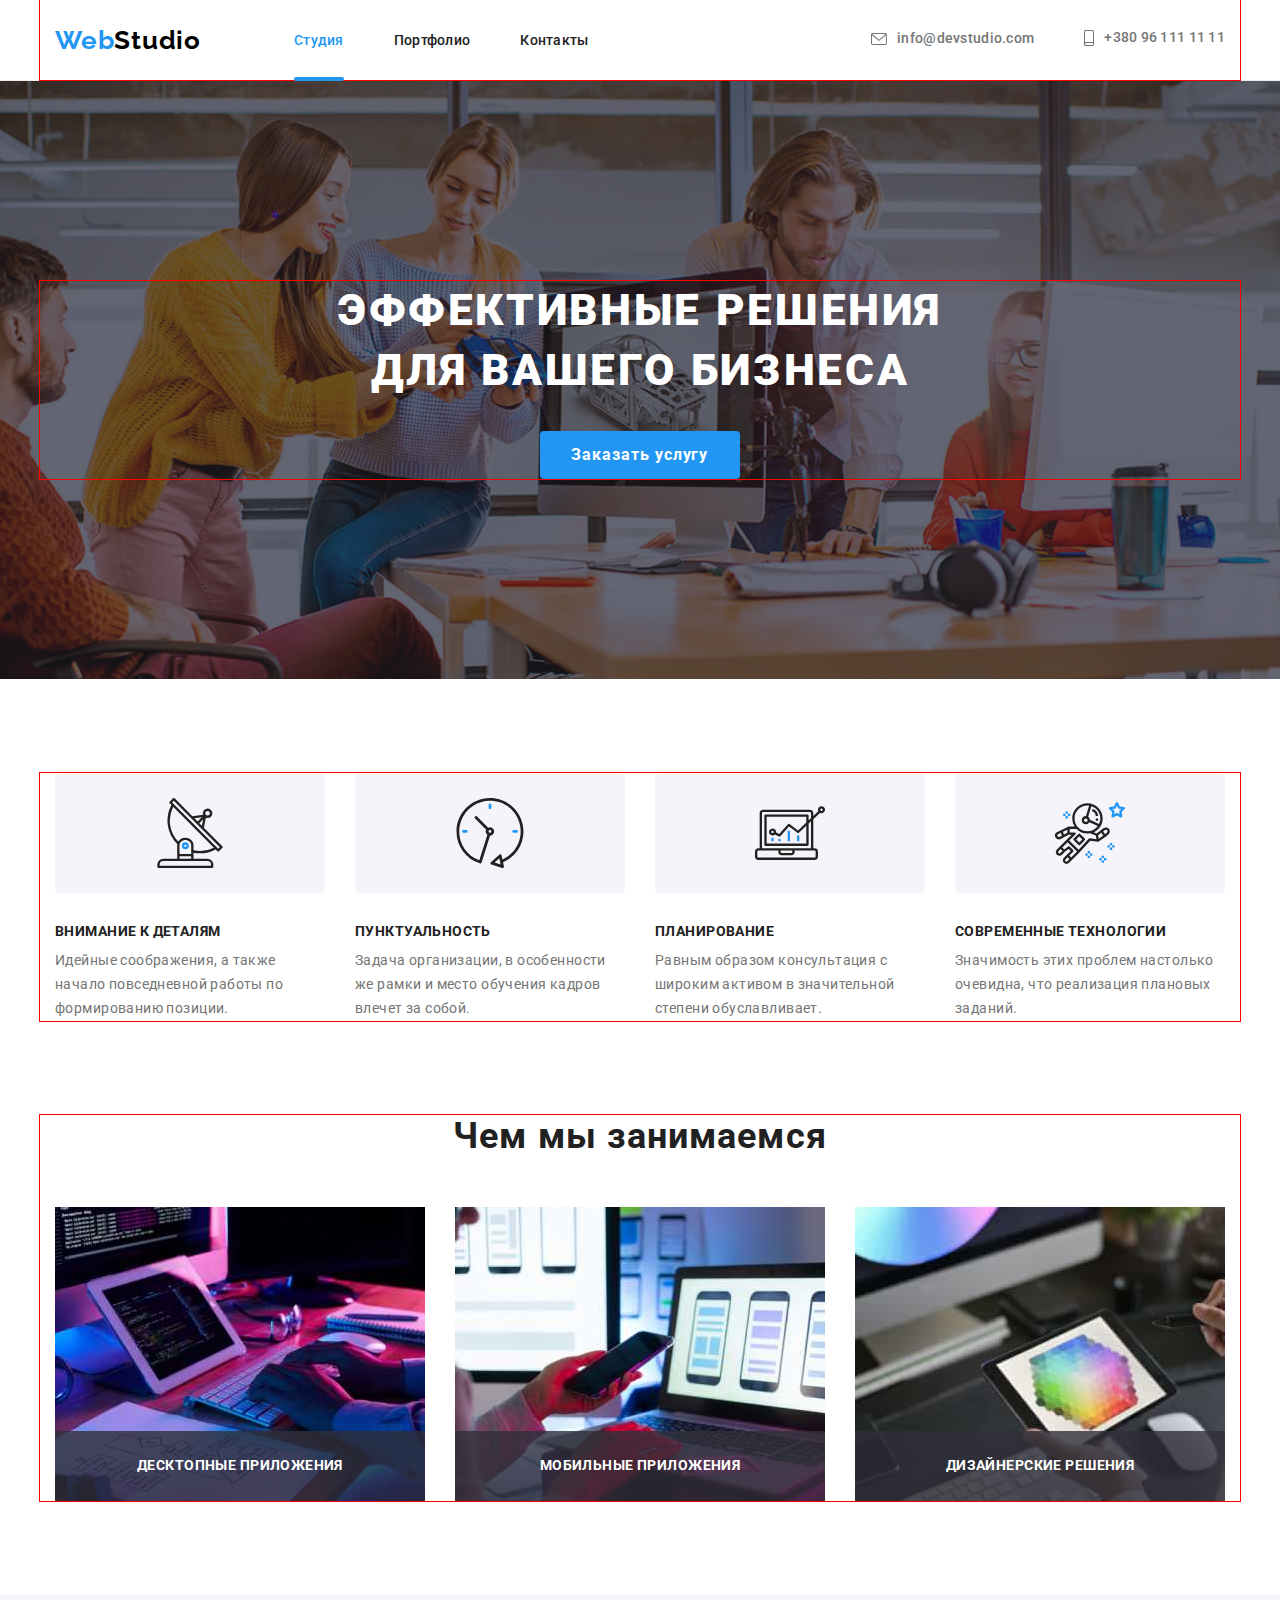
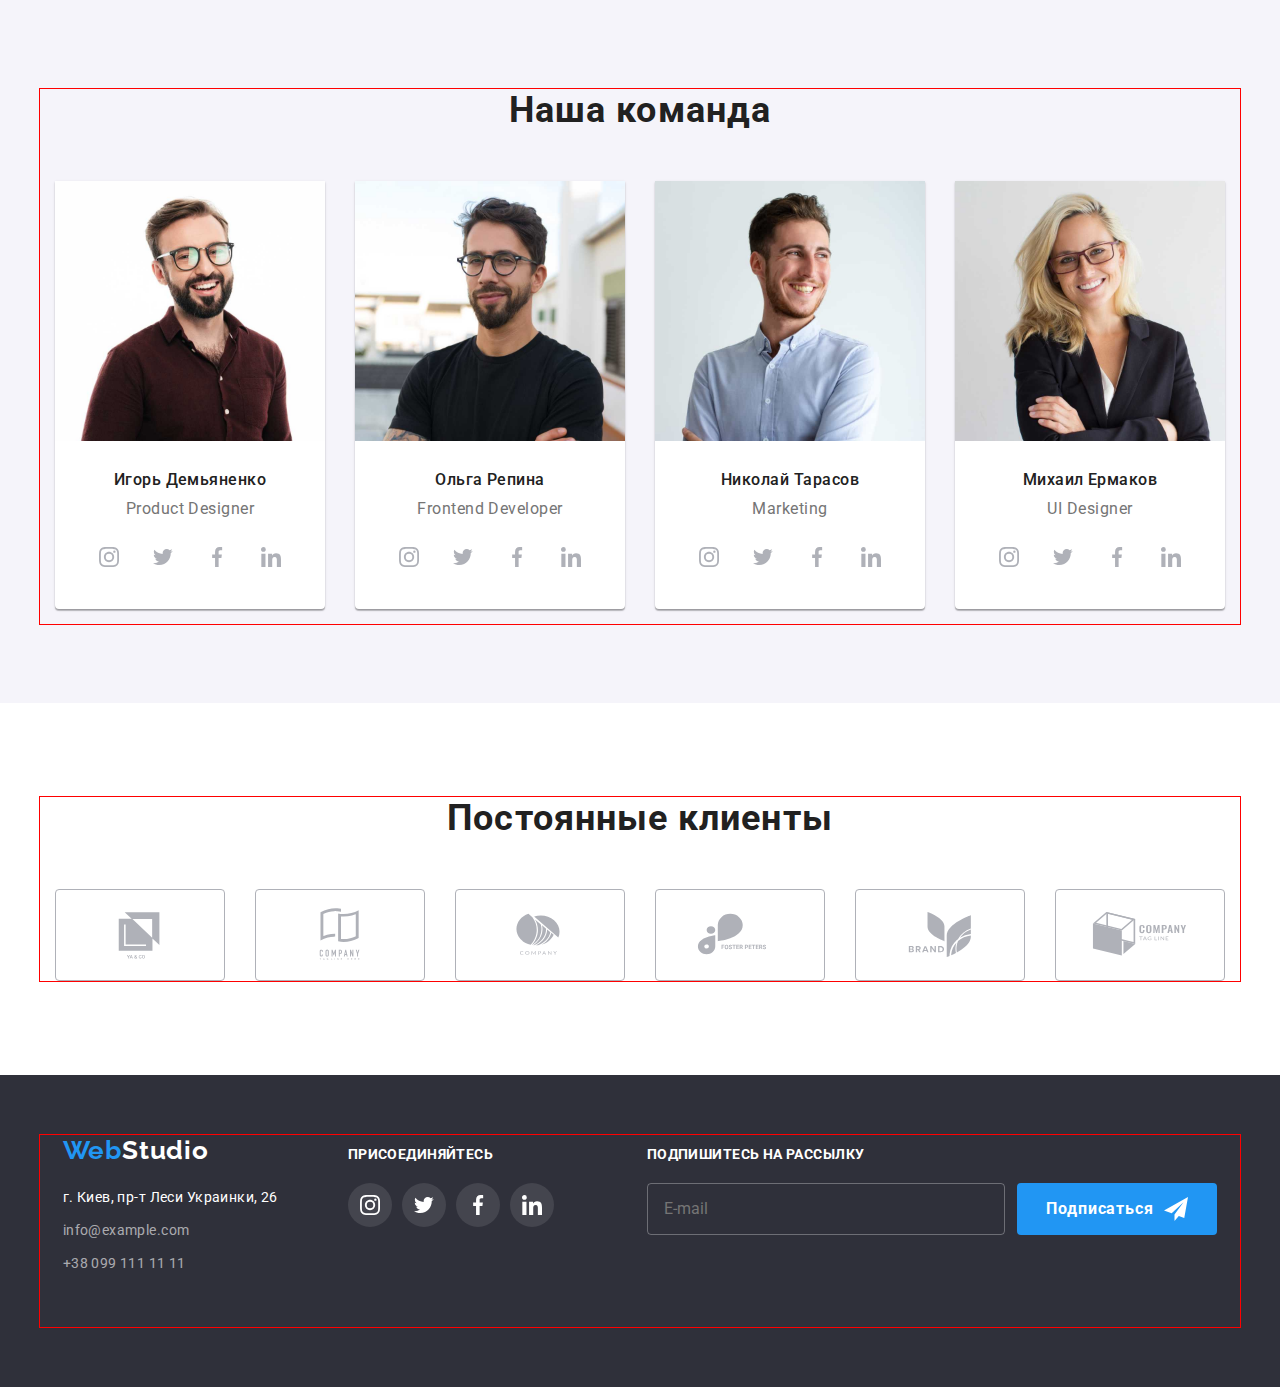
==== commit 65a5fdbb: "dz8" ====
--- a/index.html
+++ b/index.html
@@ -4,7 +4,7 @@
     <meta charset="UTF-8" />
     <meta http-equiv="X-UA-Compatible" content="IE=edge" />
     <meta name="viewport" content="width=device-width, initial-scale=1.0" />
-    <title>ДЗ goit-markup-hw-07 Скрипка Андрій</title>
+    <title>ДЗ goit-markup-hw-08 Скрипка Андрій</title>
     <meta lang="en" name="author" content="Andrii Srypka" />
     <link rel="preconnect" href="https://fonts.googleapis.com" />
     <link rel="preconnect" href="https://fonts.gstatic.com" crossorigin />
@@ -234,33 +234,64 @@
           <ul class="promo__list list">
             <li class="promo__item">
               <p class="promo__text">Десктопные приложения</p>
-              <img
-                class="promo__foto"
-                src="./images/what-we-do/what-we-do-squoosh/programmin.jpg"
-                alt="процесс программирование"
-                width="370"
-                height="294"
-              />
+              <picture>
+                <!-- Desktop pictures -->
+                <source
+                  srcset="
+                    ./images/what-we-do/what-we-do-desktop-img@1x1.jpg 1x,
+                    ./images/what-we-do/what-we-do-desktop-img@2x1.jpg 2x
+                  "
+                  media="(min-width: 1200px)"
+                  type="image/jpg"
+                />
+                <img
+                  class="promo__foto"
+                  src="./images/what-we-do/what-we-do-desktop-img@1x1.jpg"
+                  alt="процесс программирование"
+                  width="370"
+                  height="294"
+                />
+              </picture>
             </li>
             <li class="promo__item">
               <p class="promo__text">Мобильные приложения</p>
-              <img
-                class="promo__foto"
-                src="./images/what-we-do/what-we-do-squoosh/developing-sirv-on-smartphone.jpg"
-                alt=" процесс розработка сайтов"
-                width="370"
-                height="294"
-              />
+              <picture>
+                <source
+                  srcset="
+                    ./images/what-we-do/what-we-do-desktop-img@1x2.jpg  1x,
+                    ./images/what-we-do/what-we-do-desktop-img@2x-2.jpg 2x
+                  "
+                  media="(min-width: 1200px)"
+                  type="image/jpg"
+                />
+                <img
+                  class="promo__foto"
+                  src="./images/what-we-do/what-we-do-desktop-img@1x2.jpg"
+                  alt=" процесс розработка сайтов"
+                  width="370"
+                  height="294"
+                />
+              </picture>
             </li>
             <li class="promo__item">
               <p class="promo__text">Дизайнерские решения</p>
-              <img
-                class="promo__foto"
-                src="./images/what-we-do/what-we-do-squoosh/photo-editing.jpg"
-                alt="процесс обработкы фото"
-                width="370"
-                height="294"
-              />
+              <picture>
+                <source
+                  srcset="
+                    ./images/what-we-do/what-we-do-desktop-img@1x3.jpg  1x,
+                    ./images/what-we-do/what-we-do-desktop-img@2x-3.jpg 2x
+                  "
+                  media="(min-width: 1200px)"
+                  type="image/jpg"
+                />
+                <img
+                  class="promo__foto"
+                  src="./images/what-we-do/what-we-do-desktop-img@1x3.jpg"
+                  alt="процесс обработкы фото"
+                  width="370"
+                  height="294"
+                />
+              </picture>
             </li>
           </ul>
         </div>
@@ -271,13 +302,43 @@
           <h2 class="title">Наша команда</h2>
           <ul class="employees-list list">
             <li class="employees-list-item">
-              <img
-                class="employees-list-img"
-                src="./images/our-team/team-squoosh/Igor.jpg"
-                alt="Игорь Демьяненко"
-                width="270"
-                height="260"
-              />
+              <picture>
+                <!-- Desktop pictures -->
+                <source
+                  srcset="
+                    ./images/our-team/desktop-img@1x-1.jpg 1x,
+                    ./images/our-team/desktop-img@2x-1.jpg 2x
+                  "
+                  media="(min-width: 1200px)"
+                  type="image/jpg"
+                />
+                <!-- Tablet pictures -->
+                <source
+                  srcset="
+                    ./images/our-team/tablet-img-@1x-1.jpg 1x,
+                    ./images/our-team/tablet-@2x-1.jpg     2x
+                  "
+                  media="(min-width: 768px)"
+                  type="image/jpg"
+                />
+                <!-- Mobile pictures -->
+                <source
+                  srcset="
+                    ./images/our-team/mobile@1x-1.jpg     1x,
+                    ./images/our-team/mobile-img@2x-1.jpg 2x
+                  "
+                  media="(max-width: 767px)"
+                  type="image/jpg"
+                />
+                <!-- Default picture -->
+                <img
+                  class="employees-list-img"
+                  src="./images/our-team/mobile@1x-1.jpg"
+                  alt="Игорь Демьяненко"
+                  width="450"
+                  height="460"
+                />
+              </picture>
               <div class="div-list-item">
                 <h3 class="employees-list-name">Игорь Демьяненко</h3>
                 <p class="employees-list-position" lang="en">Product Designer</p>
@@ -310,13 +371,41 @@
               </div>
             </li>
             <li class="employees-list-item">
-              <img
-                class="employees-list-img"
-                src="./images/our-team/team-squoosh/olga.jpg"
-                alt="Ольга Репина"
-                width="270"
-                height="260"
-              />
+              <picture>
+                <source
+                  srcset="
+                    ./images/our-team/desktop-img@1x-2.jpg 1x,
+                    ./images/our-team/desktop-img@2x-2.jpg 2x
+                  "
+                  media="(min-width: 1200px)"
+                  type="image/jpg"
+                />
+
+                <source
+                  srcset="
+                    ./images/our-team/tablet-img-@1x-2.jpg 1x,
+                    ./images/our-team/tablet-@2x-2.jpg     2x
+                  "
+                  media="(min-width: 768px)"
+                  type="image/jpg"
+                />
+
+                <source
+                  srcset="
+                    ./images/our-team/mobile@1x-2.jpg     1x,
+                    ./images/our-team/mobile-img@2x-2.jpg 2x
+                  "
+                  media="(max-width: 767px)"
+                  type="image/jpg"
+                />
+                <img
+                  class="employees-list-img"
+                  src="./images/our-team/mobile@1x-2.jpg"
+                  alt="Ольга Репина"
+                  width="450"
+                  height="460"
+                />
+              </picture>
               <div class="div-list-item">
                 <h3 class="employees-list-name">Ольга Репина</h3>
                 <p class="employees-list-position" lang="en">Frontend Developer</p>
@@ -349,13 +438,41 @@
               </div>
             </li>
             <li class="employees-list-item">
-              <img
-                class="employees-list-img"
-                src="./images/our-team/team-squoosh/nikolai.jpg"
-                alt="Николай Тарасов"
-                width="270"
-                height="260"
-              />
+              <picture>
+                <source
+                  srcset="
+                    ./images/our-team/desktop-img@1x-3.jpg 1x,
+                    ./images/our-team/desktop-img@2x-3.jpg 2x
+                  "
+                  media="(min-width: 1200px)"
+                  type="image/jpg"
+                />
+                <!-- Tablet pictures -->
+                <source
+                  srcset="
+                    ./images/our-team/tablet-img-@1x-3.jpg 1x,
+                    ./images/our-team/tablet-@2x-3.jpg     2x
+                  "
+                  media="(min-width: 768px)"
+                  type="image/jpg"
+                />
+                <!-- Mobile pictures -->
+                <source
+                  srcset="
+                    ./images/our-team/mobile@1x-3.jpg     1x,
+                    ./images/our-team/mobile-img@2x-3.jpg 2x
+                  "
+                  media="(max-width: 767px)"
+                  type="image/jpg"
+                />
+                <img
+                  class="employees-list-img"
+                  src="./images/our-team/mobile@1x-3.jpg"
+                  alt="Николай Тарасов"
+                  width="450"
+                  height="460"
+                />
+              </picture>
               <div class="div-list-item">
                 <h3 class="employees-list-name">Николай Тарасов</h3>
                 <p class="employees-list-position" lang="en">Marketing</p>
@@ -388,13 +505,41 @@
               </div>
             </li>
             <li class="employees-list-item">
-              <img
-                class="employees-list-img"
-                src="./images/our-team/team-squoosh/mihail.jpg"
-                alt="Михаил Ермаков"
-                width="270"
-                height="260"
-              />
+              <picture>
+                <source
+                  srcset="
+                    ./images/our-team/desktop-img@1x-4.jpg 1x,
+                    ./images/our-team/desktop-img@2x-4.jpg 2x
+                  "
+                  media="(min-width: 1200px)"
+                  type="image/jpg"
+                />
+                <!-- Tablet pictures -->
+                <source
+                  srcset="
+                    ./images/our-team/tablet-img-@1x-4.jpg 1x,
+                    ./images/our-team/tablet-@2x-4.jpg     2x
+                  "
+                  media="(min-width: 768px)"
+                  type="image/jpg"
+                />
+                <!-- Mobile pictures -->
+                <source
+                  srcset="
+                    ./images/our-team/mobile@1x-4.jpg     1x,
+                    ./images/our-team/mobile-img@2x-4.jpg 2x
+                  "
+                  media="(max-width: 767px)"
+                  type="image/jpg"
+                />
+                <img
+                  class="employees-list-img"
+                  src="./images/our-team/mobile@1x-4.jpg"
+                  alt="Михаил Ермаков"
+                  width="450"
+                  height="460"
+                />
+              </picture>
               <div class="div-list-item">
                 <h3 class="employees-list-name">Михаил Ермаков</h3>
                 <p class="employees-list-position" lang="en">UI Designer</p>
--- a/css/main.min.css
+++ b/css/main.min.css
@@ -1,2 +1,2 @@
-:root{--main-font: 'Roboto', sans-serif;--secondary-font: 'Raleway', sans-serif;--accent-color: #2196f3;--one-color: #ffffff;--main-text-color: #212121;--main-text-color2: #757575;--background-button-color: #f5f4fa;--color-icons: #AFB1B8}h1,h2,h3,h4,p{margin:0}img{display:block;max-width:100%;height:auto}ul,li{margin:0;padding:0;list-style:none}a{text-decoration:none}.visually-hidden{position:absolute;width:1px;height:1px;margin:-1px;border:0;padding:0;white-space:nowrap;clip-path:inset(100%);clip:rect(0 0 0 0);overflow:hidden}body{font-family:var(--main-font)}body.no-scroll{overflow:hidden}.container{outline:1px solid red;padding:0 15px;margin-left:auto;margin-right:auto}@media screen and (min-width: 480px){.container{width:480px}}@media screen and (min-width: 768px){.container{width:768px}}@media screen and (min-width: 1200px){.container{width:1200px}}.section{padding-top:60px;padding-bottom:60px}@media screen and (min-width: 1200px){.section{padding-top:94px;padding-bottom:94px}}.section__title{padding-top:0}.title{margin-bottom:30px;font-weight:700;font-size:36px;line-height:1.17;text-align:center;letter-spacing:0.03em;color:var(--main-text-color)}@media screen and (min-width: 1200px){.title{margin-bottom:50px}}.modal-btn{width:100%;max-width:200px;min-width:50px;padding:9px 31px;margin:0 auto;display:flex;align-items:center;text-align:center;font-weight:700;font-size:16px;line-height:1.9;letter-spacing:0.06em;background-color:var(--accent-color);border:none;border-radius:4px;cursor:pointer;color:var(--one-color)}.modal-btn:hover,.modal-btn:focus{background-color:#188ce8}.link-team-icons{display:flex;justify-content:center;align-items:center;width:44px;height:44px;border-radius:50%;background-color:var(--one-color)}.link-team-icons{transition-property:background-color;transition-duration:250ms;transition-timing-function:cubic-bezier(0.4, 0, 0.2, 1)}.link-team-icons:hover,.link-team-icons:focus{background-color:var(--accent-color)}.icons-team{display:block;width:20px;height:20px;fill:var(--color-icons)}.link-team-icons:hover .icons-team,.link-team-icons:focus .icons-team{fill:var(--one-color)}.icon-team{transition-property:fill;transition-duration:250ms;transition-timing-function:cubic-bezier(0.4, 0, 0.2, 1)}.header{padding:10px 0;border-bottom:1px solid #ececec}@media screen and (min-width: 768px){.header{padding:0}}.header__container{display:flex;align-items:center}.logo,.menu{align-items:center}@media screen and (min-width: 1200px){.logo,.menu{display:flex}}@media screen and (min-width: 768px){.menu{display:flex}}.logo{display:inline-block;font-family:var(--secondary-font);font-weight:700;font-size:26px;line-height:1.19;letter-spacing:0.03em;color:var(--accent-color)}@media screen and (min-width: 768px){.logo{text-align:center}}@media screen and (min-width: 768px){.header-logo{margin-right:88px}}@media screen and (min-width: 1200px){.header-logo{margin-right:93px}}.logo__span{font-family:var(--secondary-font);font-weight:700;font-size:26px;line-height:1.19;letter-spacing:0.03em;color:#000000}.menu__item:not(:last-child){margin-right:50px}.menu__link{position:relative;padding-top:32px;padding-bottom:32px;display:block;font-weight:500;font-size:14px;line-height:1.15;letter-spacing:0.02em;color:var(--main-text-color);transition-property:color;transition-duration:250ms;transition-timing-function:cubic-bezier(0.4, 0, 0.2, 1)}.menu__link:hover,.menu__link:focus{color:var(--accent-color)}.menu__link--current{color:var(--accent-color)}.menu__link--current::after{content:'';display:block;position:absolute;bottom:-1px;width:100%;height:4px;border-radius:2px;background-color:var(--accent-color)}.header__nav{display:none}@media screen and (min-width: 768px){.header__nav{display:flex}}.contacts{display:none}@media screen and (min-width: 768px){.contacts{margin-left:auto;display:flex;flex-direction:column;gap:10px}}@media screen and (min-width: 1200px){.contacts{flex-direction:row;align-items:center;gap:50px}}.contacts__link{display:inline-flex;align-items:center;font-weight:500;font-size:12px;line-height:1.17;letter-spacing:0.02em;color:var(--main-text-color2);transition-property:color;transition-duration:250ms;transition-timing-function:cubic-bezier(0.4, 0, 0.2, 1)}.contacts__link:hover,.contacts__link:focus{color:var(--accent-color)}@media screen and (min-width: 1200px){.contacts__link{font-size:14px;line-height:1.14}}.contacts__icons{fill:var(--main-text-color2);margin-right:10px;transition-property:fill;transition-duration:250ms;transition-timing-function:cubic-bezier(0.4, 0, 0.2, 1)}.contacts__link:hover .contacts__icons{fill:var(--accent-color)}@media screen and (min-width: 1200px){.contacts__icons--mail{width:16px;height:12px}.contacts__icons--tell{width:10px;height:16px}}.mobile-btn{position:relative;padding:0;margin:0;margin-left:auto;border:none;background-color:transparent;z-index:100}@media screen and (min-width: 768px){.mobile-btn{display:none}}.mobile-btn:hover .mobile-btn__icon,.mobile-btn:focus .mobile-btn__icon{fill:#2196f3}.mobile-btn__close{opacity:0}.mobile-btn.is-open .mobile-btn__close{opacity:1}.mobile-btn.is-open .mobile-btn__open{opacity:0}.mobile-menu{display:flex;flex-direction:column;position:fixed;background-color:#fff;width:100vw;height:100vh;top:0;left:0;padding:48px 40px;z-index:20;transform:translateX(100%);transition:transform 250ms ease}.mobile-menu.is-open{transform:translateX(0)}.mobile-menu__item:not(:last-child){margin-bottom:32px}.mobile-menu__contacts{margin-bottom:64px;margin-top:auto}.mobile-menu__contact:not(:last-child){margin-bottom:32px}.mobile-menu__link{font-weight:500;font-size:40px;line-height:1.12;letter-spacing:0.02em;color:#212121}@media screen and (max-width: 479px){.mobile-menu__link{font-size:30px}}.link--current{color:var(--accent-color)}.mobile-menu__contact-link{font-weight:500;font-size:24px;line-height:1.17;letter-spacing:0.02em;color:#757575}.mobile-menu__contact-link--blue{font-size:34px;color:#2196f3}@media screen and (max-width: 479px){.mobile-menu__contact-link--blue{font-size:24px}}.mobile-menu_socials{display:flex;flex-wrap:wrap}.mobile-menu__social-item{display:flex}.mobile-menu__social-item:not(:last-child){margin-right:10px}@media screen and (max-width: 479px){.mobile-menu__social-item:not(:last-child){margin-right:5px}}.mobile-menu__social-item:not(:last-child)::after{content:'';width:1px;height:100%;margin-left:10px;background-color:rgba(33,33,33,0.2);display:block}@media screen and (max-width: 479px){.mobile-menu__social-item:not(:last-child)::after{margin-left:5px}}.mobile-menu__social-link{font-weight:500;font-size:18px;line-height:1.22;letter-spacing:0.02em;color:#2196f3}@media screen and (max-width: 479px){.mobile-menu__social-link{font-size:12px}}.hero{padding-top:118px;padding-bottom:118px;text-align:center;background:#2f303a;background-image:linear-gradient(to right, rgba(47,48,58,0.4), rgba(47,48,58,0.4)),url(../images/fon/Img-fon.jpg);max-width:1600px;margin-left:auto;margin-right:auto}@media screen and (min-width: 1200px){.hero{padding-top:200px;padding-bottom:200px}}.main-title{margin:0 auto;max-width:360px;margin-bottom:30px;font-size:26px;font-weight:900;line-height:1.36;text-align:center;letter-spacing:0.06em;text-transform:uppercase;color:var(--one-color)}@media screen and (min-width: 1200px){.main-title{font-size:44px;max-width:696px}}.backdrop{overflow-y:scroll;position:fixed;z-index:1000;top:0;left:0;width:100%;height:100%;background-color:rgba(0,0,0,0.2);opacity:1;visibility:visible;pointer-events:initial;transition-property:opacity, visibility;transition-duration:0.5s;transition-timing-function:cubic-bezier(0.165, 0.84, 0.44, 1)}@media screen and (min-width: 480px){.backdrop{overflow-y:auto}}.backdrop.is-hidden{opacity:0;visibility:hidden;pointer-events:none}.backdrop.is-hidden .modal{transform:translate(-50%, -50%) scale(0)}.modal{transform:translate(-50%, -45%) scale(1);padding:40px;position:absolute;top:50%;left:50%;transition:transform 0.5s ease-in-out;width:100%;max-width:450px;background-color:var(--one-color);box-shadow:0px,1px,3px rgba(0,0,0,0.12),0px,1px,1px rgba(0,0,0,0.14),0px,2px,1px rgba(0,0,0,0.2);border-radius:4px}@media screen and (min-width: 480px){.modal{transform:translate(-50%, -50%) scale(1)}}@media screen and (min-width: 1200px){.modal{max-width:528px}}.close-modal-btn{position:absolute;display:flex;align-items:center;justify-content:center;top:8px;right:8px;width:33px;height:33px;border-radius:50%;cursor:pointer;background:var(--one-color);border:1px solid rgba(0,0,0,0.1)}.close-modal-btn:hover{fill:var(--accent-color)}.close-modal-icon{transition:fill 250ms cubic-bezier(0.4, 0, 0.2, 1)}.close-modal-icon:hover{fill:var(--accent-color)}.registration-form{display:flex;flex-direction:column;text-align:left}.modal-title{margin-bottom:12px;font-family:'Roboto';font-weight:700;font-size:20px;line-height:1.15;text-align:center;letter-spacing:0.03em;color:var(--main-text-color)}.form-label{position:relative;display:flex;flex-direction:column;margin-bottom:10px}.label-title{margin-bottom:4px;font-weight:400;font-size:12px;line-height:1.16;letter-spacing:0.01em;color:var(--main-text-color2)}.form-input{padding:11px 11px 11px 42px;transition:border 250ms cubic-bezier(0.4, 0, 0.2, 1);border:1px solid rgba(33,33,33,0.2);border-radius:4px;outline:transparent}.form-input:focus{border:1px solid var(--accent-color)}.form-icon{position:absolute;top:50%;left:12px;transition:fill 250ms cubic-bezier(0.4, 0, 0.2, 1)}.form-icon:focus{fill:var(--accent-color)}.form-input:focus+.form-icon{fill:var(--accent-color)}.form-label-textarea{position:relative;display:flex;flex-direction:column;margin-bottom:20px}.form-textarea{font-size:12px;line-height:1.16;letter-spacing:0.01em;color:rgba(117,117,117,0.5);width:100%;height:120px;padding:11px 16px 12px 16px;transition:border 250ms cubic-bezier(0.4, 0, 0.2, 1);border:1px solid rgba(33,33,33,0.2);border-radius:4px;outline:transparent;resize:none}.form-textarea:focus{border-color:var(--accent-color)}.form-textarea::placeholder{font-size:12px;line-height:1.16;letter-spacing:0.01em;color:rgba(117,117,117,0.5)}.checkbox-label{display:flex;justify-content:space-around;align-items:center;margin-bottom:30px;font-weight:400;font-size:12px;line-height:1.16;letter-spacing:0.03;color:var(--main-text-color2);cursor:pointer}@media screen and (min-width: 1200px){.checkbox-label{font-size:14px;justify-content:center}}.checkbox{position:absolute;width:1px;height:1px;margin:-1px;padding:0;overflow:hidden;border:0;clip:rect(0 0 0 0);transition:border 250ms cubic-bezier(0.4, 0, 0.2, 1)}.check{display:flex;align-items:center;justify-content:center;margin-right:7px;border:2px solid var(--main-text-color);border-radius:2px;transition:border 250ms cubic-bezier(0.4, 0, 0.2, 1)}.checkbox:checked+.check{border-color:var(--accent-color);background-color:var(--accent-color)}.palicy-link{font-family:'Roboto';font-size:12px;line-height:1.16;color:var(--accent-color)}@media screen and (min-width: 1200px){.palicy-link{font-size:14px}}.registration-btn{margin:auto;width:200px;height:50px;padding:10px 25px;font-weight:700;font-size:16px;line-height:1.87;letter-spacing:0.06em;border-radius:4px;color:var(--one-color);background-color:var(--accent-color);border:none;cursor:pointer}.section-title-list-features{margin-bottom:50px}@media screen and (min-width: 768px){.feature-list{display:flex;flex-wrap:wrap;gap:30px}}@media screen and (min-width: 1200px){.feature-list{align-items:center}}@media screen and (max-width: 767.98px){.feature-subheadings{margin-bottom:30px}.feature-subheadings:last-child{margin-bottom:0}}@media screen and (min-width: 768px){.feature-subheadings{flex-basis:calc((100% - 30px) / 2)}}@media screen and (min-width: 1200px){.feature-subheadings{flex-basis:calc((100% - 90px) / 4)}}.feature-div-icons{display:flex;align-items:center;justify-content:center;margin-bottom:30px;background-color:var(--background-button-color);border-radius:4px;height:120px}.feature-subheadings-list{margin-bottom:10px;font-weight:700;font-size:14px;line-height:1.15;letter-spacing:0.03em;text-transform:uppercase;color:var(--main-text-color)}@media screen and (max-width: 767.98px){.feature-subheadings-list{text-align:center}}.descriptions{font-size:14px;line-height:1.71;letter-spacing:0.03em;color:var(--main-text-color2)}.promo{display:none}@media screen and (min-width: 1200px){.promo{padding-top:0;display:block}}.promo__list{display:flex;margin-right:-30px}.promo__item{position:relative;margin-right:30px;width:370px}.promo__text{position:absolute;bottom:0;left:0;width:100%;padding:27px 80px;font-weight:700;font-size:14px;line-height:1.14;text-align:center;letter-spacing:0.03em;text-transform:uppercase;color:var(--one-color);background-color:rgba(47,48,58,0.8)}.section-title-team{background:var(--background-button-color)}@media screen and (min-width: 768px){.employees-list{display:flex;flex-wrap:wrap;margin:-15px}}.employees-list-item{text-align:center;background:var(--one-color);background-color:#ffffff;box-shadow:0px 1px 3px rgba(0,0,0,0.12),0px 1px 1px rgba(0,0,0,0.14),0px 2px 1px rgba(0,0,0,0.2);border-radius:0px 0px 4px 4px}@media screen and (max-width: 767.98px){.employees-list-item{margin-bottom:30px}.employees-list-item:last-child{margin-bottom:0}}@media screen and (min-width: 768px){.employees-list-item{display:flex;flex-direction:column;align-items:center;width:354px;margin:15px}}@media screen and (min-width: 1200px){.employees-list-item{width:270px}}.div-list-item{padding-top:30px;padding-bottom:30px;text-align:center;letter-spacing:0.03em}.employees-list-name{margin:auto;margin-bottom:10px;font-weight:500;font-size:16px;line-height:1.18;letter-spacing:0.03em;color:var(--main-text-color)}.employees-list-position{margin-bottom:16px;text-align:center;font-size:16px;line-height:1.18;letter-spacing:0.03em;color:var(--main-text-color2)}.team-list-icons{display:flex;justify-content:center}.member-team-icons{margin-right:10px}.member-team-icons:last-child{margin-right:0px}.icon-client-list{display:flex;gap:30px}@media screen and (max-width: 767.98px){.icon-client-list{flex-wrap:wrap}}@media screen and (min-width: 768px){.icon-client-list{flex-wrap:wrap;justify-content:center}}@media screen and (min-width: 1200px){.icon-client-list{flex-wrap:nowrap;align-items:center;justify-content:center}}.icon-client-link{display:flex;justify-content:center;align-items:center;height:92px;border:1px solid var(--color-icons);border-radius:4px;fill:var(--color-icons)}.icon-client-link{transition-property:border-color;transition-duration:250ms;transition-timing-function:cubic-bezier(0.4, 0, 0.2, 1)}.icon-client-link:hover{border-color:var(--accent-color)}.icon-client-item{flex-basis:calc((100% - 30px) / 2)}@media screen and (min-width: 768px){.icon-client-item{flex-basis:calc((100% - 60px) / 3)}}.icon-client-item:last-child{margin-right:0px}.icon-client-link:hover .icon-client,.icon-client-link:focus .icon-client{fill:var(--accent-color)}.icon-client{transition-property:fill;transition-duration:250ms;transition-timing-function:cubic-bezier(0.4, 0, 0.2, 1)}.div-portfolio-list{margin:-8px -4px;display:flex;justify-content:flex-start;flex-wrap:wrap;margin-bottom:40px}@media screen and (min-width: 768px){.div-portfolio-list{justify-content:center;flex-wrap:nowrap;margin-bottom:30px}}@media screen and (min-width: 1200px){.div-portfolio-list{margin-bottom:50px}}.section-list-btn{margin:8px 4px}.modal-button{padding:6px 22px;margin:0 auto;font-family:inherit;font-weight:500;font-size:16px;line-height:1.6;text-align:center;letter-spacing:0.03em;color:var(--main-text-color);border-radius:4px;cursor:pointer;background-color:var(--background-button-color);border:none}.modal-button:hover,.modal-button:focus{background-color:var(--accent-color);color:var(--one-color);box-shadow:0px 3px 1px rgba(0,0,0,0.1),0px 1px 2px rgba(0,0,0,0.08),0px 2px 2px rgba(0,0,0,0.12)}.modal-button{transition-property:color, background-color, box-shadow;transition-duration:250ms;transition-timing-function:cubic-bezier(0.4, 0, 0.2, 1)}.portfolio-list{background:var(--one-color)}.portfolio-list{gap:30px;display:flex;flex-wrap:wrap}.employees-list-ptojekt{display:flex;flex-basis:100%}@media screen and (min-width: 768px){.employees-list-ptojekt{flex-basis:calc((100% - 30px) / 2)}}@media screen and (min-width: 1200px){.employees-list-ptojekt{flex-basis:calc((100% - 60px) / 3)}}.hover-link{flex-direction:column;display:flex}.hover-link{transition-property:box-shadow;transition-duration:250ms;transition-timing-function:cubic-bezier(0.4, 0, 0.2, 1)}.hover-link:hover,.hover-link:focus{box-shadow:0px 1px 1px rgba(0,0,0,0.12),0px 4px 4px rgba(0,0,0,0.06),1px 4px 6px rgba(0,0,0,0.16)}.employees-deskr{position:relative;overflow:hidden}.employees-text{position:absolute;top:0;left:0;opacity:0;margin-top:0;margin-bottom:0;padding:63px 24px;height:100%;font-size:14px;line-height:1.56;color:var(--background-button-color);background-color:rgba(33,150,243,0.9);transform:translateY(100%)}@media screen and (min-width: 480px){.employees-text{font-size:18px}}.hover-link:hover .employees-text{transform:translateY(0);opacity:0.9;transition:250ms;animation-timing-function:cubic-bezier(0.4, 0, 0.2, 1)}.div-list-work{flex-grow:1;padding:20px 24px;border-right:1px solid #ececec;border-bottom:1px solid #ececec;border-left:1px solid #ececec}.employees-list-name-portfolio{margin-bottom:4px;font-weight:700;font-size:18px;line-height:2;letter-spacing:0.06em;color:var(--main-text-color)}.employees-list-position-div{font-size:16px;line-height:1.18;letter-spacing:0.03em;color:var(--main-text-color2)}.footer{padding-top:60px;padding-bottom:60px;background:#2f303a}.div-footer{text-align:center}@media screen and (min-width: 768px){.div-footer{display:flex;justify-content:center;flex-wrap:wrap}}@media screen and (min-width: 1200px){.div-footer{flex-wrap:nowrap;text-align:start;align-items:baseline}}@media screen and (min-width: 480px){.footer-left{align-items:center;justify-content:center}}@media screen and (min-width: 768px){.footer-left{margin-right:165px}}@media screen and (min-width: 1200px){.footer-left{margin-right:70px}}.logo-footer{display:inline-block;margin-bottom:20px;text-align:center}.logo-span-footer{font-family:var(--secondary-font);font-weight:700;font-size:26px;line-height:1.19;letter-spacing:0.03em;color:var(--one-color)}.address{margin-bottom:60px;font-style:normal}.contact-info{font-size:14px;line-height:1.71;letter-spacing:0.03em;color:var(--one-color)}.contact-info-list{margin-bottom:-9px}.contact-info-list-item{margin-bottom:9px}.contact-info-list-link{font-size:14px;line-height:1.71;letter-spacing:0.03em;color:rgba(255,255,255,0.6)}.footer .link-team-icons{background-color:rgba(255,255,255,0.1)}.footer .link-team-icons:hover{background-color:var(--accent-color)}.footer .link-team-icons:focus{background-color:var(--accent-color)}.footer .icons-team{fill:var(--one-color)}.footer-right{margin-bottom:60px}@media screen and (min-width: 1200px){.footer-right{margin-right:93px}}.footer-h2{text-align:center;font-weight:700;font-size:14px;line-height:1.14;letter-spacing:0.03em;text-transform:uppercase;color:#ffffff;margin-bottom:20px}@media screen and (min-width: 1200px){.footer-h2{text-align:start}}.subscribe-text{margin-bottom:20px;font-family:'Roboto';font-weight:700;font-size:14px;line-height:1.14;letter-spacing:0.03em;text-transform:uppercase;color:var(--one-color)}@media screen and (min-width: 1200px){.footer-input{display:flex}}.subscribe-input{margin-bottom:20px;width:100%;padding:15px 16px;margin-right:12px;background-color:transparent;border:1px solid rgba(255,255,255,0.3);border-radius:4px;color:#ffffff}@media screen and (min-width: 768px){.subscribe-input{width:450px}}@media screen and (min-width: 1200px){.subscribe-input{margin-bottom:0;width:358px}}.footer-subscribe-btn{margin-left:auto;margin-right:auto;padding:10px 28px;display:flex;align-items:center;font-family:'Roboto';font-weight:700;font-size:16px;line-height:1.9;letter-spacing:0.06em;color:var(--one-color);background-color:var(--accent-color);border-radius:4px;border:1px solid transparent;cursor:pointer;transition:box-shadow 250ms cubic-bezier(0.4, 0, 0.2, 1)}@media screen and (min-width: 1200px){.footer-subscribe-btn{margin-left:0;margin-right:0}}.telegram-icon{margin-left:10px;fill:var(--one-color)}
+:root{--main-font: 'Roboto', sans-serif;--secondary-font: 'Raleway', sans-serif;--accent-color: #2196f3;--one-color: #ffffff;--main-text-color: #212121;--main-text-color2: #757575;--background-button-color: #f5f4fa;--color-icons: #AFB1B8}h1,h2,h3,h4,p{margin:0}img{display:block;max-width:100%;height:auto}ul,li{margin:0;padding:0;list-style:none}a{text-decoration:none}.visually-hidden{position:absolute;width:1px;height:1px;margin:-1px;border:0;padding:0;white-space:nowrap;clip-path:inset(100%);clip:rect(0 0 0 0);overflow:hidden}body{font-family:var(--main-font)}body.no-scroll{overflow:hidden}.container{outline:1px solid red;padding:0 15px;margin-left:auto;margin-right:auto}@media screen and (min-width: 480px){.container{width:480px}}@media screen and (min-width: 768px){.container{width:768px}}@media screen and (min-width: 1200px){.container{width:1200px}}.section{padding-top:60px;padding-bottom:60px}@media screen and (min-width: 1200px){.section{padding-top:94px;padding-bottom:94px}}.section__title{padding-top:0}.title{margin-bottom:30px;font-weight:700;font-size:36px;line-height:1.17;text-align:center;letter-spacing:0.03em;color:var(--main-text-color)}@media screen and (min-width: 1200px){.title{margin-bottom:50px}}.modal-btn{width:100%;max-width:200px;min-width:50px;padding:9px 31px;margin:0 auto;display:flex;align-items:center;text-align:center;font-weight:700;font-size:16px;line-height:1.9;letter-spacing:0.06em;background-color:var(--accent-color);border:none;border-radius:4px;cursor:pointer;color:var(--one-color)}.modal-btn:hover,.modal-btn:focus{background-color:#188ce8}.link-team-icons{display:flex;justify-content:center;align-items:center;width:44px;height:44px;border-radius:50%;background-color:var(--one-color)}.link-team-icons{transition-property:background-color;transition-duration:250ms;transition-timing-function:cubic-bezier(0.4, 0, 0.2, 1)}.link-team-icons:hover,.link-team-icons:focus{background-color:var(--accent-color)}.icons-team{display:block;width:20px;height:20px;fill:var(--color-icons)}.link-team-icons:hover .icons-team,.link-team-icons:focus .icons-team{fill:var(--one-color)}.icon-team{transition-property:fill;transition-duration:250ms;transition-timing-function:cubic-bezier(0.4, 0, 0.2, 1)}.header{padding:10px 0;border-bottom:1px solid #ececec}@media screen and (min-width: 768px){.header{padding:0}}.header__container{display:flex;align-items:center}.logo,.menu{align-items:center}@media screen and (min-width: 1200px){.logo,.menu{display:flex}}@media screen and (min-width: 768px){.menu{display:flex}}.logo{display:inline-block;font-family:var(--secondary-font);font-weight:700;font-size:26px;line-height:1.19;letter-spacing:0.03em;color:var(--accent-color)}@media screen and (min-width: 768px){.logo{text-align:center}}@media screen and (min-width: 768px){.header-logo{margin-right:88px}}@media screen and (min-width: 1200px){.header-logo{margin-right:93px}}.logo__span{font-family:var(--secondary-font);font-weight:700;font-size:26px;line-height:1.19;letter-spacing:0.03em;color:#000000}.menu__item:not(:last-child){margin-right:50px}.menu__link{position:relative;padding-top:32px;padding-bottom:32px;display:block;font-weight:500;font-size:14px;line-height:1.15;letter-spacing:0.02em;color:var(--main-text-color);transition-property:color;transition-duration:250ms;transition-timing-function:cubic-bezier(0.4, 0, 0.2, 1)}.menu__link:hover,.menu__link:focus{color:var(--accent-color)}.menu__link--current{color:var(--accent-color)}.menu__link--current::after{content:'';display:block;position:absolute;bottom:-1px;width:100%;height:4px;border-radius:2px;background-color:var(--accent-color)}.header__nav{display:none}@media screen and (min-width: 768px){.header__nav{display:flex}}.contacts{display:none}@media screen and (min-width: 768px){.contacts{margin-left:auto;display:flex;flex-direction:column;gap:10px}}@media screen and (min-width: 1200px){.contacts{flex-direction:row;align-items:center;gap:50px}}.contacts__link{display:inline-flex;align-items:center;font-weight:500;font-size:12px;line-height:1.17;letter-spacing:0.02em;color:var(--main-text-color2);transition-property:color;transition-duration:250ms;transition-timing-function:cubic-bezier(0.4, 0, 0.2, 1)}.contacts__link:hover,.contacts__link:focus{color:var(--accent-color)}@media screen and (min-width: 1200px){.contacts__link{font-size:14px;line-height:1.14}}.contacts__icons{fill:var(--main-text-color2);margin-right:10px;transition-property:fill;transition-duration:250ms;transition-timing-function:cubic-bezier(0.4, 0, 0.2, 1)}.contacts__link:hover .contacts__icons{fill:var(--accent-color)}@media screen and (min-width: 1200px){.contacts__icons--mail{width:16px;height:12px}.contacts__icons--tell{width:10px;height:16px}}.mobile-btn{position:relative;padding:0;margin:0;margin-left:auto;border:none;background-color:transparent;z-index:100}@media screen and (min-width: 768px){.mobile-btn{display:none}}.mobile-btn:hover .mobile-btn__icon,.mobile-btn:focus .mobile-btn__icon{fill:#2196f3}.mobile-btn__close{opacity:0}.mobile-btn.is-open .mobile-btn__close{opacity:1}.mobile-btn.is-open .mobile-btn__open{opacity:0}.mobile-menu{display:flex;flex-direction:column;position:fixed;background-color:#fff;width:100vw;height:100vh;top:0;left:0;padding:48px 40px;z-index:20;transform:translateX(100%);transition:transform 250ms ease}.mobile-menu.is-open{transform:translateX(0)}.mobile-menu__item:not(:last-child){margin-bottom:32px}.mobile-menu__contacts{margin-bottom:64px;margin-top:auto}.mobile-menu__contact:not(:last-child){margin-bottom:32px}.mobile-menu__link{font-weight:500;font-size:40px;line-height:1.12;letter-spacing:0.02em;color:#212121}@media screen and (max-width: 479px){.mobile-menu__link{font-size:30px}}.link--current{color:var(--accent-color)}.mobile-menu__contact-link{font-weight:500;font-size:24px;line-height:1.17;letter-spacing:0.02em;color:#757575}.mobile-menu__contact-link--blue{font-size:34px;color:#2196f3}@media screen and (max-width: 479px){.mobile-menu__contact-link--blue{font-size:24px}}.mobile-menu_socials{display:flex;flex-wrap:wrap}.mobile-menu__social-item{display:flex}.mobile-menu__social-item:not(:last-child){margin-right:10px}@media screen and (max-width: 479px){.mobile-menu__social-item:not(:last-child){margin-right:5px}}.mobile-menu__social-item:not(:last-child)::after{content:'';width:1px;height:100%;margin-left:10px;background-color:rgba(33,33,33,0.2);display:block}@media screen and (max-width: 479px){.mobile-menu__social-item:not(:last-child)::after{margin-left:5px}}.mobile-menu__social-link{font-weight:500;font-size:18px;line-height:1.22;letter-spacing:0.02em;color:#2196f3}@media screen and (max-width: 479px){.mobile-menu__social-link{font-size:12px}}.hero{padding-top:118px;padding-bottom:118px;text-align:center;background-color:#2f303a;background-image:linear-gradient(to top, rgba(47,48,58,0.4), rgba(47,48,58,0.4)),url(../images/fon/mobile-fon-img@1x.jpg);margin-left:auto;margin-right:auto;background-position:center;background-size:cover;background-repeat:no-repeat;background-origin:border-box}@media screen and (min-device-pixel-ratio: 2), screen and (-moz-min-device-pixel-ratio: 2), screen and (-o-min-device-pixel-ratio: 2 / 1), screen and (-webkit-min-device-pixel-ratio: 2), screen and (min-resolution: 192dpi), screen and (min-resolution: 2dppx){.hero{background-image:linear-gradient(to top, rgba(47,48,58,0.4), rgba(47,48,58,0.4)),url(../images/fon/mobile-fon-img@2x.jpg)}}@media screen and (min-width: 768px){.hero{background-image:linear-gradient(to top, rgba(47,48,58,0.4), rgba(47,48,58,0.4)),url(../images/fon/tablet-fon-img@1x.jpg)}}@media screen and (min-width: 768px) and (min-device-pixel-ratio: 2), screen and (min-width: 768px) and (-moz-min-device-pixel-ratio: 2), screen and (min-width: 768px) and (-o-min-device-pixel-ratio: 2 / 1), screen and (min-width: 768px) and (-webkit-min-device-pixel-ratio: 2), screen and (min-width: 768px) and (min-resolution: 192dpi), screen and (min-width: 768px) and (min-resolution: 2dppx){.hero{background-image:linear-gradient(to top, rgba(47,48,58,0.4), rgba(47,48,58,0.4)),url(../images/fon/tablet-fon-img@2x.jpg)}}@media screen and (min-width: 1200px){.hero{max-width:1600px;padding-top:200px;padding-bottom:200px;background-image:linear-gradient(to top, rgba(47,48,58,0.4), rgba(47,48,58,0.4)),url(../images/fon/fon-desktop-img@1x.jpg)}}@media screen and (min-width: 1200px) and (min-device-pixel-ratio: 2), screen and (min-width: 1200px) and (-moz-min-device-pixel-ratio: 2), screen and (min-width: 1200px) and (-o-min-device-pixel-ratio: 2 / 1), screen and (min-width: 1200px) and (-webkit-min-device-pixel-ratio: 2), screen and (min-width: 1200px) and (min-resolution: 192dpi), screen and (min-width: 1200px) and (min-resolution: 2dppx){.hero{background-image:linear-gradient(to top, rgba(47,48,58,0.4), rgba(47,48,58,0.4)),url(../images/fon/fon-desktop-img@2x.jpg)}}.main-title{margin:0 auto;max-width:360px;margin-bottom:30px;font-size:26px;font-weight:900;line-height:1.36;text-align:center;letter-spacing:0.06em;text-transform:uppercase;color:var(--one-color)}@media screen and (min-width: 1200px){.main-title{font-size:44px;max-width:696px}}.backdrop{overflow-y:scroll;position:fixed;z-index:1000;top:0;left:0;width:100%;height:100%;background-color:rgba(0,0,0,0.2);opacity:1;visibility:visible;pointer-events:initial;transition-property:opacity, visibility;transition-duration:0.5s;transition-timing-function:cubic-bezier(0.165, 0.84, 0.44, 1)}@media screen and (min-width: 480px){.backdrop{overflow-y:auto}}.backdrop.is-hidden{opacity:0;visibility:hidden;pointer-events:none}.backdrop.is-hidden .modal{transform:translate(-50%, -50%) scale(0)}.modal{transform:translate(-50%, -45%) scale(1);padding:40px;position:absolute;top:50%;left:50%;transition:transform 0.5s ease-in-out;width:100%;max-width:450px;background-color:var(--one-color);box-shadow:0px,1px,3px rgba(0,0,0,0.12),0px,1px,1px rgba(0,0,0,0.14),0px,2px,1px rgba(0,0,0,0.2);border-radius:4px}@media screen and (min-width: 480px){.modal{transform:translate(-50%, -50%) scale(1)}}@media screen and (min-width: 1200px){.modal{max-width:528px}}.close-modal-btn{position:absolute;display:flex;align-items:center;justify-content:center;top:8px;right:8px;width:33px;height:33px;border-radius:50%;cursor:pointer;background:var(--one-color);border:1px solid rgba(0,0,0,0.1)}.close-modal-btn:hover{fill:var(--accent-color)}.close-modal-icon{transition:fill 250ms cubic-bezier(0.4, 0, 0.2, 1)}.close-modal-icon:hover{fill:var(--accent-color)}.registration-form{display:flex;flex-direction:column;text-align:left}.modal-title{margin-bottom:12px;font-family:'Roboto';font-weight:700;font-size:20px;line-height:1.15;text-align:center;letter-spacing:0.03em;color:var(--main-text-color)}.form-label{position:relative;display:flex;flex-direction:column;margin-bottom:10px}.label-title{margin-bottom:4px;font-weight:400;font-size:12px;line-height:1.16;letter-spacing:0.01em;color:var(--main-text-color2)}.form-input{padding:11px 11px 11px 42px;transition:border 250ms cubic-bezier(0.4, 0, 0.2, 1);border:1px solid rgba(33,33,33,0.2);border-radius:4px;outline:transparent}.form-input:focus{border:1px solid var(--accent-color)}.form-icon{position:absolute;top:50%;left:12px;transition:fill 250ms cubic-bezier(0.4, 0, 0.2, 1)}.form-icon:focus{fill:var(--accent-color)}.form-input:focus+.form-icon{fill:var(--accent-color)}.form-label-textarea{position:relative;display:flex;flex-direction:column;margin-bottom:20px}.form-textarea{font-size:12px;line-height:1.16;letter-spacing:0.01em;color:rgba(117,117,117,0.5);width:100%;height:120px;padding:11px 16px 12px 16px;transition:border 250ms cubic-bezier(0.4, 0, 0.2, 1);border:1px solid rgba(33,33,33,0.2);border-radius:4px;outline:transparent;resize:none}.form-textarea:focus{border-color:var(--accent-color)}.form-textarea::placeholder{font-size:12px;line-height:1.16;letter-spacing:0.01em;color:rgba(117,117,117,0.5)}.checkbox-label{display:flex;justify-content:space-around;align-items:center;margin-bottom:30px;font-weight:400;font-size:12px;line-height:1.16;letter-spacing:0.03;color:var(--main-text-color2);cursor:pointer}@media screen and (min-width: 1200px){.checkbox-label{font-size:14px;justify-content:center}}.checkbox{position:absolute;width:1px;height:1px;margin:-1px;padding:0;overflow:hidden;border:0;clip:rect(0 0 0 0);transition:border 250ms cubic-bezier(0.4, 0, 0.2, 1)}.check{display:flex;align-items:center;justify-content:center;margin-right:7px;border:2px solid var(--main-text-color);border-radius:2px;transition:border 250ms cubic-bezier(0.4, 0, 0.2, 1)}.checkbox:checked+.check{border-color:var(--accent-color);background-color:var(--accent-color)}.palicy-link{font-family:'Roboto';font-size:12px;line-height:1.16;color:var(--accent-color)}@media screen and (min-width: 1200px){.palicy-link{font-size:14px}}.registration-btn{margin:auto;width:200px;height:50px;padding:10px 25px;font-weight:700;font-size:16px;line-height:1.87;letter-spacing:0.06em;border-radius:4px;color:var(--one-color);background-color:var(--accent-color);border:none;cursor:pointer}.section-title-list-features{margin-bottom:50px}@media screen and (min-width: 768px){.feature-list{display:flex;flex-wrap:wrap;gap:30px}}@media screen and (min-width: 1200px){.feature-list{align-items:center}}@media screen and (max-width: 767.98px){.feature-subheadings{margin-bottom:30px}.feature-subheadings:last-child{margin-bottom:0}}@media screen and (min-width: 768px){.feature-subheadings{flex-basis:calc((100% - 30px) / 2)}}@media screen and (min-width: 1200px){.feature-subheadings{flex-basis:calc((100% - 90px) / 4)}}.feature-div-icons{display:flex;align-items:center;justify-content:center;margin-bottom:30px;background-color:var(--background-button-color);border-radius:4px;height:120px}.feature-subheadings-list{margin-bottom:10px;font-weight:700;font-size:14px;line-height:1.15;letter-spacing:0.03em;text-transform:uppercase;color:var(--main-text-color)}@media screen and (max-width: 767.98px){.feature-subheadings-list{text-align:center}}.descriptions{font-size:14px;line-height:1.71;letter-spacing:0.03em;color:var(--main-text-color2)}.promo{display:none}@media screen and (min-width: 1200px){.promo{padding-top:0;display:block}}.promo__list{display:flex;margin-right:-30px}.promo__item{position:relative;margin-right:30px;width:370px}.promo__text{position:absolute;bottom:0;left:0;width:100%;padding:27px 80px;font-weight:700;font-size:14px;line-height:1.14;text-align:center;letter-spacing:0.03em;text-transform:uppercase;color:var(--one-color);background-color:rgba(47,48,58,0.8)}.section-title-team{background:var(--background-button-color)}@media screen and (min-width: 768px){.employees-list{display:flex;flex-wrap:wrap;margin:-15px}}.employees-list-item{text-align:center;background:var(--one-color);background-color:#ffffff;box-shadow:0px 1px 3px rgba(0,0,0,0.12),0px 1px 1px rgba(0,0,0,0.14),0px 2px 1px rgba(0,0,0,0.2);border-radius:0px 0px 4px 4px}@media screen and (max-width: 767.98px){.employees-list-item{margin-bottom:30px}.employees-list-item:last-child{margin-bottom:0}}@media screen and (min-width: 768px){.employees-list-item{display:flex;flex-direction:column;align-items:center;width:354px;margin:15px}}@media screen and (min-width: 1200px){.employees-list-item{width:270px}}.div-list-item{padding-top:30px;padding-bottom:30px;text-align:center;letter-spacing:0.03em}.employees-list-name{margin:auto;margin-bottom:10px;font-weight:500;font-size:16px;line-height:1.18;letter-spacing:0.03em;color:var(--main-text-color)}.employees-list-position{margin-bottom:16px;text-align:center;font-size:16px;line-height:1.18;letter-spacing:0.03em;color:var(--main-text-color2)}.team-list-icons{display:flex;justify-content:center}.member-team-icons{margin-right:10px}.member-team-icons:last-child{margin-right:0px}.icon-client-list{display:flex;gap:30px}@media screen and (max-width: 767.98px){.icon-client-list{flex-wrap:wrap}}@media screen and (min-width: 768px){.icon-client-list{flex-wrap:wrap;justify-content:center}}@media screen and (min-width: 1200px){.icon-client-list{flex-wrap:nowrap;align-items:center;justify-content:center}}.icon-client-link{display:flex;justify-content:center;align-items:center;height:92px;border:1px solid var(--color-icons);border-radius:4px;fill:var(--color-icons)}.icon-client-link{transition-property:border-color;transition-duration:250ms;transition-timing-function:cubic-bezier(0.4, 0, 0.2, 1)}.icon-client-link:hover{border-color:var(--accent-color)}.icon-client-item{flex-basis:calc((100% - 30px) / 2)}@media screen and (min-width: 768px){.icon-client-item{flex-basis:calc((100% - 60px) / 3)}}.icon-client-item:last-child{margin-right:0px}.icon-client-link:hover .icon-client,.icon-client-link:focus .icon-client{fill:var(--accent-color)}.icon-client{transition-property:fill;transition-duration:250ms;transition-timing-function:cubic-bezier(0.4, 0, 0.2, 1)}.div-portfolio-list{margin:-8px -4px;display:flex;justify-content:flex-start;flex-wrap:wrap;margin-bottom:40px}@media screen and (min-width: 768px){.div-portfolio-list{justify-content:center;flex-wrap:nowrap;margin-bottom:30px}}@media screen and (min-width: 1200px){.div-portfolio-list{margin-bottom:50px}}.section-list-btn{margin:8px 4px}.modal-button{padding:6px 22px;margin:0 auto;font-family:inherit;font-weight:500;font-size:16px;line-height:1.6;text-align:center;letter-spacing:0.03em;color:var(--main-text-color);border-radius:4px;cursor:pointer;background-color:var(--background-button-color);border:none}.modal-button:hover,.modal-button:focus{background-color:var(--accent-color);color:var(--one-color);box-shadow:0px 3px 1px rgba(0,0,0,0.1),0px 1px 2px rgba(0,0,0,0.08),0px 2px 2px rgba(0,0,0,0.12)}.modal-button{transition-property:color, background-color, box-shadow;transition-duration:250ms;transition-timing-function:cubic-bezier(0.4, 0, 0.2, 1)}.portfolio-list{background:var(--one-color)}.portfolio-list{gap:30px;display:flex;flex-wrap:wrap}.employees-list-ptojekt{display:flex;flex-basis:100%}@media screen and (min-width: 768px){.employees-list-ptojekt{flex-basis:calc((100% - 30px) / 2)}}@media screen and (min-width: 1200px){.employees-list-ptojekt{flex-basis:calc((100% - 60px) / 3)}}.hover-link{flex-direction:column;display:flex}.hover-link{transition-property:box-shadow;transition-duration:250ms;transition-timing-function:cubic-bezier(0.4, 0, 0.2, 1)}.hover-link:hover,.hover-link:focus{box-shadow:0px 1px 1px rgba(0,0,0,0.12),0px 4px 4px rgba(0,0,0,0.06),1px 4px 6px rgba(0,0,0,0.16)}.employees-deskr{position:relative;overflow:hidden}.employees-text{position:absolute;top:0;left:0;opacity:0;margin-top:0;margin-bottom:0;padding:63px 24px;height:100%;font-size:14px;line-height:1.56;color:var(--background-button-color);background-color:rgba(33,150,243,0.9);transform:translateY(100%)}@media screen and (min-width: 480px){.employees-text{font-size:18px}}.hover-link:hover .employees-text{transform:translateY(0);opacity:0.9;transition:250ms;animation-timing-function:cubic-bezier(0.4, 0, 0.2, 1)}.div-list-work{flex-grow:1;padding:20px 24px;border-right:1px solid #ececec;border-bottom:1px solid #ececec;border-left:1px solid #ececec}.employees-list-name-portfolio{margin-bottom:4px;font-weight:700;font-size:18px;line-height:2;letter-spacing:0.06em;color:var(--main-text-color)}.employees-list-position-div{font-size:16px;line-height:1.18;letter-spacing:0.03em;color:var(--main-text-color2)}.footer{padding-top:60px;padding-bottom:60px;background:#2f303a}.div-footer{text-align:center}@media screen and (min-width: 768px){.div-footer{display:flex;justify-content:center;flex-wrap:wrap}}@media screen and (min-width: 1200px){.div-footer{flex-wrap:nowrap;text-align:start;align-items:baseline}}@media screen and (min-width: 480px){.footer-left{align-items:center;justify-content:center}}@media screen and (min-width: 768px){.footer-left{margin-right:165px}}@media screen and (min-width: 1200px){.footer-left{margin-right:70px}}.logo-footer{display:inline-block;margin-bottom:20px;text-align:center}.logo-span-footer{font-family:var(--secondary-font);font-weight:700;font-size:26px;line-height:1.19;letter-spacing:0.03em;color:var(--one-color)}.address{margin-bottom:60px;font-style:normal}.contact-info{font-size:14px;line-height:1.71;letter-spacing:0.03em;color:var(--one-color)}.contact-info-list{margin-bottom:-9px}.contact-info-list-item{margin-bottom:9px}.contact-info-list-link{font-size:14px;line-height:1.71;letter-spacing:0.03em;color:rgba(255,255,255,0.6)}.footer .link-team-icons{background-color:rgba(255,255,255,0.1)}.footer .link-team-icons:hover{background-color:var(--accent-color)}.footer .link-team-icons:focus{background-color:var(--accent-color)}.footer .icons-team{fill:var(--one-color)}.footer-right{margin-bottom:60px}@media screen and (min-width: 1200px){.footer-right{margin-right:93px}}.footer-h2{text-align:center;font-weight:700;font-size:14px;line-height:1.14;letter-spacing:0.03em;text-transform:uppercase;color:#ffffff;margin-bottom:20px}@media screen and (min-width: 1200px){.footer-h2{text-align:start}}.subscribe-text{margin-bottom:20px;font-family:'Roboto';font-weight:700;font-size:14px;line-height:1.14;letter-spacing:0.03em;text-transform:uppercase;color:var(--one-color)}@media screen and (min-width: 1200px){.footer-input{display:flex}}.subscribe-input{margin-bottom:20px;width:100%;padding:15px 16px;margin-right:12px;background-color:transparent;border:1px solid rgba(255,255,255,0.3);border-radius:4px;color:#ffffff}@media screen and (min-width: 768px){.subscribe-input{width:450px}}@media screen and (min-width: 1200px){.subscribe-input{margin-bottom:0;width:358px}}.footer-subscribe-btn{margin-left:auto;margin-right:auto;padding:10px 28px;display:flex;align-items:center;font-family:'Roboto';font-weight:700;font-size:16px;line-height:1.9;letter-spacing:0.06em;color:var(--one-color);background-color:var(--accent-color);border-radius:4px;border:1px solid transparent;cursor:pointer;transition:box-shadow 250ms cubic-bezier(0.4, 0, 0.2, 1)}@media screen and (min-width: 1200px){.footer-subscribe-btn{margin-left:0;margin-right:0}}.telegram-icon{margin-left:10px;fill:var(--one-color)}
 /*# sourceMappingURL=main.min.css.map */